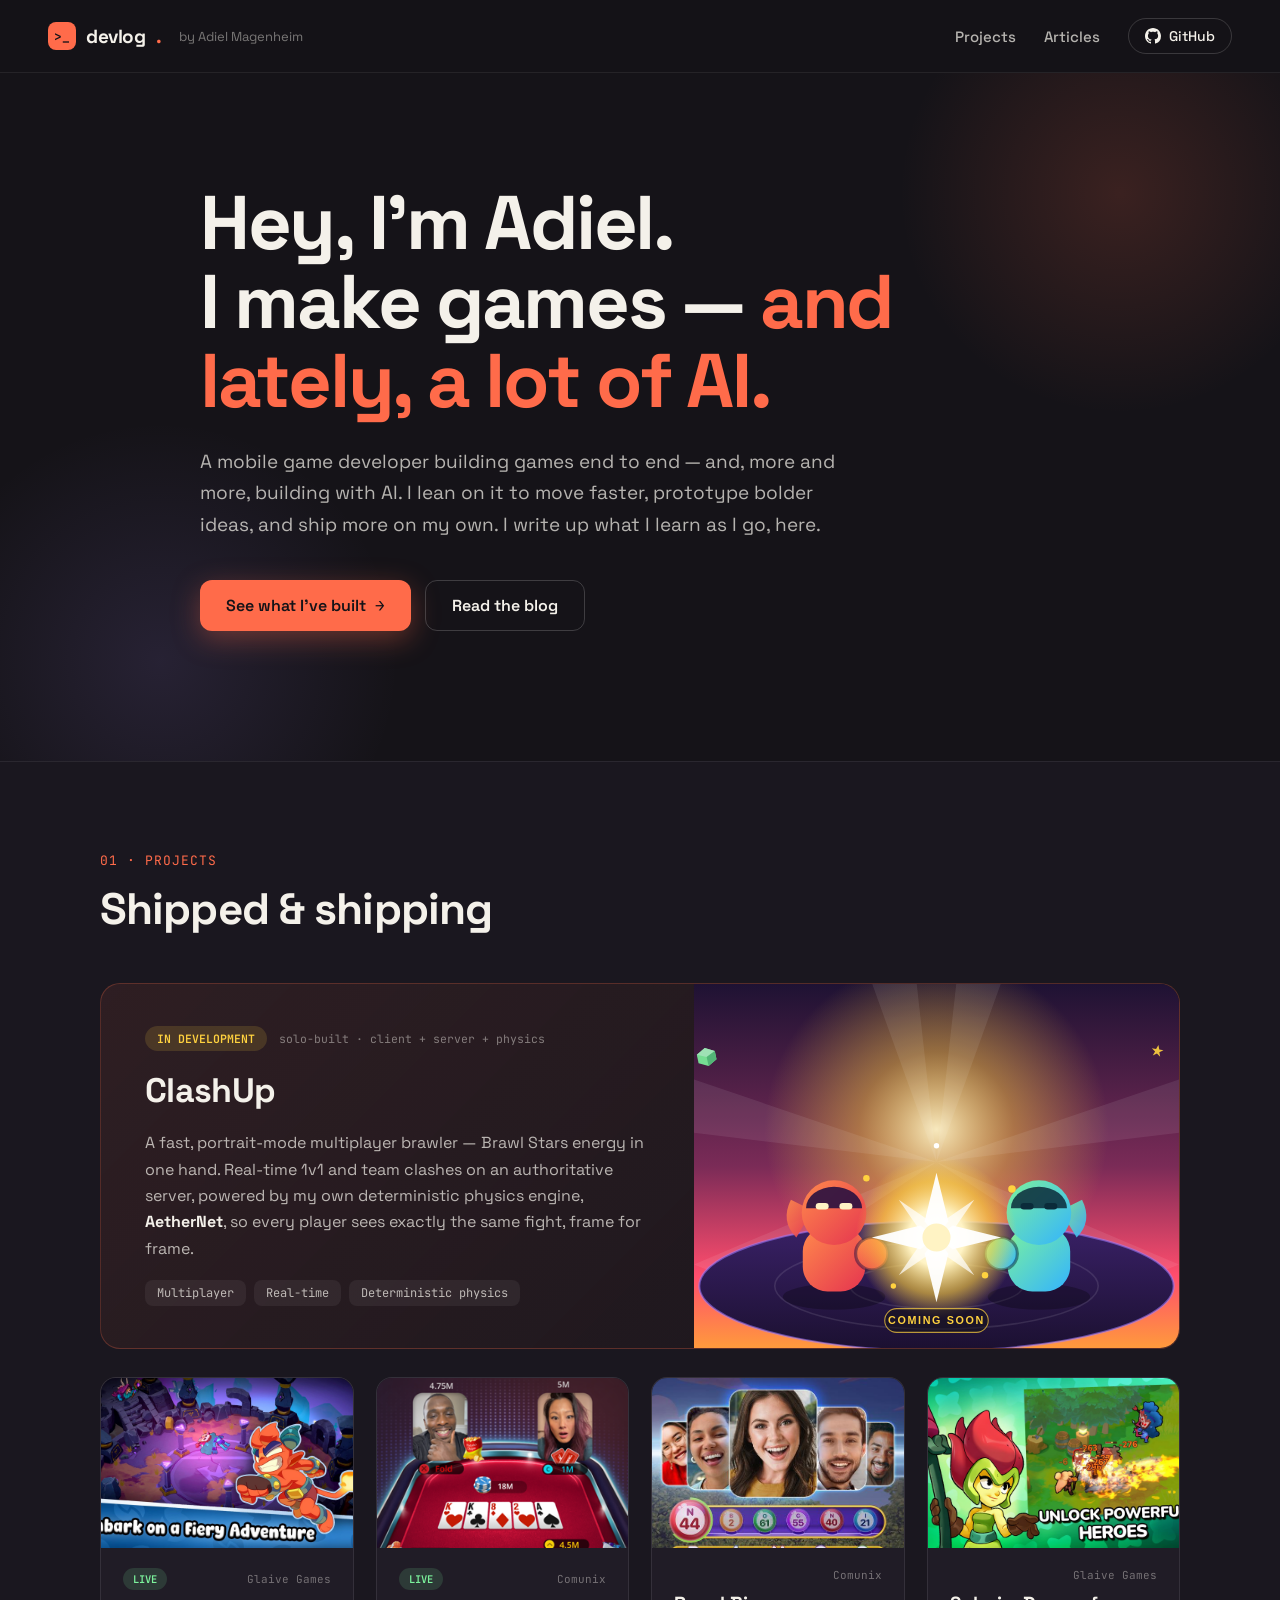
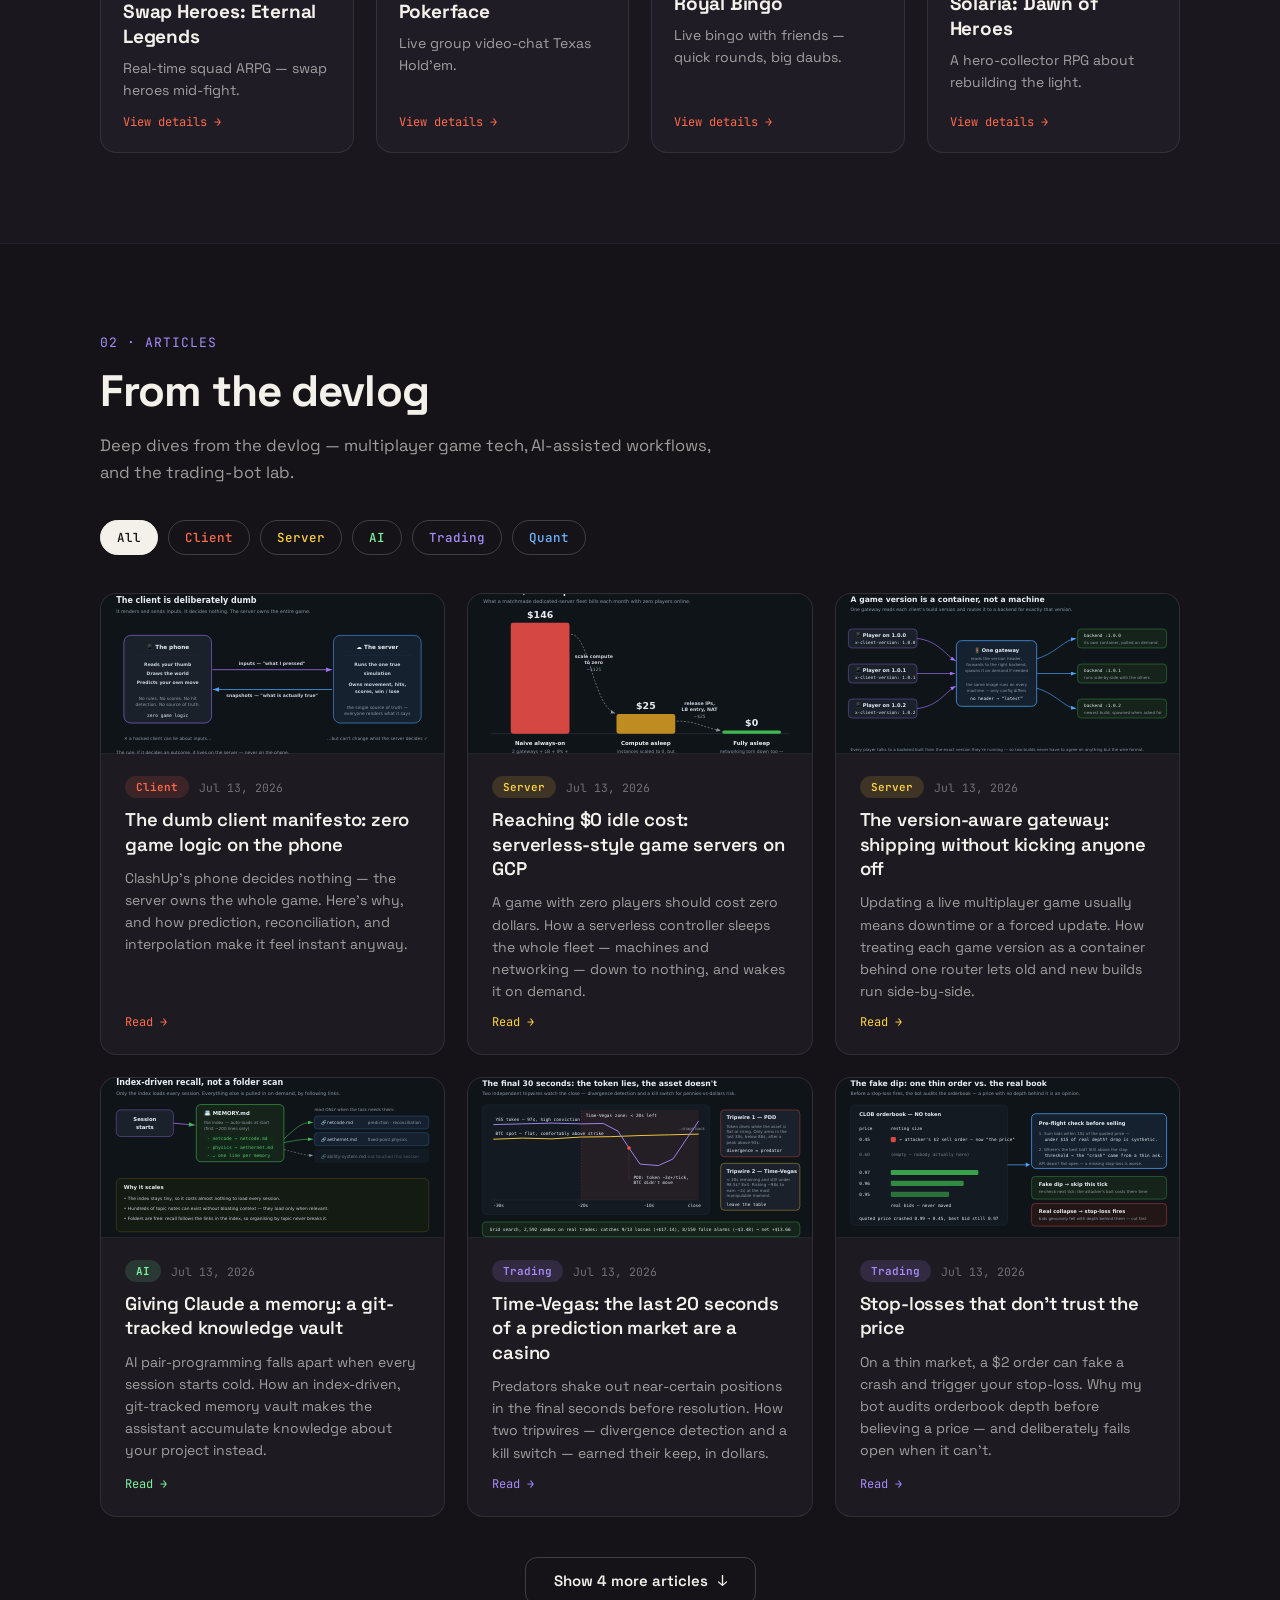
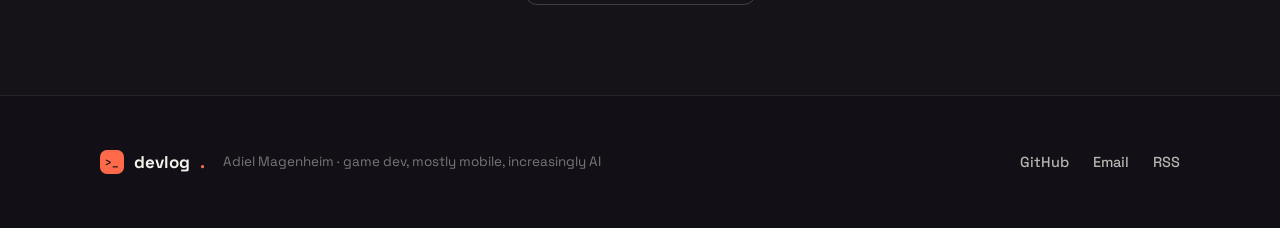
==== index.html @ 53f1a8b9 "Genericize hero copy; show only LIVE badge on project cards - Hero subtitle: drop the project-specif" ====
<!DOCTYPE html>
<html lang="en">
<head>
  <meta charset="utf-8">
  <meta name="viewport" content="width=device-width, initial-scale=1">
  <title>devlog. — Adiel Magenheim, game dev</title>
  <meta name="description" content="Game dev, mostly mobile, increasingly AI. Projects, experiments, and notes on client, server, and AI-assisted development.">
  <link rel="icon" type="image/svg+xml" href="assets/favicon.svg">
  <meta name="theme-color" content="#151318">
  <link rel="canonical" href="https://adielmag.github.io/">
  <link rel="alternate" type="application/rss+xml" title="devlog. — Adiel Magenheim" href="https://adielmag.github.io/feed.xml">
  <!-- Open Graph / Twitter -->
  <meta property="og:type" content="website">
  <meta property="og:url" content="https://adielmag.github.io/">
  <meta property="og:title" content="devlog. — Adiel Magenheim, game dev">
  <meta property="og:description" content="Game dev, mostly mobile, increasingly AI. Projects, experiments, and notes on client, server, and AI-assisted development.">
  <meta property="og:image" content="https://adielmag.github.io/assets/img/og-card.jpg">
  <meta name="twitter:card" content="summary_large_image">
  <meta name="twitter:title" content="devlog. — Adiel Magenheim, game dev">
  <meta name="twitter:description" content="Game dev, mostly mobile, increasingly AI.">
  <meta name="twitter:image" content="https://adielmag.github.io/assets/img/og-card.jpg">
  <link rel="preconnect" href="https://fonts.googleapis.com">
  <link rel="preconnect" href="https://fonts.gstatic.com" crossorigin>
  <link href="https://fonts.googleapis.com/css2?family=Space+Grotesk:wght@400;500;600;700&family=JetBrains+Mono:wght@400;500;600&display=swap" rel="stylesheet">
  <link rel="stylesheet" href="assets/css/styles.css">
</head>
<body>

<!-- NAV -->
<nav class="nav" id="nav">
  <a href="#top" class="brand">
    <span class="brand-mark">&gt;_</span>
    devlog<span class="brand-dot">.</span>
    <span class="brand-by">by Adiel Magenheim</span>
  </a>
  <div class="nav-right">
    <a href="#projects" class="nav-link nav-links-hideable">Projects</a>
    <a href="#articles" class="nav-link nav-links-hideable">Articles</a>
    <a href="https://github.com/AdielMag" target="_blank" rel="noopener" class="nav-github">
      <svg width="16" height="16" viewBox="0 0 16 16" fill="currentColor" aria-hidden="true"><path d="M8 0C3.58 0 0 3.58 0 8c0 3.54 2.29 6.53 5.47 7.59.4.07.55-.17.55-.38 0-.19-.01-.82-.01-1.49-2.01.37-2.53-.49-2.69-.94-.09-.23-.48-.94-.82-1.13-.28-.15-.68-.52-.01-.53.63-.01 1.08.58 1.23.82.72 1.21 1.87.87 2.33.66.07-.52.28-.87.51-1.07-1.78-.2-3.64-.89-3.64-3.95 0-.87.31-1.59.82-2.15-.08-.2-.36-1.02.08-2.12 0 0 .67-.21 2.2.82.64-.18 1.32-.27 2-.27s1.36.09 2 .27c1.53-1.04 2.2-.82 2.2-.82.44 1.1.16 1.92.08 2.12.51.56.82 1.27.82 2.15 0 3.07-1.87 3.75-3.65 3.95.29.25.54.73.54 1.48 0 1.07-.01 1.93-.01 2.2 0 .21.15.46.55.38A8.01 8.01 0 0 0 16 8c0-4.42-3.58-8-8-8z"/></svg>
      GitHub
    </a>
  </div>
</nav>

<!-- HERO -->
<header id="top" class="hero">
  <div class="hero-glow a"></div>
  <div class="hero-glow b"></div>
  <div class="hero-inner">
    <h1 class="hero-title">
      Hey, I'm Adiel.<br>
      I make games — <span class="accent">and lately, a lot of AI.</span>
    </h1>
    <p class="hero-sub">
      A mobile game developer building games end to end — and, more and more, building with AI. I lean on it to move faster, prototype bolder ideas, and ship more on my own. I write up what I learn as I go, here.
    </p>
    <div class="hero-cta">
      <a href="#projects" class="btn btn-primary">See what I've built <span class="arrow">→</span></a>
      <a href="#articles" class="btn btn-ghost">Read the blog</a>
    </div>
  </div>
</header>

<!-- PROJECTS -->
<section id="projects" class="section section-alt">
  <div class="section-inner">
    <div class="eyebrow coral">01 · PROJECTS</div>
    <h2 class="section-title">Shipped &amp; shipping</h2>
    <!-- featured card + grid built by main.js from window.PROJECTS -->
    <div id="projFeatured"></div>
    <div class="proj-grid" id="projGrid"></div>
  </div>
</section>

<!-- ARTICLES -->
<section id="articles" class="section">
  <div class="section-inner">
    <div class="eyebrow violet">02 · ARTICLES</div>
    <h2 class="section-title tight">From the devlog</h2>
    <p class="section-lead">Deep dives from the devlog — multiplayer game tech, AI-assisted workflows, and the trading-bot lab.</p>
    <div class="article-filters" id="articleFilters"></div>
    <div class="article-grid" id="articleGrid"></div>
    <div class="article-more" id="articleMore"></div>
  </div>
</section>

<!-- FOOTER -->
<footer class="footer">
  <div class="footer-inner">
    <div class="footer-brand">
      <span class="footer-mark">&gt;_</span>
      devlog<span class="brand-dot">.</span>
      <span class="footer-tagline">Adiel Magenheim · game dev, mostly mobile, increasingly AI</span>
    </div>
    <div class="footer-links">
      <a href="https://github.com/AdielMag" target="_blank" rel="noopener">GitHub</a>
      <a href="mailto:adiel12430@gmail.com">Email</a>
      <a href="feed.xml">RSS</a>
    </div>
  </div>
</footer>

<!-- project details modal -->
<div class="modal-overlay" id="projectModal" aria-hidden="true">
  <div class="modal" role="dialog" aria-modal="true" aria-labelledby="modalTitle">
    <button class="modal-close" id="modalClose" aria-label="Close">✕</button>
    <div id="modalBody"></div>
  </div>
</div>

<script src="assets/js/articles.js"></script>
<script src="assets/js/projects.js"></script>
<script src="assets/js/main.js"></script>
</body>
</html>
---- assets/css/styles.css ----
/* ===========================================================================
   devlog. — shared theme
   Recreated from the Claude Design handoff (Devlog Redesign.dc.html /
   Article Page.dc.html). Colors, spacing, radii and type match that source.
   Fonts: Space Grotesk (UI/body) + JetBrains Mono (labels, tags, code accents).
   =========================================================================== */

:root {
  --bg:        #151318;
  --bg-2:      #1a171f;   /* alternating section */
  --bg-3:      #1d1a22;   /* cards */
  --bg-card:   #201c26;   /* project cards */
  --bg-foot:   #121016;

  --ink:       #f4f1ea;
  --ink-72:    rgba(244,241,234,0.72);
  --ink-62:    rgba(244,241,234,0.62);
  --ink-45:    rgba(244,241,234,0.45);
  --ink-40:    rgba(244,241,234,0.40);

  --coral:  #ff6b4a;
  --gold:   #ffd23f;
  --green:  #7cf29c;
  --violet: #a78bfa;
  --blue:   #6cb6ff;

  --line:   rgba(255,255,255,0.07);
  --line-2: rgba(255,255,255,0.14);

  --mono: 'JetBrains Mono', ui-monospace, 'SF Mono', Menlo, Consolas, monospace;
  --sans: 'Space Grotesk', system-ui, -apple-system, sans-serif;
}

* { box-sizing: border-box; }

/* respect users who prefer reduced motion */
@media (prefers-reduced-motion: reduce) {
  *, *::before, *::after {
    animation-duration: 0.001ms !important;
    animation-iteration-count: 1 !important;
    transition-duration: 0.001ms !important;
    scroll-behavior: auto !important;
  }
}

html { scroll-behavior: smooth; }
body {
  margin: 0;
  background: var(--bg);
  color: var(--ink);
  font-family: var(--sans);
  -webkit-font-smoothing: antialiased;
}
a { color: var(--coral); text-decoration: none; }
a:hover { color: var(--gold); }
::selection { background: rgba(255,107,74,0.35); }

/* ---- keyframes ---------------------------------------------------------- */
@keyframes floaty      { 0%,100% { transform: translateY(0); } 50% { transform: translateY(-10px); } }
@keyframes heroUp      { from { opacity: 0; transform: translateY(18px); } to { opacity: 1; transform: translateY(0); } }
@keyframes fadeIn      { from { opacity: 0; } to { opacity: 1; } }
@keyframes articleZoomIn { from { opacity: 0; transform: scale(0.98); } to { opacity: 1; transform: scale(1); } }
@keyframes dotPulse    { 0%,100% { box-shadow: 0 0 8px rgba(255,210,63,0.8); } 50% { box-shadow: 0 0 14px rgba(255,210,63,1); } }

/* =========================================================================
   Navigation (shared)
   ========================================================================= */
.nav {
  position: sticky; top: 0; z-index: 50;
  display: flex; align-items: center; justify-content: space-between;
  padding: 18px 48px;
  background: rgba(21,19,24,0.82);
  -webkit-backdrop-filter: blur(14px); backdrop-filter: blur(14px);
  border-bottom: 1px solid var(--line);
  transition: background 0.2s ease;
}
.brand {
  display: flex; align-items: center; gap: 10px;
  color: var(--ink); font-weight: 700; font-size: 19px; letter-spacing: -0.02em;
}
.brand:hover { color: var(--ink); }
.brand-mark {
  display: inline-flex; align-items: center; justify-content: center;
  width: 28px; height: 28px; border-radius: 8px;
  background: var(--coral); color: var(--bg);
  font-family: var(--mono); font-size: 13px; font-weight: 600;
}
.brand-dot { color: var(--coral); }
.brand-by { font-weight: 400; font-size: 13px; color: var(--ink-45); margin-left: 8px; letter-spacing: 0; }

.nav-right { display: flex; align-items: center; gap: 28px; }
.nav-link {
  color: var(--ink-72); font-size: 15px; font-weight: 500;
  transition: color 0.15s ease;
}
.nav-link:hover { color: var(--ink); }
.nav-github {
  display: inline-flex; align-items: center; gap: 8px;
  padding: 8px 16px; border-radius: 999px;
  border: 1px solid rgba(255,255,255,0.16); color: var(--ink);
  font-size: 14px; font-weight: 500;
  transition: color 0.15s ease, border-color 0.15s ease;
}
.nav-github:hover { border-color: var(--coral); color: var(--coral); }
.nav-github svg { display: block; }
.nav-back {
  display: inline-flex; align-items: center; gap: 8px;
  color: var(--ink-72); font-size: 14.5px; font-weight: 500;
  transition: color 0.15s ease;
}
.nav-back:hover { color: var(--coral); }

/* =========================================================================
   Hero (landing)
   ========================================================================= */
.hero { position: relative; overflow: hidden; padding: 110px 48px 130px; }
.hero-glow { position: absolute; border-radius: 50%; pointer-events: none; }
.hero-glow.a { top: -120px; right: -80px; width: 480px; height: 480px;
  background: radial-gradient(circle, rgba(255,107,74,0.16), transparent 65%); }
.hero-glow.b { bottom: -160px; left: -100px; width: 520px; height: 520px;
  background: radial-gradient(circle, rgba(167,139,250,0.12), transparent 65%); }
.hero-inner { max-width: 880px; margin: 0 auto; position: relative; }

.badge {
  display: inline-flex; align-items: center; gap: 9px;
  padding: 7px 14px; border-radius: 999px;
  border: 1px solid rgba(255,210,63,0.35); background: rgba(255,210,63,0.08);
  font-family: var(--mono); font-size: 12.5px; color: var(--gold);
  margin-bottom: 28px; animation: heroUp 0.6s ease both;
}
.badge-dot {
  width: 7px; height: 7px; border-radius: 50%; background: var(--gold);
  box-shadow: 0 0 8px rgba(255,210,63,0.8); animation: dotPulse 2.4s ease-in-out infinite;
}
.hero-title {
  margin: 0 0 26px; font-weight: 700;
  font-size: clamp(42px, 6.5vw, 76px); line-height: 1.04; letter-spacing: -0.03em;
  animation: heroUp 0.6s ease 0.06s both;
}
.hero-title .accent { color: var(--coral); }
.hero-sub {
  margin: 0 0 40px; max-width: 640px;
  font-size: 19px; line-height: 1.65; color: var(--ink-72);
  animation: heroUp 0.6s ease 0.12s both;
}
.hero-cta { display: flex; flex-wrap: wrap; gap: 14px; animation: heroUp 0.6s ease 0.18s both; }

.btn {
  display: inline-flex; align-items: center; gap: 9px;
  padding: 14px 26px; border-radius: 12px; font-weight: 600; font-size: 16px;
  font-family: var(--sans); cursor: pointer;
  transition: background 0.2s ease, border-color 0.2s ease, color 0.2s ease;
}
.btn .arrow { font-family: var(--mono); }
.btn-primary { background: var(--coral); color: var(--bg); box-shadow: 0 8px 28px rgba(255,107,74,0.35); }
.btn-primary:hover { background: #ff835f; color: var(--bg); }
.btn-ghost { border: 1px solid rgba(255,255,255,0.18); color: var(--ink); }
.btn-ghost:hover { border-color: rgba(255,255,255,0.45); color: var(--ink); }

/* =========================================================================
   Sections
   ========================================================================= */
.section { padding: 90px 48px; border-top: 1px solid var(--line); }
.section-alt { background: var(--bg-2); }
.section-inner { max-width: 1080px; margin: 0 auto; }
.eyebrow {
  font-family: var(--mono); font-size: 13px; letter-spacing: 0.08em; margin-bottom: 12px;
}
.eyebrow.coral  { color: var(--coral); }
.eyebrow.violet { color: var(--violet); }
.section-title {
  margin: 0 0 46px; font-size: clamp(30px, 4vw, 44px); font-weight: 700; letter-spacing: -0.02em;
}
.section-title.tight { margin: 0 0 14px; }
.section-lead {
  margin: 0 0 34px; max-width: 620px;
  font-size: 16.5px; line-height: 1.6; color: var(--ink-62);
}

/* =========================================================================
   Projects
   ========================================================================= */
/* Featured card (ClashUp) */
.proj-feat {
  display: grid; grid-template-columns: 1.1fr 0.9fr; gap: 0;
  border-radius: 20px; overflow: hidden; cursor: pointer;
  border: 1px solid rgba(255,107,74,0.25);
  background: linear-gradient(135deg, rgba(255,107,74,0.09), rgba(21,19,24,0.4));
  margin-bottom: 28px;
  transition: border-color 0.2s ease, transform 0.2s ease;
}
.proj-feat:hover { border-color: rgba(255,107,74,0.5); }
.proj-feat-body { padding: 42px 44px; display: flex; flex-direction: column; gap: 18px; justify-content: center; }
.proj-feat-labels { display: flex; align-items: center; gap: 12px; flex-wrap: wrap; }
.proj-feat-name { margin: 0; font-size: 34px; font-weight: 700; letter-spacing: -0.02em; }
.proj-feat-desc { margin: 0; font-size: 16px; line-height: 1.65; color: var(--ink-72); }
.proj-feat-desc strong { color: var(--ink); }
.proj-feat-tags { display: flex; flex-wrap: wrap; gap: 8px; }
.proj-feat-media { min-height: 300px; background-size: cover; background-position: center; background-repeat: no-repeat; }

.tag-mono {
  font-family: var(--mono); font-size: 12px; padding: 5px 12px; border-radius: 8px;
  background: rgba(255,255,255,0.06); color: var(--ink-72);
}
.pill-status {
  font-family: var(--mono); font-size: 11.5px; font-weight: 600;
  padding: 5px 12px; border-radius: 999px;
}
.pill-status.wip  { background: rgba(255,210,63,0.14); color: var(--gold); }
.pill-status.live { background: rgba(124,242,156,0.14); color: var(--green); }
.pill-status.gone { background: rgba(244,241,234,0.10); color: var(--ink-45); }
.proj-feat-meta { font-family: var(--mono); font-size: 11.5px; color: var(--ink-45); }

/* Grid of shipped titles */
.proj-grid {
  display: grid; grid-template-columns: repeat(auto-fit, minmax(240px, 1fr)); gap: 22px;
}
.proj-card {
  display: flex; flex-direction: column; cursor: pointer;
  border-radius: 16px; overflow: hidden;
  border: 1px solid rgba(255,255,255,0.09); background: var(--bg-card); color: var(--ink);
  transition: transform 0.18s ease, border-color 0.18s ease;
}
.proj-card:hover { transform: translateY(-4px); border-color: rgba(255,107,74,0.5); }
.proj-card-shot { height: 170px; background-size: cover; background-position: center top; background-repeat: no-repeat; background-color: #232028; }
.proj-card-body { padding: 20px 22px 22px; display: flex; flex-direction: column; gap: 9px; flex: 1; }
.proj-card-top { display: flex; align-items: center; justify-content: space-between; gap: 8px; }
.proj-card-pub { font-family: var(--mono); font-size: 11px; color: var(--ink-40); }
.proj-card-name { font-size: 19px; font-weight: 700; letter-spacing: -0.01em; }
.proj-card-tag { font-size: 14px; line-height: 1.55; color: var(--ink-62); flex: 1; }
.proj-card-link { font-family: var(--mono); font-size: 12px; color: var(--coral); margin-top: 4px; }
.pill-status.mini { font-size: 10.5px; padding: 4px 10px; }

/* =========================================================================
   Articles
   ========================================================================= */
.article-filters { display: flex; flex-wrap: wrap; gap: 10px; margin-bottom: 38px; }
.filter-pill {
  cursor: pointer; font-family: var(--mono); font-size: 12.5px; font-weight: 500;
  padding: 8px 16px; border-radius: 999px;
  border: 1px solid rgba(255,255,255,0.18); background: transparent; color: var(--ink);
  transition: border-color 0.15s ease, background 0.15s ease, color 0.15s ease;
}
.filter-pill:hover { border-color: rgba(255,255,255,0.5); }

.article-grid { display: grid; grid-template-columns: repeat(auto-fill, minmax(300px, 1fr)); gap: 22px; }
.article-card {
  display: flex; flex-direction: column; overflow: hidden;
  border-radius: 16px; border: 1px solid rgba(255,255,255,0.09);
  background: var(--bg-3); color: var(--ink);
  transition: transform 0.18s ease, border-color 0.18s ease;
}
.article-card:hover { transform: translateY(-4px); border-color: var(--tc, rgba(255,107,74,0.5)); }
.article-card-media {
  height: 160px; background-size: cover; background-position: center; background-repeat: no-repeat;
  background-color: #232028; border-bottom: 1px solid var(--line);
}
.article-card-body { padding: 22px 24px 24px; display: flex; flex-direction: column; gap: 10px; flex: 1; }
.article-card-top { display: flex; align-items: center; gap: 10px; }
.tag-cat {
  font-family: var(--mono); font-size: 11px; font-weight: 600;
  padding: 4px 11px; border-radius: 999px;
}
.article-date { font-family: var(--mono); font-size: 11.5px; color: var(--ink-40); }
.article-card-title { font-size: 18.5px; font-weight: 600; line-height: 1.32; letter-spacing: -0.01em; }
.article-card-excerpt { font-size: 14px; line-height: 1.58; color: var(--ink-62); flex: 1; }
.article-card-read { font-family: var(--mono); font-size: 12px; margin-top: 2px; }

.article-more { display: flex; justify-content: center; margin-top: 40px; }
.article-more:empty { display: none; }
.article-more-btn {
  cursor: pointer; display: inline-flex; align-items: center; gap: 10px;
  padding: 13px 28px; border-radius: 12px;
  border: 1px solid rgba(255,255,255,0.18); background: transparent; color: var(--ink);
  font-family: var(--sans); font-size: 15px; font-weight: 600;
  transition: border-color 0.15s ease, color 0.15s ease;
}
.article-more-btn:hover { border-color: var(--violet); color: var(--violet); }
.article-more-btn .arrow { font-family: var(--mono); }

/* =========================================================================
   Footer
   ========================================================================= */
.footer { padding: 54px 48px; border-top: 1px solid rgba(255,255,255,0.08); background: var(--bg-foot); }
.footer-inner {
  max-width: 1080px; margin: 0 auto;
  display: flex; flex-wrap: wrap; align-items: center; justify-content: space-between; gap: 20px;
}
.footer-brand { display: flex; align-items: center; gap: 10px; font-weight: 700; font-size: 17px; }
.footer-mark {
  display: inline-flex; align-items: center; justify-content: center;
  width: 24px; height: 24px; border-radius: 7px;
  background: var(--coral); color: var(--bg);
  font-family: var(--mono); font-size: 11px; font-weight: 600;
}
.footer-tagline { font-weight: 400; font-size: 13.5px; color: var(--ink-45); margin-left: 8px; }
.footer-links { display: flex; gap: 24px; font-size: 14.5px; font-weight: 500; }
.footer-links a { color: var(--ink-72); }
.footer-links a:hover { color: var(--coral); }

/* =========================================================================
   Article page
   ========================================================================= */
.art-header { position: relative; overflow: hidden; padding: 76px 48px 56px; border-bottom: 1px solid var(--line); }
.art-header-glow {
  position: absolute; top: -140px; right: -100px; width: 460px; height: 460px; border-radius: 50%;
  background: radial-gradient(circle, rgba(255,107,74,0.13), transparent 65%); pointer-events: none;
}
.art-header-inner { max-width: 720px; margin: 0 auto; position: relative; }
.art-meta { display: flex; align-items: center; gap: 12px; margin-bottom: 22px; flex-wrap: wrap; }
.art-meta-time { font-family: var(--mono); font-size: 12px; color: var(--ink-45); }
.art-title {
  margin: 0 0 22px; font-weight: 700;
  font-size: clamp(32px, 4.6vw, 52px); line-height: 1.1; letter-spacing: -0.025em;
}
.art-sub { margin: 0 0 30px; font-size: 19px; line-height: 1.6; color: rgba(244,241,234,0.68); }
.art-byline { display: flex; align-items: center; gap: 13px; }
.art-avatar {
  display: inline-flex; align-items: center; justify-content: center;
  width: 40px; height: 40px; border-radius: 50%;
  background: linear-gradient(135deg, var(--coral), var(--violet));
  color: var(--bg); font-weight: 700; font-size: 15px;
}
.art-author { font-size: 14.5px; font-weight: 600; }
.art-role { font-family: var(--mono); font-size: 11.5px; color: var(--ink-45); }

.art-hero-wrap { padding: 0 48px; }
.art-hero {
  max-width: 860px; margin: -1px auto 0; height: 340px;
  border-left: 1px solid var(--line); border-right: 1px solid var(--line); border-bottom: 1px solid var(--line);
  background-color: var(--bg-2); background-repeat: no-repeat; background-position: center; background-size: contain;
}

.art-body-wrap { padding: 56px 48px 40px; }
.art-body-inner { max-width: 720px; margin: 0 auto; }

/* ---- reactions ---------------------------------------------------------- */
.reactions { padding: 0 48px; }
.reactions-inner {
  max-width: 720px; margin: 0 auto;
  display: flex; justify-content: center; gap: 14px; padding: 8px 0 36px;
}
.react-btn {
  cursor: pointer; display: inline-flex; align-items: center; gap: 10px;
  padding: 12px 24px; border-radius: 999px;
  border: 1px solid rgba(255,255,255,0.16); background: transparent; color: rgba(244,241,234,0.8);
  font-family: var(--sans); font-size: 15px; font-weight: 600;
  transition: border-color 0.15s ease, background 0.15s ease, color 0.15s ease;
}
.react-btn svg { display: block; }
.react-btn.like:hover { border-color: var(--green); }
.react-btn.dislike:hover { border-color: var(--coral); }
.react-btn.like.is-on { border-color: var(--green); background: rgba(124,242,156,0.1); color: var(--green); }
.react-btn.dislike.is-on { border-color: var(--coral); background: rgba(255,107,74,0.1); color: var(--coral); }

/* ---- tags + share ------------------------------------------------------- */
.art-foot { padding: 0 48px 56px; }
.art-foot-inner {
  max-width: 720px; margin: 0 auto;
  display: flex; flex-wrap: wrap; align-items: center; justify-content: space-between; gap: 16px;
  padding-top: 30px; border-top: 1px solid rgba(255,255,255,0.08);
}
.art-tags { display: flex; gap: 8px; flex-wrap: wrap; }
.art-share {
  font-family: var(--mono); font-size: 12.5px; color: var(--ink-45);
  transition: color 0.15s ease;
}
.art-share:hover { color: var(--coral); }

/* ---- comments (giscus) -------------------------------------------------- */
.comments { padding: 64px 48px 72px; border-top: 1px solid var(--line); }
.comments-inner { max-width: 720px; margin: 0 auto; }
.comments-head { display: flex; align-items: baseline; gap: 12px; margin-bottom: 28px; }
.comments-head h2 { margin: 0; font-size: 26px; font-weight: 700; letter-spacing: -0.02em; }
.comments-note { font-family: var(--mono); font-size: 13px; color: var(--ink-45); }
.giscus { min-height: 180px; }
.comments-fallback {
  padding: 22px 24px; border-radius: 14px;
  border: 1px solid rgba(255,255,255,0.1); background: var(--bg-3);
  font-size: 14.5px; line-height: 1.6; color: var(--ink-62);
}

/* ---- read next ---------------------------------------------------------- */
.readnext { padding: 64px 48px 80px; background: var(--bg-2); border-top: 1px solid var(--line); }
.readnext-inner { max-width: 720px; margin: 0 auto; }
.readnext-eyebrow { font-family: var(--mono); font-size: 13px; color: var(--violet); letter-spacing: 0.08em; margin-bottom: 24px; }
.readnext-grid { display: grid; grid-template-columns: repeat(auto-fit, minmax(280px, 1fr)); gap: 20px; }
.rn-card {
  display: flex; flex-direction: column; gap: 10px;
  padding: 24px 26px; border-radius: 16px;
  border: 1px solid rgba(255,255,255,0.09); background: var(--bg-3); color: var(--ink);
  transition: transform 0.18s ease, border-color 0.18s ease;
}
.rn-card:hover { transform: translateY(-4px); color: var(--ink); }
.rn-top { display: flex; align-items: center; gap: 10px; }
.rn-title { font-size: 18px; font-weight: 600; line-height: 1.35; letter-spacing: -0.01em; }
.rn-read { font-family: var(--mono); font-size: 12px; }

/* =========================================================================
   Project details modal + screenshot gallery (kept from prior build)
   ========================================================================= */
.chip { padding: 5px 12px; border-radius: 8px; font-size: 12.5px; font-weight: 600; }
.chip-coral { background: rgba(255,107,74,0.14); color: var(--coral); }
.chip-gold  { background: rgba(255,210,63,0.14); color: var(--gold); }
.chip-green { background: rgba(124,242,156,0.14); color: var(--green); }
.chip-muted { background: rgba(255,255,255,0.08); color: #c9c2d6; }

.publisher { display: inline-flex; align-items: center; gap: 6px; font-size: 12px; font-weight: 500; color: #8b8397; }
.publisher img { width: 16px; height: 16px; border-radius: 4px; display: block; }
.publisher strong { color: #c9c2d6; font-weight: 600; }
.store-btn {
  display: inline-flex; align-items: center; gap: 6px;
  padding: 7px 12px; border-radius: 9px; font-size: 12.5px; font-weight: 600;
  background: rgba(255,255,255,0.06); border: 1px solid rgba(255,255,255,0.10); color: var(--ink);
  transition: background 0.2s, border-color 0.2s, transform 0.2s;
}
.store-btn:hover { background: rgba(255,255,255,0.11); border-color: rgba(255,255,255,0.22); color: var(--ink); transform: translateY(-1px); }
.store-btn svg { display: block; }

.modal-overlay {
  position: fixed; inset: 0; z-index: 100; display: none;
  align-items: center; justify-content: center; padding: 24px;
  background: rgba(10,9,12,0.72); -webkit-backdrop-filter: blur(6px); backdrop-filter: blur(6px);
}
.modal-overlay.open { display: flex; animation: fadeIn 0.2s ease both; }
.modal {
  position: relative; width: 100%; max-width: 720px; max-height: 88vh; overflow-y: auto;
  background: linear-gradient(160deg, #221b29, #1a1620); border: 1px solid rgba(255,255,255,0.1);
  border-radius: 20px; padding: 28px; animation: articleZoomIn 0.25s ease both;
  box-shadow: 0 30px 80px rgba(0,0,0,0.5);
}
.modal-close {
  position: absolute; top: 16px; right: 16px; width: 34px; height: 34px; cursor: pointer;
  display: flex; align-items: center; justify-content: center; font-size: 18px; line-height: 1;
  border-radius: 10px; border: 1px solid rgba(255,255,255,0.12); background: rgba(255,255,255,0.05);
  color: #c9c2d6; font-family: inherit; transition: background 0.2s, color 0.2s;
}
.modal-close:hover { background: rgba(255,255,255,0.12); color: var(--ink); }
.modal-head { display: flex; gap: 16px; align-items: center; margin-bottom: 6px; padding-right: 40px; }
.modal-icon { width: 60px; height: 60px; border-radius: 15px; flex-shrink: 0; display: block; }
.modal-title { font-size: 24px; font-weight: 700; margin: 0; }
.modal-sub { display: flex; align-items: center; gap: 10px; flex-wrap: wrap; margin-top: 6px; }
.modal-status { font-size: 12px; font-weight: 600; color: var(--green); }
.modal-status.wip { color: var(--gold); }
.modal-status.unavailable { color: #8b8397; }
.gallery {
  display: flex; gap: 12px; overflow-x: auto; overflow-y: hidden;
  padding: 6px 2px 14px; margin: 20px 0; scroll-snap-type: x mandatory; -webkit-overflow-scrolling: touch;
}
.gallery::-webkit-scrollbar { height: 8px; }
.gallery::-webkit-scrollbar-thumb { background: rgba(255,255,255,0.16); border-radius: 8px; }
.gallery::-webkit-scrollbar-track { background: rgba(255,255,255,0.04); border-radius: 8px; }
.gallery img {
  height: 300px; width: auto; border-radius: 12px; scroll-snap-align: start;
  border: 1px solid rgba(255,255,255,0.08); flex-shrink: 0; display: block; background: #0f0e13;
}
.gallery-note {
  margin: 18px 0; padding: 24px; text-align: center; border-radius: 14px;
  border: 1px dashed rgba(255,255,255,0.14); background: rgba(255,255,255,0.02);
  color: #a89fb0; font-size: 14.5px; line-height: 1.6;
}
.modal-desc { font-size: 15px; line-height: 1.7; color: #c9c2d6; margin: 0 0 20px; }
.facts { display: grid; grid-template-columns: repeat(auto-fit, minmax(200px, 1fr)); gap: 10px 20px; margin-bottom: 20px; }
.fact { display: flex; flex-direction: column; gap: 2px; padding: 10px 0; border-bottom: 1px solid var(--line); }
.fact-k { font-size: 11px; text-transform: uppercase; letter-spacing: 0.05em; color: #6f6780; font-weight: 600; }
.fact-v { font-size: 14px; color: var(--ink); font-weight: 500; }
.modal-tags { display: flex; gap: 8px; flex-wrap: wrap; margin-bottom: 20px; }
.modal-links { display: flex; gap: 10px; flex-wrap: wrap; }

/* =========================================================================
   Rendered markdown (article body)
   ========================================================================= */
.a-body { font-size: 17.5px; line-height: 1.75; color: rgba(244,241,234,0.82); }
.a-body > :first-child { margin-top: 0; }
.a-body p { margin: 0 0 26px; }
.a-body h2 {
  margin: 44px 0 18px; font-size: 28px; font-weight: 700; letter-spacing: -0.02em; color: var(--ink);
}
.a-body h3 { margin: 34px 0 14px; font-size: 21px; font-weight: 700; letter-spacing: -0.01em; color: var(--ink); }
.a-body ul, .a-body ol { margin: 0.2em 0 26px; padding-left: 1.4em; }
.a-body li { margin: 0.5em 0; padding-left: 0.2em; }
.a-body a { color: var(--coral); }
.a-body a:hover { color: var(--gold); }
.a-body strong { color: var(--ink); }
.a-body em { color: rgba(244,241,234,0.9); }
.a-body img { max-width: 100%; border-radius: 12px; display: block; margin: 26px 0; }
.a-body hr { border: none; border-top: 1px solid rgba(255,255,255,0.1); margin: 2em 0; }
.a-body blockquote {
  margin: 26px 0; padding: 4px 18px; border-left: 3px solid var(--coral);
  color: var(--ink-72); background: rgba(255,255,255,0.02);
}
.a-body code {
  font-family: var(--mono); font-size: 0.86em;
  background: rgba(255,255,255,0.08); color: #ffd7cc; padding: 2px 6px; border-radius: 6px;
}
.a-body pre {
  margin: 0 0 26px; padding: 22px 26px; border-radius: 14px;
  background: #100e13; border: 1px solid rgba(255,255,255,0.08); overflow-x: auto;
}
.a-body pre code {
  background: none; color: #c9c4d4; padding: 0;
  font-size: 13.5px; line-height: 1.7;
}
.a-placeholder {
  border: 1px dashed rgba(255,255,255,0.16); border-radius: 16px; padding: 36px; background: var(--bg-3);
}
.a-placeholder p:first-child { font-size: 16.5px; line-height: 1.7; color: var(--ink-72); margin: 0 0 16px; }
.a-placeholder p:last-child { font-size: 15px; line-height: 1.7; color: #a89fb0; margin: 0; }

/* ---- article figures (diagrams) + click-to-enlarge lightbox ------------- */
.a-figure { margin: 34px 0; }
.a-body .a-figure img {
  width: 100%; margin: 0; cursor: zoom-in; background: #0f0e13;
  border: 1px solid rgba(255,255,255,0.08); border-radius: 14px; padding: 12px;
  transition: border-color 0.2s, transform 0.2s;
}
.a-body .a-figure img:hover { border-color: rgba(255,210,63,0.45); transform: translateY(-2px); }
.a-figcap { text-align: center; font-size: 12.5px; color: #6f6780; margin-top: 10px; letter-spacing: 0.02em; }
.lightbox {
  position: fixed; inset: 0; z-index: 100; display: none;
  align-items: center; justify-content: center; padding: 24px;
  background: rgba(10,9,13,0.92); -webkit-backdrop-filter: blur(4px); backdrop-filter: blur(4px);
  animation: fadeIn 0.18s ease both;
}
.lightbox.open { display: flex; }
.lightbox-img { max-width: 95vw; max-height: 92vh; width: auto; height: auto; border-radius: 12px; background: #0f0e13; box-shadow: 0 24px 70px rgba(0,0,0,0.55); }
.lightbox-close {
  position: absolute; top: 20px; right: 24px; width: 44px; height: 44px;
  border-radius: 12px; border: 1px solid rgba(255,255,255,0.14);
  background: rgba(255,255,255,0.06); color: var(--ink); font-size: 26px;
  line-height: 1; cursor: pointer; transition: background 0.2s;
}
.lightbox-close:hover { background: rgba(255,255,255,0.14); }

/* =========================================================================
   Interactive netcode demos (in-article canvas widgets)
   ========================================================================= */
.demo { margin: 2.2em 0; border: 1px solid rgba(255,255,255,0.08); border-radius: 16px; background: #17141d; padding: 14px 14px 16px; overflow: hidden; }
.demo-stage { position: relative; border-radius: 12px; overflow: hidden; background: #12101a; }
.demo-canvas { position: absolute; top: 0; left: 0; width: 100%; height: 100%; display: block; }
.demo-controls { display: flex; flex-wrap: wrap; align-items: center; gap: 10px; margin-top: 14px; }
.demo-btn, .demo-toggle {
  font-family: inherit; font-size: 13px; font-weight: 600; cursor: pointer;
  padding: 8px 14px; border-radius: 10px; color: var(--ink);
  background: rgba(255,255,255,0.06); border: 1px solid rgba(255,255,255,0.14);
  transition: background 0.15s, border-color 0.15s, transform 0.1s;
  -webkit-user-select: none; user-select: none; touch-action: none;
}
.demo-btn:hover, .demo-toggle:hover { background: rgba(255,255,255,0.11); }
.demo-btn.pressed { transform: translateY(1px); background: rgba(255,107,74,0.22); border-color: rgba(255,107,74,0.5); }
.demo-toggle.on { background: rgba(124,242,156,0.16); border-color: rgba(124,242,156,0.5); color: #b6f7cd; }
.demo-toggle::before { content: '○ '; opacity: 0.7; }
.demo-toggle.on::before { content: '● '; opacity: 1; }
.demo-range { display: flex; flex-direction: column; gap: 4px; min-width: 190px; flex: 1; }
.demo-range-head { display: flex; justify-content: space-between; font-size: 12px; color: #a89fb0; font-weight: 600; }
.demo-range-val { color: var(--gold); font-family: var(--mono); }
.demo-range input[type="range"] { -webkit-appearance: none; appearance: none; height: 5px; border-radius: 5px; background: rgba(255,255,255,0.14); outline: none; }
.demo-range input[type="range"]::-webkit-slider-thumb { -webkit-appearance: none; appearance: none; width: 16px; height: 16px; border-radius: 50%; background: var(--coral); cursor: pointer; border: 2px solid #17141d; }
.demo-range input[type="range"]::-moz-range-thumb { width: 16px; height: 16px; border-radius: 50%; background: var(--coral); cursor: pointer; border: 2px solid #17141d; }
.demo-caption { font-size: 13px; line-height: 1.6; color: #8b8397; margin: 12px 2px 0; }

/* =========================================================================
   Responsive
   ========================================================================= */
@media (max-width: 860px) {
  .proj-feat { grid-template-columns: 1fr; }
  .proj-feat-media { min-height: 200px; }
}
@media (max-width: 640px) {
  .nav { padding: 16px 22px; }
  .hero { padding: 84px 22px 90px; }
  .section { padding: 66px 22px; }
  .footer { padding: 44px 22px; }
  .art-header { padding: 56px 22px 44px; }
  .art-hero-wrap, .art-body-wrap, .reactions, .art-foot, .comments, .readnext { padding-left: 22px; padding-right: 22px; }
  .art-hero { height: 220px; }
  .nav-right { gap: 16px; }
  .nav-links-hideable, .brand-by { display: none; }
}
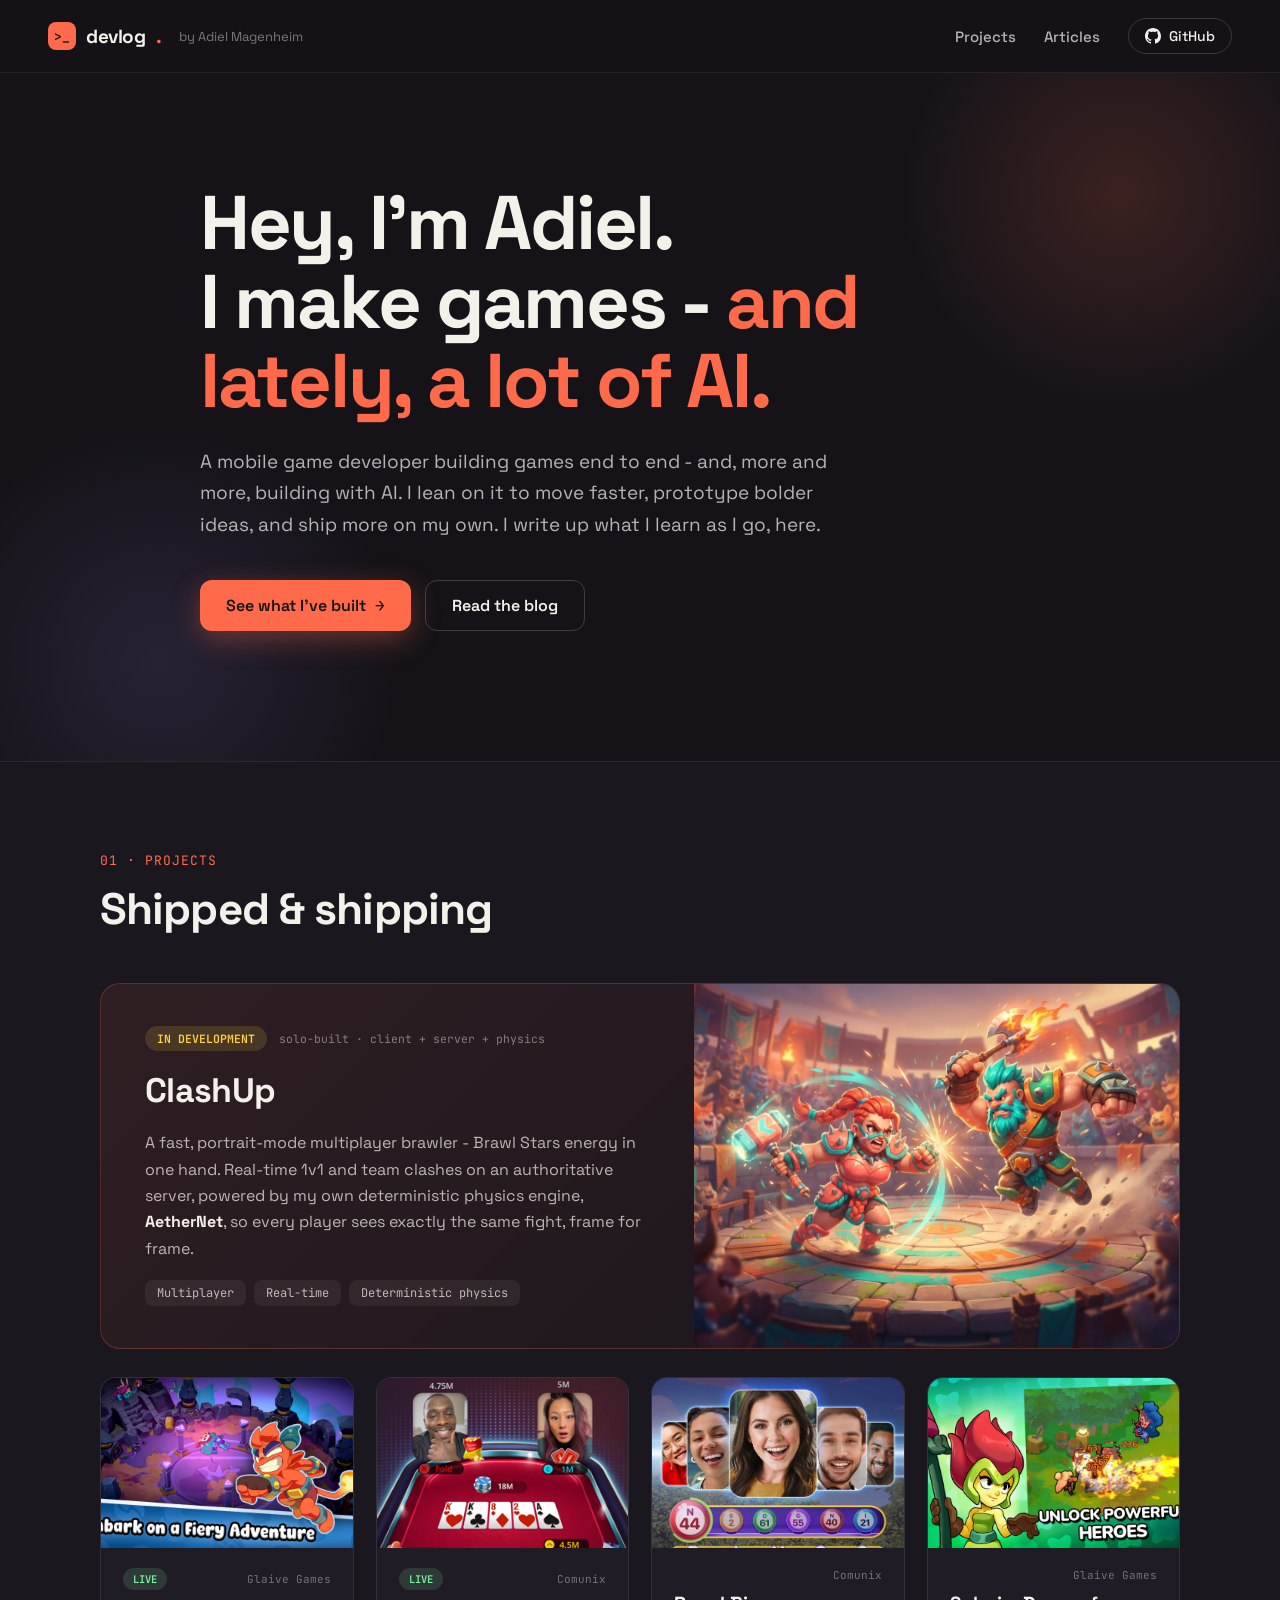
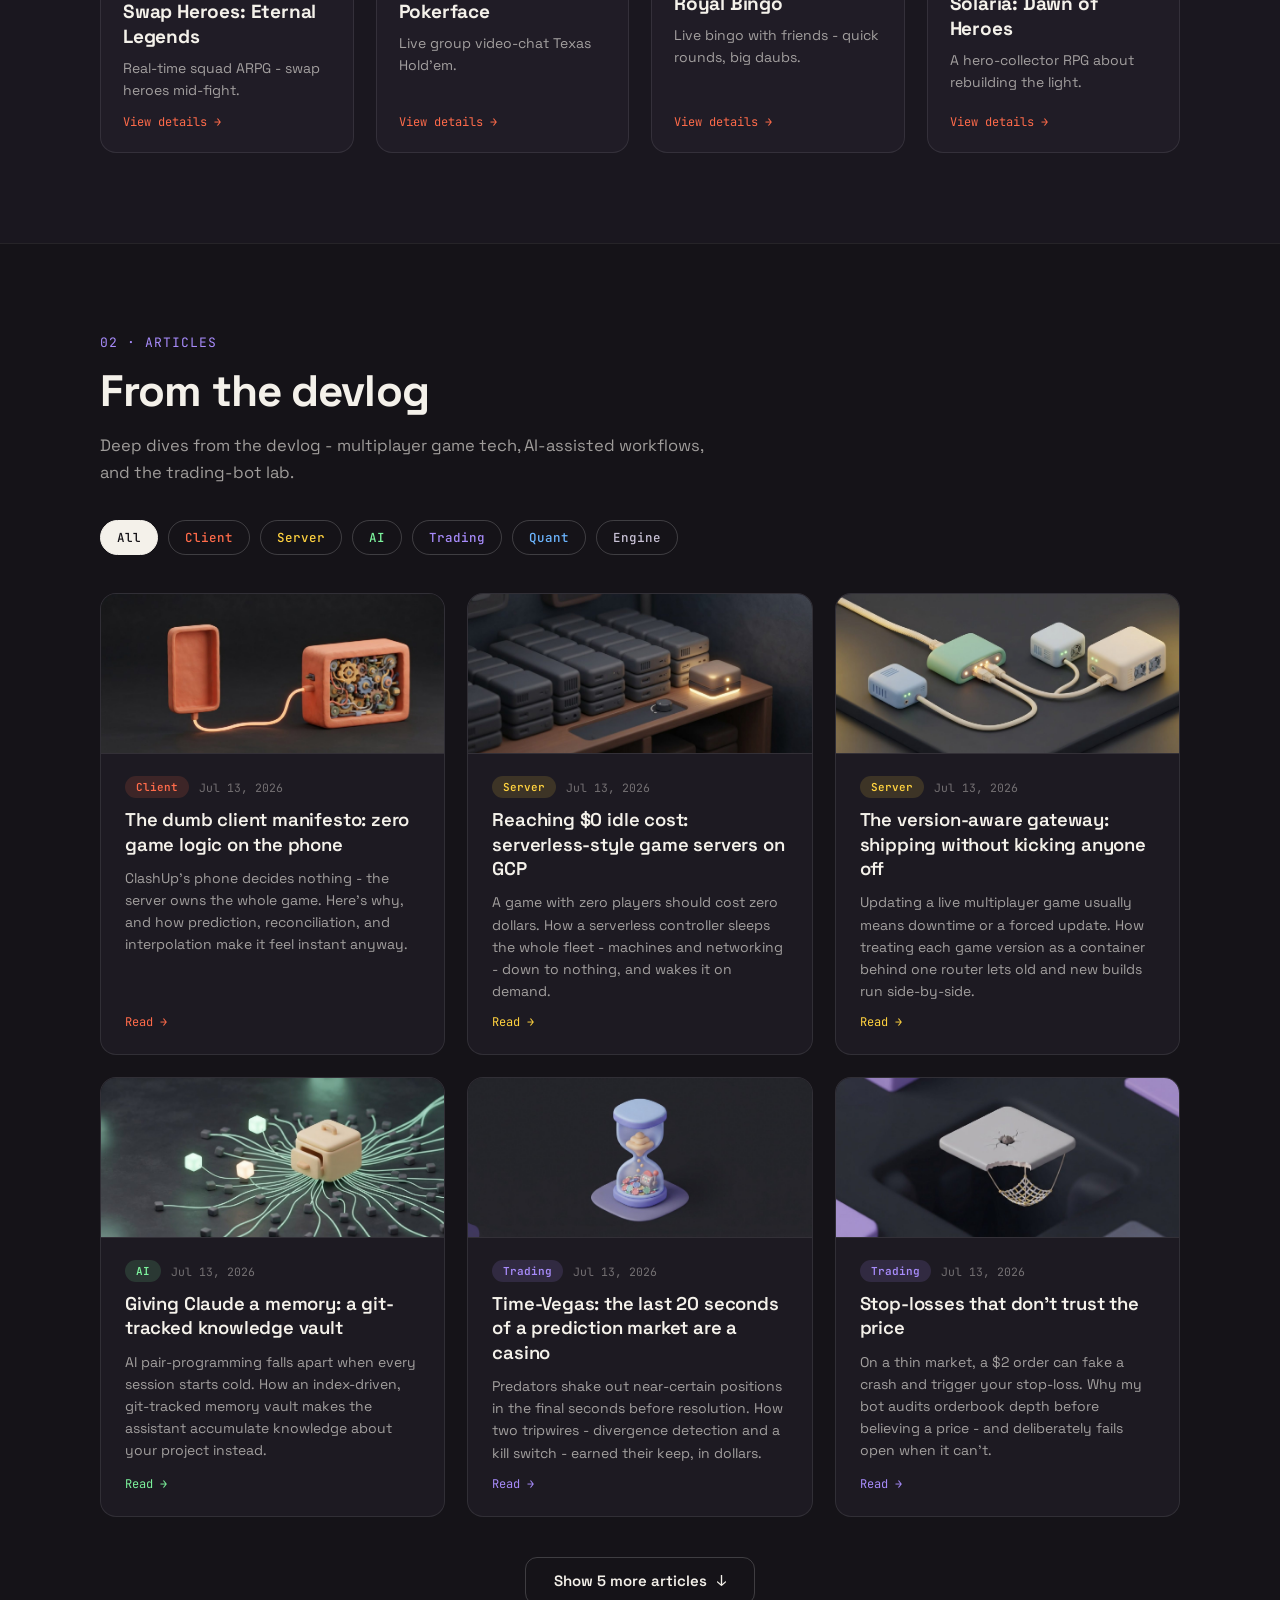
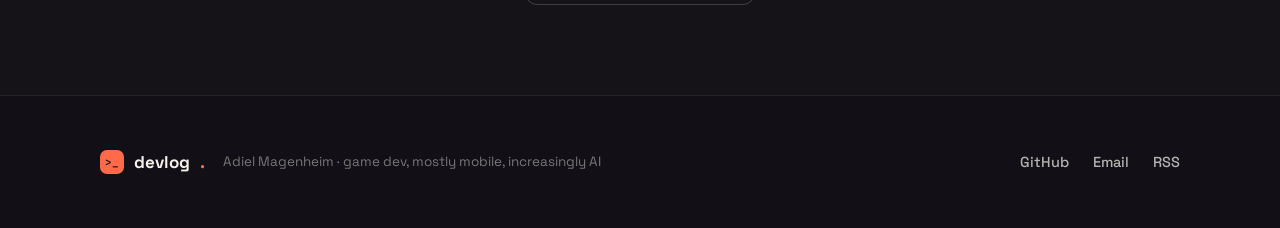
==== commit ccf55574: "Replace em dashes with plain dashes across the site Brings the back catalog in line with the house s" ====
--- a/index.html
+++ b/index.html
@@ -3,20 +3,20 @@
 <head>
   <meta charset="utf-8">
   <meta name="viewport" content="width=device-width, initial-scale=1">
-  <title>devlog. — Adiel Magenheim, game dev</title>
+  <title>devlog. - Adiel Magenheim, game dev</title>
   <meta name="description" content="Game dev, mostly mobile, increasingly AI. Projects, experiments, and notes on client, server, and AI-assisted development.">
   <link rel="icon" type="image/svg+xml" href="assets/favicon.svg">
   <meta name="theme-color" content="#151318">
   <link rel="canonical" href="https://adielmag.github.io/">
-  <link rel="alternate" type="application/rss+xml" title="devlog. — Adiel Magenheim" href="https://adielmag.github.io/feed.xml">
+  <link rel="alternate" type="application/rss+xml" title="devlog. - Adiel Magenheim" href="https://adielmag.github.io/feed.xml">
   <!-- Open Graph / Twitter -->
   <meta property="og:type" content="website">
   <meta property="og:url" content="https://adielmag.github.io/">
-  <meta property="og:title" content="devlog. — Adiel Magenheim, game dev">
+  <meta property="og:title" content="devlog. - Adiel Magenheim, game dev">
   <meta property="og:description" content="Game dev, mostly mobile, increasingly AI. Projects, experiments, and notes on client, server, and AI-assisted development.">
   <meta property="og:image" content="https://adielmag.github.io/assets/img/og-card.jpg">
   <meta name="twitter:card" content="summary_large_image">
-  <meta name="twitter:title" content="devlog. — Adiel Magenheim, game dev">
+  <meta name="twitter:title" content="devlog. - Adiel Magenheim, game dev">
   <meta name="twitter:description" content="Game dev, mostly mobile, increasingly AI.">
   <meta name="twitter:image" content="https://adielmag.github.io/assets/img/og-card.jpg">
   <link rel="preconnect" href="https://fonts.googleapis.com">
@@ -50,10 +50,10 @@
   <div class="hero-inner">
     <h1 class="hero-title">
       Hey, I'm Adiel.<br>
-      I make games — <span class="accent">and lately, a lot of AI.</span>
+      I make games - <span class="accent">and lately, a lot of AI.</span>
     </h1>
     <p class="hero-sub">
-      A mobile game developer building games end to end — and, more and more, building with AI. I lean on it to move faster, prototype bolder ideas, and ship more on my own. I write up what I learn as I go, here.
+      A mobile game developer building games end to end - and, more and more, building with AI. I lean on it to move faster, prototype bolder ideas, and ship more on my own. I write up what I learn as I go, here.
     </p>
     <div class="hero-cta">
       <a href="#projects" class="btn btn-primary">See what I've built <span class="arrow">→</span></a>
@@ -78,7 +78,7 @@
   <div class="section-inner">
     <div class="eyebrow violet">02 · ARTICLES</div>
     <h2 class="section-title tight">From the devlog</h2>
-    <p class="section-lead">Deep dives from the devlog — multiplayer game tech, AI-assisted workflows, and the trading-bot lab.</p>
+    <p class="section-lead">Deep dives from the devlog - multiplayer game tech, AI-assisted workflows, and the trading-bot lab.</p>
     <div class="article-filters" id="articleFilters"></div>
     <div class="article-grid" id="articleGrid"></div>
     <div class="article-more" id="articleMore"></div>
--- a/assets/css/styles.css
+++ b/assets/css/styles.css
@@ -1,5 +1,5 @@
 /* ===========================================================================
-   devlog. — shared theme
+   devlog. - shared theme
    Recreated from the Claude Design handoff (Devlog Redesign.dc.html /
    Article Page.dc.html). Colors, spacing, radii and type match that source.
    Fonts: Space Grotesk (UI/body) + JetBrains Mono (labels, tags, code accents).
@@ -328,7 +328,7 @@
 .art-hero {
   max-width: 860px; margin: -1px auto 0; height: 340px;
   border-left: 1px solid var(--line); border-right: 1px solid var(--line); border-bottom: 1px solid var(--line);
-  background-color: var(--bg-2); background-repeat: no-repeat; background-position: center; background-size: contain;
+  background-color: var(--bg-2); background-repeat: no-repeat; background-position: center; background-size: cover;
 }
 
 .art-body-wrap { padding: 56px 48px 40px; }
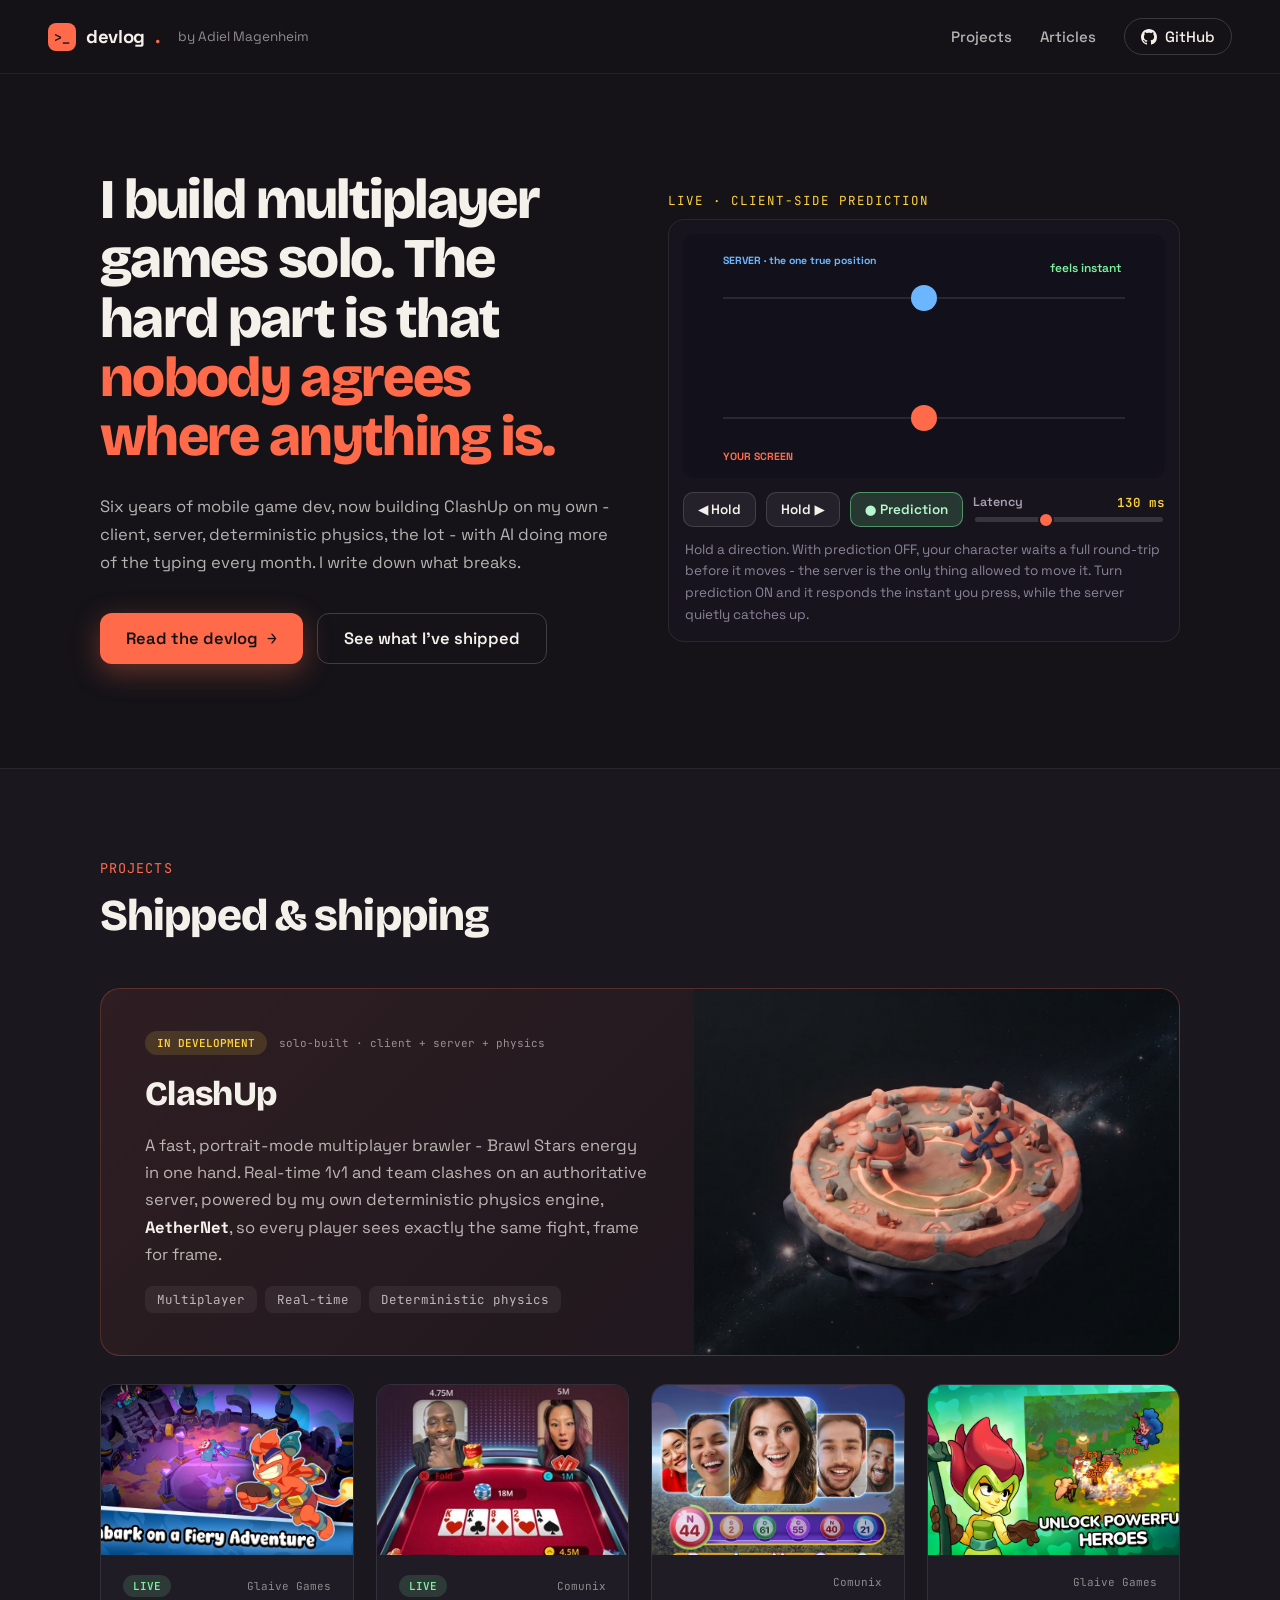
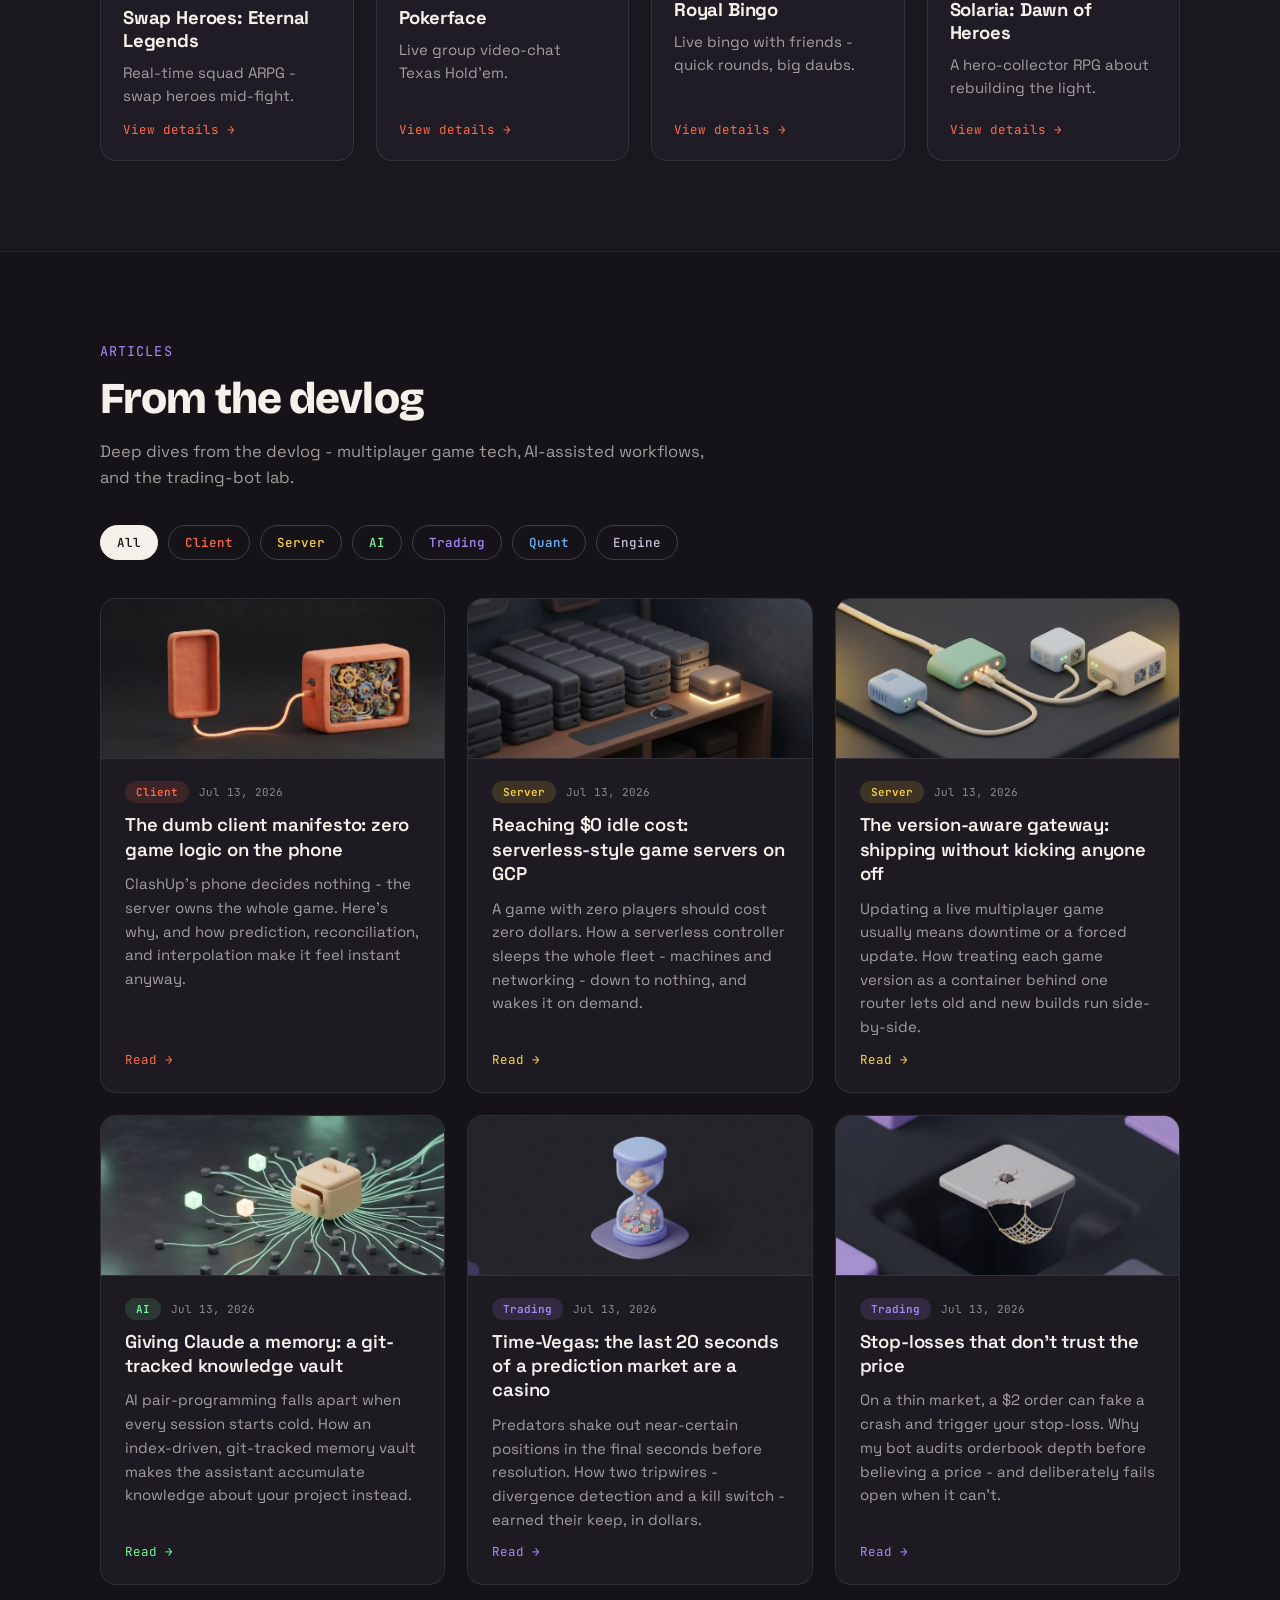
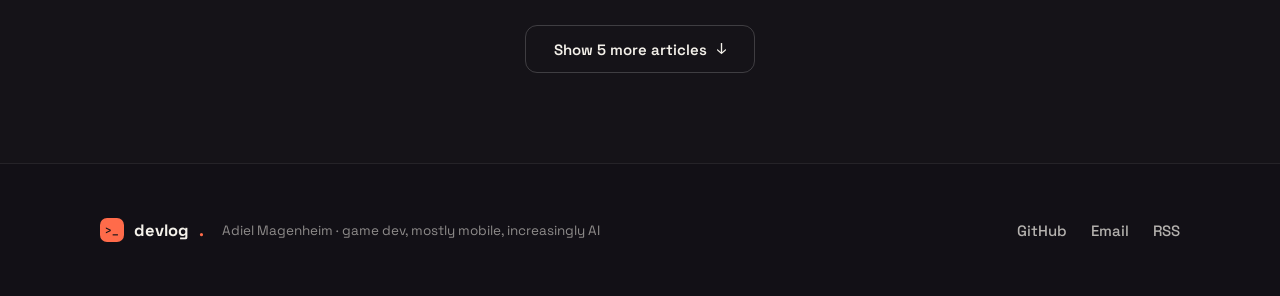
==== commit d2fbaf45: "Humanize the corpus and sharpen the site's identity Audited all 11 articles against the humanize-wri" ====
--- a/index.html
+++ b/index.html
@@ -21,7 +21,7 @@
   <meta name="twitter:image" content="https://adielmag.github.io/assets/img/og-card.jpg">
   <link rel="preconnect" href="https://fonts.googleapis.com">
   <link rel="preconnect" href="https://fonts.gstatic.com" crossorigin>
-  <link href="https://fonts.googleapis.com/css2?family=Space+Grotesk:wght@400;500;600;700&family=JetBrains+Mono:wght@400;500;600&display=swap" rel="stylesheet">
+  <link href="https://fonts.googleapis.com/css2?family=Bricolage+Grotesque:opsz,wght@12..96,600..800&family=Space+Grotesk:wght@400;500;600;700&family=JetBrains+Mono:wght@400;500;600&display=swap" rel="stylesheet">
   <link rel="stylesheet" href="assets/css/styles.css">
 </head>
 <body>
@@ -38,26 +38,34 @@
     <a href="#articles" class="nav-link nav-links-hideable">Articles</a>
     <a href="https://github.com/AdielMag" target="_blank" rel="noopener" class="nav-github">
       <svg width="16" height="16" viewBox="0 0 16 16" fill="currentColor" aria-hidden="true"><path d="M8 0C3.58 0 0 3.58 0 8c0 3.54 2.29 6.53 5.47 7.59.4.07.55-.17.55-.38 0-.19-.01-.82-.01-1.49-2.01.37-2.53-.49-2.69-.94-.09-.23-.48-.94-.82-1.13-.28-.15-.68-.52-.01-.53.63-.01 1.08.58 1.23.82.72 1.21 1.87.87 2.33.66.07-.52.28-.87.51-1.07-1.78-.2-3.64-.89-3.64-3.95 0-.87.31-1.59.82-2.15-.08-.2-.36-1.02.08-2.12 0 0 .67-.21 2.2.82.64-.18 1.32-.27 2-.27s1.36.09 2 .27c1.53-1.04 2.2-.82 2.2-.82.44 1.1.16 1.92.08 2.12.51.56.82 1.27.82 2.15 0 3.07-1.87 3.75-3.65 3.95.29.25.54.73.54 1.48 0 1.07-.01 1.93-.01 2.2 0 .21.15.46.55.38A8.01 8.01 0 0 0 16 8c0-4.42-3.58-8-8-8z"/></svg>
-      GitHub
+      <span class="nav-github-label">GitHub</span>
     </a>
   </div>
 </nav>
 
 <!-- HERO -->
 <header id="top" class="hero">
-  <div class="hero-glow a"></div>
-  <div class="hero-glow b"></div>
   <div class="hero-inner">
-    <h1 class="hero-title">
-      Hey, I'm Adiel.<br>
-      I make games - <span class="accent">and lately, a lot of AI.</span>
-    </h1>
-    <p class="hero-sub">
-      A mobile game developer building games end to end - and, more and more, building with AI. I lean on it to move faster, prototype bolder ideas, and ship more on my own. I write up what I learn as I go, here.
-    </p>
-    <div class="hero-cta">
-      <a href="#projects" class="btn btn-primary">See what I've built <span class="arrow">→</span></a>
-      <a href="#articles" class="btn btn-ghost">Read the blog</a>
+    <div class="hero-copy">
+      <h1 class="hero-title">
+        I build multiplayer games solo. The hard part is that
+        <span class="accent">nobody agrees where anything is.</span>
+      </h1>
+      <p class="hero-sub">
+        Six years of mobile game dev, now building ClashUp on my own - client, server,
+        deterministic physics, the lot - with AI doing more of the typing every month.
+        I write down what breaks.
+      </p>
+      <div class="hero-cta">
+        <a href="#articles" class="btn btn-primary">Read the devlog <span class="arrow">→</span></a>
+        <a href="#projects" class="btn btn-ghost">See what I've shipped</a>
+      </div>
+    </div>
+    <div class="hero-demo">
+      <div class="hero-demo-label">LIVE · CLIENT-SIDE PREDICTION</div>
+      <div id="heroDemo"></div>
+      <noscript><p class="hero-demo-fallback">The live netcode demo needs JavaScript. The
+        <a href="posts/dumb-client-manifesto.html">post it comes from</a> explains it either way.</p></noscript>
     </div>
   </div>
 </header>
@@ -65,7 +73,7 @@
 <!-- PROJECTS -->
 <section id="projects" class="section section-alt">
   <div class="section-inner">
-    <div class="eyebrow coral">01 · PROJECTS</div>
+    <div class="eyebrow coral">PROJECTS</div>
     <h2 class="section-title">Shipped &amp; shipping</h2>
     <!-- featured card + grid built by main.js from window.PROJECTS -->
     <div id="projFeatured"></div>
@@ -76,7 +84,7 @@
 <!-- ARTICLES -->
 <section id="articles" class="section">
   <div class="section-inner">
-    <div class="eyebrow violet">02 · ARTICLES</div>
+    <div class="eyebrow violet">ARTICLES</div>
     <h2 class="section-title tight">From the devlog</h2>
     <p class="section-lead">Deep dives from the devlog - multiplayer game tech, AI-assisted workflows, and the trading-bot lab.</p>
     <div class="article-filters" id="articleFilters"></div>
@@ -111,6 +119,8 @@
 
 <script src="assets/js/articles.js"></script>
 <script src="assets/js/projects.js"></script>
+<script src="assets/js/demo-kit.js"></script>
+<script src="assets/js/netcode-demos.js"></script>
 <script src="assets/js/main.js"></script>
 </body>
 </html>
--- a/assets/css/styles.css
+++ b/assets/css/styles.css
@@ -15,8 +15,8 @@
   --ink:       #f4f1ea;
   --ink-72:    rgba(244,241,234,0.72);
   --ink-62:    rgba(244,241,234,0.62);
-  --ink-45:    rgba(244,241,234,0.45);
-  --ink-40:    rgba(244,241,234,0.40);
+  --ink-45:    rgba(244,241,234,0.55);  /* 0.45 failed AA on small text */
+  --ink-40:    rgba(244,241,234,0.52);
 
   --coral:  #ff6b4a;
   --gold:   #ffd23f;
@@ -25,10 +25,32 @@
   --blue:   #6cb6ff;
 
   --line:   rgba(255,255,255,0.07);
-  --line-2: rgba(255,255,255,0.14);
+
+  /* Per-page accent. The article pages set --accent to the post's tag colour,
+     so the whole page reads in its category. Everything else falls back to gold. */
+  --accent: var(--gold);
+  --focus:  var(--accent);
 
   --mono: 'JetBrains Mono', ui-monospace, 'SF Mono', Menlo, Consolas, monospace;
   --sans: 'Space Grotesk', system-ui, -apple-system, sans-serif;
+  /* Display face, used only for the things that name something: page titles,
+     section titles, article headings. Bricolage Grotesque is drawn with visible
+     joints and flat-sided bowls - closer to a schematic than a brand font,
+     which is what this site is mostly full of. */
+  --display: 'Bricolage Grotesque', 'Space Grotesk', system-ui, sans-serif;
+
+  /* Type scale. Nine steps; --text-body is the article measure and stands
+     apart from the UI sizes on purpose. */
+  --text-2xs:  11px;
+  --text-xs:   12.5px;
+  --text-sm:   13.5px;
+  --text-md:   15px;
+  --text-base: 16.5px;
+  --text-body: 17.5px;
+  --text-lg:   18.5px;
+  --text-xl:   21px;
+  --text-2xl:  26px;
+  --text-3xl:  34px;
 }
 
 * { box-sizing: border-box; }
@@ -52,15 +74,22 @@
   -webkit-font-smoothing: antialiased;
 }
 a { color: var(--coral); text-decoration: none; }
+
+/* One focus ring for the whole site. Keyboard users get it; mouse users don't. */
+:focus-visible {
+  outline: 2px solid var(--focus);
+  outline-offset: 3px;
+}
 a:hover { color: var(--gold); }
 ::selection { background: rgba(255,107,74,0.35); }
+@supports (background: color-mix(in srgb, red 50%, transparent)) {
+  ::selection { background: color-mix(in srgb, var(--accent) 38%, transparent); }
+}
 
 /* ---- keyframes ---------------------------------------------------------- */
-@keyframes floaty      { 0%,100% { transform: translateY(0); } 50% { transform: translateY(-10px); } }
 @keyframes heroUp      { from { opacity: 0; transform: translateY(18px); } to { opacity: 1; transform: translateY(0); } }
 @keyframes fadeIn      { from { opacity: 0; } to { opacity: 1; } }
 @keyframes articleZoomIn { from { opacity: 0; transform: scale(0.98); } to { opacity: 1; transform: scale(1); } }
-@keyframes dotPulse    { 0%,100% { box-shadow: 0 0 8px rgba(255,210,63,0.8); } 50% { box-shadow: 0 0 14px rgba(255,210,63,1); } }
 
 /* =========================================================================
    Navigation (shared)
@@ -72,25 +101,29 @@
   background: rgba(21,19,24,0.82);
   -webkit-backdrop-filter: blur(14px); backdrop-filter: blur(14px);
   border-bottom: 1px solid var(--line);
-  transition: background 0.2s ease;
+  transition: background 0.2s ease, border-color 0.2s ease;
+}
+.nav.is-scrolled {
+  background: rgba(21,19,24,0.96);
+  border-bottom-color: rgba(255,255,255,0.12);
 }
 .brand {
   display: flex; align-items: center; gap: 10px;
-  color: var(--ink); font-weight: 700; font-size: 19px; letter-spacing: -0.02em;
+  color: var(--ink); font-weight: 700; font-size: var(--text-lg); letter-spacing: -0.02em;
 }
 .brand:hover { color: var(--ink); }
 .brand-mark {
   display: inline-flex; align-items: center; justify-content: center;
   width: 28px; height: 28px; border-radius: 8px;
   background: var(--coral); color: var(--bg);
-  font-family: var(--mono); font-size: 13px; font-weight: 600;
+  font-family: var(--mono); font-size: var(--text-sm); font-weight: 600;
 }
 .brand-dot { color: var(--coral); }
-.brand-by { font-weight: 400; font-size: 13px; color: var(--ink-45); margin-left: 8px; letter-spacing: 0; }
+.brand-by { font-weight: 400; font-size: var(--text-sm); color: var(--ink-45); margin-left: 8px; letter-spacing: 0; }
 
 .nav-right { display: flex; align-items: center; gap: 28px; }
 .nav-link {
-  color: var(--ink-72); font-size: 15px; font-weight: 500;
+  color: var(--ink-72); font-size: var(--text-md); font-weight: 500;
   transition: color 0.15s ease;
 }
 .nav-link:hover { color: var(--ink); }
@@ -98,56 +131,50 @@
   display: inline-flex; align-items: center; gap: 8px;
   padding: 8px 16px; border-radius: 999px;
   border: 1px solid rgba(255,255,255,0.16); color: var(--ink);
-  font-size: 14px; font-weight: 500;
+  font-size: var(--text-md); font-weight: 500;
   transition: color 0.15s ease, border-color 0.15s ease;
 }
 .nav-github:hover { border-color: var(--coral); color: var(--coral); }
 .nav-github svg { display: block; }
 .nav-back {
   display: inline-flex; align-items: center; gap: 8px;
-  color: var(--ink-72); font-size: 14.5px; font-weight: 500;
+  color: var(--ink-72); font-size: var(--text-md); font-weight: 500;
   transition: color 0.15s ease;
 }
-.nav-back:hover { color: var(--coral); }
+.nav-back:hover { color: var(--accent); }
 
 /* =========================================================================
    Hero (landing)
    ========================================================================= */
-.hero { position: relative; overflow: hidden; padding: 110px 48px 130px; }
-.hero-glow { position: absolute; border-radius: 50%; pointer-events: none; }
-.hero-glow.a { top: -120px; right: -80px; width: 480px; height: 480px;
-  background: radial-gradient(circle, rgba(255,107,74,0.16), transparent 65%); }
-.hero-glow.b { bottom: -160px; left: -100px; width: 520px; height: 520px;
-  background: radial-gradient(circle, rgba(167,139,250,0.12), transparent 65%); }
-.hero-inner { max-width: 880px; margin: 0 auto; position: relative; }
-
-.badge {
-  display: inline-flex; align-items: center; gap: 9px;
-  padding: 7px 14px; border-radius: 999px;
-  border: 1px solid rgba(255,210,63,0.35); background: rgba(255,210,63,0.08);
-  font-family: var(--mono); font-size: 12.5px; color: var(--gold);
-  margin-bottom: 28px; animation: heroUp 0.6s ease both;
-}
-.badge-dot {
-  width: 7px; height: 7px; border-radius: 50%; background: var(--gold);
-  box-shadow: 0 0 8px rgba(255,210,63,0.8); animation: dotPulse 2.4s ease-in-out infinite;
-}
+.hero { position: relative; overflow: hidden; padding: 96px 48px 104px; }
+.hero-inner {
+  max-width: 1080px; margin: 0 auto; position: relative;
+  display: grid; grid-template-columns: minmax(0, 1fr) minmax(0, 1fr);
+  gap: 56px; align-items: center;
+}
+.hero-copy { animation: heroUp 0.6s ease both; }
+.hero-demo { animation: heroUp 0.6s ease 0.14s both; min-width: 0; }
+.hero-demo-label {
+  font-family: var(--mono); font-size: var(--text-xs); letter-spacing: 0.08em;
+  color: var(--accent); margin-bottom: 10px;
+}
+.hero-demo .demo { margin: 0; }
+.hero-demo-fallback { font-size: var(--text-md); line-height: 1.6; color: var(--ink-72); margin: 0; }
+
 .hero-title {
-  margin: 0 0 26px; font-weight: 700;
-  font-size: clamp(42px, 6.5vw, 76px); line-height: 1.04; letter-spacing: -0.03em;
-  animation: heroUp 0.6s ease 0.06s both;
+  margin: 0 0 26px; font-family: var(--display); font-weight: 800;
+  font-size: clamp(34px, 4.4vw, 56px); line-height: 1.06; letter-spacing: -0.03em;
 }
 .hero-title .accent { color: var(--coral); }
 .hero-sub {
-  margin: 0 0 40px; max-width: 640px;
-  font-size: 19px; line-height: 1.65; color: var(--ink-72);
-  animation: heroUp 0.6s ease 0.12s both;
-}
-.hero-cta { display: flex; flex-wrap: wrap; gap: 14px; animation: heroUp 0.6s ease 0.18s both; }
+  margin: 0 0 36px; max-width: 560px;
+  font-size: var(--text-base); line-height: 1.7; color: var(--ink-72);
+}
+.hero-cta { display: flex; flex-wrap: wrap; gap: 14px; }
 
 .btn {
   display: inline-flex; align-items: center; gap: 9px;
-  padding: 14px 26px; border-radius: 12px; font-weight: 600; font-size: 16px;
+  padding: 14px 26px; border-radius: 12px; font-weight: 600; font-size: var(--text-base);
   font-family: var(--sans); cursor: pointer;
   transition: background 0.2s ease, border-color 0.2s ease, color 0.2s ease;
 }
@@ -164,17 +191,18 @@
 .section-alt { background: var(--bg-2); }
 .section-inner { max-width: 1080px; margin: 0 auto; }
 .eyebrow {
-  font-family: var(--mono); font-size: 13px; letter-spacing: 0.08em; margin-bottom: 12px;
+  font-family: var(--mono); font-size: var(--text-sm); letter-spacing: 0.08em; margin-bottom: 12px;
 }
 .eyebrow.coral  { color: var(--coral); }
 .eyebrow.violet { color: var(--violet); }
 .section-title {
-  margin: 0 0 46px; font-size: clamp(30px, 4vw, 44px); font-weight: 700; letter-spacing: -0.02em;
+  margin: 0 0 46px; font-family: var(--display);
+  font-size: clamp(30px, 4vw, 44px); font-weight: 800; letter-spacing: -0.02em;
 }
 .section-title.tight { margin: 0 0 14px; }
 .section-lead {
   margin: 0 0 34px; max-width: 620px;
-  font-size: 16.5px; line-height: 1.6; color: var(--ink-62);
+  font-size: var(--text-base); line-height: 1.6; color: var(--ink-62);
 }
 
 /* =========================================================================
@@ -192,28 +220,28 @@
 .proj-feat:hover { border-color: rgba(255,107,74,0.5); }
 .proj-feat-body { padding: 42px 44px; display: flex; flex-direction: column; gap: 18px; justify-content: center; }
 .proj-feat-labels { display: flex; align-items: center; gap: 12px; flex-wrap: wrap; }
-.proj-feat-name { margin: 0; font-size: 34px; font-weight: 700; letter-spacing: -0.02em; }
-.proj-feat-desc { margin: 0; font-size: 16px; line-height: 1.65; color: var(--ink-72); }
+.proj-feat-name { margin: 0; font-family: var(--display); font-size: var(--text-3xl); font-weight: 800; letter-spacing: -0.02em; }
+.proj-feat-desc { margin: 0; font-size: var(--text-base); line-height: 1.65; color: var(--ink-72); }
 .proj-feat-desc strong { color: var(--ink); }
 .proj-feat-tags { display: flex; flex-wrap: wrap; gap: 8px; }
 .proj-feat-media { min-height: 300px; background-size: cover; background-position: center; background-repeat: no-repeat; }
 
 .tag-mono {
-  font-family: var(--mono); font-size: 12px; padding: 5px 12px; border-radius: 8px;
+  font-family: var(--mono); font-size: var(--text-xs); padding: 5px 12px; border-radius: 8px;
   background: rgba(255,255,255,0.06); color: var(--ink-72);
 }
 .pill-status {
-  font-family: var(--mono); font-size: 11.5px; font-weight: 600;
+  font-family: var(--mono); font-size: var(--text-2xs); font-weight: 600;
   padding: 5px 12px; border-radius: 999px;
 }
 .pill-status.wip  { background: rgba(255,210,63,0.14); color: var(--gold); }
 .pill-status.live { background: rgba(124,242,156,0.14); color: var(--green); }
 .pill-status.gone { background: rgba(244,241,234,0.10); color: var(--ink-45); }
-.proj-feat-meta { font-family: var(--mono); font-size: 11.5px; color: var(--ink-45); }
+.proj-feat-meta { font-family: var(--mono); font-size: var(--text-2xs); color: var(--ink-45); }
 
 /* Grid of shipped titles */
 .proj-grid {
-  display: grid; grid-template-columns: repeat(auto-fit, minmax(240px, 1fr)); gap: 22px;
+  display: grid; grid-template-columns: repeat(auto-fit, minmax(min(240px, 100%), 1fr)); gap: 22px;
 }
 .proj-card {
   display: flex; flex-direction: column; cursor: pointer;
@@ -221,29 +249,30 @@
   border: 1px solid rgba(255,255,255,0.09); background: var(--bg-card); color: var(--ink);
   transition: transform 0.18s ease, border-color 0.18s ease;
 }
-.proj-card:hover { transform: translateY(-4px); border-color: rgba(255,107,74,0.5); }
+.proj-card:hover, .proj-card:focus-visible { transform: translateY(-4px); border-color: rgba(255,107,74,0.5); }
+.proj-feat:focus-visible { border-color: rgba(255,107,74,0.5); }
 .proj-card-shot { height: 170px; background-size: cover; background-position: center top; background-repeat: no-repeat; background-color: #232028; }
 .proj-card-body { padding: 20px 22px 22px; display: flex; flex-direction: column; gap: 9px; flex: 1; }
 .proj-card-top { display: flex; align-items: center; justify-content: space-between; gap: 8px; }
-.proj-card-pub { font-family: var(--mono); font-size: 11px; color: var(--ink-40); }
-.proj-card-name { font-size: 19px; font-weight: 700; letter-spacing: -0.01em; }
-.proj-card-tag { font-size: 14px; line-height: 1.55; color: var(--ink-62); flex: 1; }
-.proj-card-link { font-family: var(--mono); font-size: 12px; color: var(--coral); margin-top: 4px; }
-.pill-status.mini { font-size: 10.5px; padding: 4px 10px; }
+.proj-card-pub { font-family: var(--mono); font-size: var(--text-2xs); color: var(--ink-40); }
+.proj-card-name { margin: 0; font-size: var(--text-lg); font-weight: 700; letter-spacing: -0.01em; }
+.proj-card-tag { font-size: var(--text-md); line-height: 1.55; color: var(--ink-62); flex: 1; }
+.proj-card-link { font-family: var(--mono); font-size: var(--text-xs); color: var(--coral); margin-top: 4px; }
+.pill-status.mini { font-size: var(--text-2xs); padding: 4px 10px; }
 
 /* =========================================================================
    Articles
    ========================================================================= */
 .article-filters { display: flex; flex-wrap: wrap; gap: 10px; margin-bottom: 38px; }
 .filter-pill {
-  cursor: pointer; font-family: var(--mono); font-size: 12.5px; font-weight: 500;
+  cursor: pointer; font-family: var(--mono); font-size: var(--text-xs); font-weight: 500;
   padding: 8px 16px; border-radius: 999px;
   border: 1px solid rgba(255,255,255,0.18); background: transparent; color: var(--ink);
   transition: border-color 0.15s ease, background 0.15s ease, color 0.15s ease;
 }
 .filter-pill:hover { border-color: rgba(255,255,255,0.5); }
 
-.article-grid { display: grid; grid-template-columns: repeat(auto-fill, minmax(300px, 1fr)); gap: 22px; }
+.article-grid { display: grid; grid-template-columns: repeat(auto-fill, minmax(min(300px, 100%), 1fr)); gap: 22px; }
 .article-card {
   display: flex; flex-direction: column; overflow: hidden;
   border-radius: 16px; border: 1px solid rgba(255,255,255,0.09);
@@ -258,13 +287,13 @@
 .article-card-body { padding: 22px 24px 24px; display: flex; flex-direction: column; gap: 10px; flex: 1; }
 .article-card-top { display: flex; align-items: center; gap: 10px; }
 .tag-cat {
-  font-family: var(--mono); font-size: 11px; font-weight: 600;
+  font-family: var(--mono); font-size: var(--text-2xs); font-weight: 600;
   padding: 4px 11px; border-radius: 999px;
 }
-.article-date { font-family: var(--mono); font-size: 11.5px; color: var(--ink-40); }
-.article-card-title { font-size: 18.5px; font-weight: 600; line-height: 1.32; letter-spacing: -0.01em; }
-.article-card-excerpt { font-size: 14px; line-height: 1.58; color: var(--ink-62); flex: 1; }
-.article-card-read { font-family: var(--mono); font-size: 12px; margin-top: 2px; }
+.article-date { font-family: var(--mono); font-size: var(--text-2xs); color: var(--ink-40); }
+.article-card-title { margin: 0; font-size: var(--text-lg); font-weight: 600; line-height: 1.32; letter-spacing: -0.01em; }
+.article-card-excerpt { font-size: var(--text-md); line-height: 1.58; color: var(--ink-62); flex: 1; }
+.article-card-read { font-family: var(--mono); font-size: var(--text-xs); margin-top: 2px; }
 
 .article-more { display: flex; justify-content: center; margin-top: 40px; }
 .article-more:empty { display: none; }
@@ -272,7 +301,7 @@
   cursor: pointer; display: inline-flex; align-items: center; gap: 10px;
   padding: 13px 28px; border-radius: 12px;
   border: 1px solid rgba(255,255,255,0.18); background: transparent; color: var(--ink);
-  font-family: var(--sans); font-size: 15px; font-weight: 600;
+  font-family: var(--sans); font-size: var(--text-md); font-weight: 600;
   transition: border-color 0.15s ease, color 0.15s ease;
 }
 .article-more-btn:hover { border-color: var(--violet); color: var(--violet); }
@@ -286,15 +315,15 @@
   max-width: 1080px; margin: 0 auto;
   display: flex; flex-wrap: wrap; align-items: center; justify-content: space-between; gap: 20px;
 }
-.footer-brand { display: flex; align-items: center; gap: 10px; font-weight: 700; font-size: 17px; }
+.footer-brand { display: flex; align-items: center; gap: 10px; font-weight: 700; font-size: var(--text-base); }
 .footer-mark {
   display: inline-flex; align-items: center; justify-content: center;
   width: 24px; height: 24px; border-radius: 7px;
   background: var(--coral); color: var(--bg);
-  font-family: var(--mono); font-size: 11px; font-weight: 600;
-}
-.footer-tagline { font-weight: 400; font-size: 13.5px; color: var(--ink-45); margin-left: 8px; }
-.footer-links { display: flex; gap: 24px; font-size: 14.5px; font-weight: 500; }
+  font-family: var(--mono); font-size: var(--text-2xs); font-weight: 600;
+}
+.footer-tagline { font-weight: 400; font-size: var(--text-sm); color: var(--ink-45); margin-left: 8px; }
+.footer-links { display: flex; gap: 24px; font-size: var(--text-md); font-weight: 500; }
 .footer-links a { color: var(--ink-72); }
 .footer-links a:hover { color: var(--coral); }
 
@@ -302,56 +331,34 @@
    Article page
    ========================================================================= */
 .art-header { position: relative; overflow: hidden; padding: 76px 48px 56px; border-bottom: 1px solid var(--line); }
-.art-header-glow {
-  position: absolute; top: -140px; right: -100px; width: 460px; height: 460px; border-radius: 50%;
-  background: radial-gradient(circle, rgba(255,107,74,0.13), transparent 65%); pointer-events: none;
-}
 .art-header-inner { max-width: 720px; margin: 0 auto; position: relative; }
 .art-meta { display: flex; align-items: center; gap: 12px; margin-bottom: 22px; flex-wrap: wrap; }
-.art-meta-time { font-family: var(--mono); font-size: 12px; color: var(--ink-45); }
+.art-meta-time { font-family: var(--mono); font-size: var(--text-xs); color: var(--ink-45); }
 .art-title {
-  margin: 0 0 22px; font-weight: 700;
+  margin: 0 0 22px; font-family: var(--display); font-weight: 800;
   font-size: clamp(32px, 4.6vw, 52px); line-height: 1.1; letter-spacing: -0.025em;
 }
-.art-sub { margin: 0 0 30px; font-size: 19px; line-height: 1.6; color: rgba(244,241,234,0.68); }
+.art-sub { margin: 0 0 30px; font-size: var(--text-lg); line-height: 1.6; color: rgba(244,241,234,0.68); }
 .art-byline { display: flex; align-items: center; gap: 13px; }
 .art-avatar {
   display: inline-flex; align-items: center; justify-content: center;
   width: 40px; height: 40px; border-radius: 50%;
-  background: linear-gradient(135deg, var(--coral), var(--violet));
-  color: var(--bg); font-weight: 700; font-size: 15px;
-}
-.art-author { font-size: 14.5px; font-weight: 600; }
-.art-role { font-family: var(--mono); font-size: 11.5px; color: var(--ink-45); }
+  background: var(--accent); color: var(--bg);
+  font-family: var(--mono); font-weight: 700; font-size: var(--text-sm);
+}
+.art-author { font-size: var(--text-md); font-weight: 600; }
+.art-role { font-family: var(--mono); font-size: var(--text-2xs); color: var(--ink-45); }
 
 .art-hero-wrap { padding: 0 48px; }
 .art-hero {
   max-width: 860px; margin: -1px auto 0; height: 340px;
   border-left: 1px solid var(--line); border-right: 1px solid var(--line); border-bottom: 1px solid var(--line);
+  border-top: 3px solid var(--accent);
   background-color: var(--bg-2); background-repeat: no-repeat; background-position: center; background-size: cover;
 }
 
 .art-body-wrap { padding: 56px 48px 40px; }
 .art-body-inner { max-width: 720px; margin: 0 auto; }
-
-/* ---- reactions ---------------------------------------------------------- */
-.reactions { padding: 0 48px; }
-.reactions-inner {
-  max-width: 720px; margin: 0 auto;
-  display: flex; justify-content: center; gap: 14px; padding: 8px 0 36px;
-}
-.react-btn {
-  cursor: pointer; display: inline-flex; align-items: center; gap: 10px;
-  padding: 12px 24px; border-radius: 999px;
-  border: 1px solid rgba(255,255,255,0.16); background: transparent; color: rgba(244,241,234,0.8);
-  font-family: var(--sans); font-size: 15px; font-weight: 600;
-  transition: border-color 0.15s ease, background 0.15s ease, color 0.15s ease;
-}
-.react-btn svg { display: block; }
-.react-btn.like:hover { border-color: var(--green); }
-.react-btn.dislike:hover { border-color: var(--coral); }
-.react-btn.like.is-on { border-color: var(--green); background: rgba(124,242,156,0.1); color: var(--green); }
-.react-btn.dislike.is-on { border-color: var(--coral); background: rgba(255,107,74,0.1); color: var(--coral); }
 
 /* ---- tags + share ------------------------------------------------------- */
 .art-foot { padding: 0 48px 56px; }
@@ -362,55 +369,50 @@
 }
 .art-tags { display: flex; gap: 8px; flex-wrap: wrap; }
 .art-share {
-  font-family: var(--mono); font-size: 12.5px; color: var(--ink-45);
+  font-family: var(--mono); font-size: var(--text-xs); color: var(--ink-45);
   transition: color 0.15s ease;
 }
-.art-share:hover { color: var(--coral); }
+.art-share:hover { color: var(--accent); }
 
 /* ---- comments (giscus) -------------------------------------------------- */
 .comments { padding: 64px 48px 72px; border-top: 1px solid var(--line); }
 .comments-inner { max-width: 720px; margin: 0 auto; }
 .comments-head { display: flex; align-items: baseline; gap: 12px; margin-bottom: 28px; }
-.comments-head h2 { margin: 0; font-size: 26px; font-weight: 700; letter-spacing: -0.02em; }
-.comments-note { font-family: var(--mono); font-size: 13px; color: var(--ink-45); }
+.comments-head h2 { margin: 0; font-family: var(--display); font-size: var(--text-2xl); font-weight: 800; letter-spacing: -0.02em; }
+.comments-note { font-family: var(--mono); font-size: var(--text-sm); color: var(--ink-45); }
 .giscus { min-height: 180px; }
-.comments-fallback {
-  padding: 22px 24px; border-radius: 14px;
-  border: 1px solid rgba(255,255,255,0.1); background: var(--bg-3);
-  font-size: 14.5px; line-height: 1.6; color: var(--ink-62);
-}
 
 /* ---- read next ---------------------------------------------------------- */
 .readnext { padding: 64px 48px 80px; background: var(--bg-2); border-top: 1px solid var(--line); }
 .readnext-inner { max-width: 720px; margin: 0 auto; }
-.readnext-eyebrow { font-family: var(--mono); font-size: 13px; color: var(--violet); letter-spacing: 0.08em; margin-bottom: 24px; }
-.readnext-grid { display: grid; grid-template-columns: repeat(auto-fit, minmax(280px, 1fr)); gap: 20px; }
+.readnext-eyebrow { font-family: var(--mono); font-size: var(--text-sm); color: var(--accent); letter-spacing: 0.08em; margin-bottom: 24px; }
+.readnext-grid { display: grid; grid-template-columns: repeat(auto-fit, minmax(min(280px, 100%), 1fr)); gap: 20px; }
 .rn-card {
   display: flex; flex-direction: column; gap: 10px;
   padding: 24px 26px; border-radius: 16px;
   border: 1px solid rgba(255,255,255,0.09); background: var(--bg-3); color: var(--ink);
   transition: transform 0.18s ease, border-color 0.18s ease;
 }
-.rn-card:hover { transform: translateY(-4px); color: var(--ink); }
+.rn-card:hover { transform: translateY(-4px); color: var(--ink); border-color: var(--tc, rgba(255,107,74,0.5)); }
 .rn-top { display: flex; align-items: center; gap: 10px; }
-.rn-title { font-size: 18px; font-weight: 600; line-height: 1.35; letter-spacing: -0.01em; }
-.rn-read { font-family: var(--mono); font-size: 12px; }
+.rn-title { font-size: var(--text-lg); font-weight: 600; line-height: 1.35; letter-spacing: -0.01em; }
+.rn-read { font-family: var(--mono); font-size: var(--text-xs); }
 
 /* =========================================================================
    Project details modal + screenshot gallery (kept from prior build)
    ========================================================================= */
-.chip { padding: 5px 12px; border-radius: 8px; font-size: 12.5px; font-weight: 600; }
+.chip { padding: 5px 12px; border-radius: 8px; font-size: var(--text-xs); font-weight: 600; }
 .chip-coral { background: rgba(255,107,74,0.14); color: var(--coral); }
 .chip-gold  { background: rgba(255,210,63,0.14); color: var(--gold); }
 .chip-green { background: rgba(124,242,156,0.14); color: var(--green); }
 .chip-muted { background: rgba(255,255,255,0.08); color: #c9c2d6; }
 
-.publisher { display: inline-flex; align-items: center; gap: 6px; font-size: 12px; font-weight: 500; color: #8b8397; }
+.publisher { display: inline-flex; align-items: center; gap: 6px; font-size: var(--text-xs); font-weight: 500; color: #8b8397; }
 .publisher img { width: 16px; height: 16px; border-radius: 4px; display: block; }
 .publisher strong { color: #c9c2d6; font-weight: 600; }
 .store-btn {
   display: inline-flex; align-items: center; gap: 6px;
-  padding: 7px 12px; border-radius: 9px; font-size: 12.5px; font-weight: 600;
+  padding: 7px 12px; border-radius: 9px; font-size: var(--text-xs); font-weight: 600;
   background: rgba(255,255,255,0.06); border: 1px solid rgba(255,255,255,0.10); color: var(--ink);
   transition: background 0.2s, border-color 0.2s, transform 0.2s;
 }
@@ -431,16 +433,16 @@
 }
 .modal-close {
   position: absolute; top: 16px; right: 16px; width: 34px; height: 34px; cursor: pointer;
-  display: flex; align-items: center; justify-content: center; font-size: 18px; line-height: 1;
+  display: flex; align-items: center; justify-content: center; font-size: var(--text-lg); line-height: 1;
   border-radius: 10px; border: 1px solid rgba(255,255,255,0.12); background: rgba(255,255,255,0.05);
   color: #c9c2d6; font-family: inherit; transition: background 0.2s, color 0.2s;
 }
 .modal-close:hover { background: rgba(255,255,255,0.12); color: var(--ink); }
 .modal-head { display: flex; gap: 16px; align-items: center; margin-bottom: 6px; padding-right: 40px; }
 .modal-icon { width: 60px; height: 60px; border-radius: 15px; flex-shrink: 0; display: block; }
-.modal-title { font-size: 24px; font-weight: 700; margin: 0; }
+.modal-title { font-family: var(--display); font-size: var(--text-2xl); font-weight: 800; margin: 0; }
 .modal-sub { display: flex; align-items: center; gap: 10px; flex-wrap: wrap; margin-top: 6px; }
-.modal-status { font-size: 12px; font-weight: 600; color: var(--green); }
+.modal-status { font-size: var(--text-xs); font-weight: 600; color: var(--green); }
 .modal-status.wip { color: var(--gold); }
 .modal-status.unavailable { color: #8b8397; }
 .gallery {
@@ -457,36 +459,43 @@
 .gallery-note {
   margin: 18px 0; padding: 24px; text-align: center; border-radius: 14px;
   border: 1px dashed rgba(255,255,255,0.14); background: rgba(255,255,255,0.02);
-  color: #a89fb0; font-size: 14.5px; line-height: 1.6;
-}
-.modal-desc { font-size: 15px; line-height: 1.7; color: #c9c2d6; margin: 0 0 20px; }
-.facts { display: grid; grid-template-columns: repeat(auto-fit, minmax(200px, 1fr)); gap: 10px 20px; margin-bottom: 20px; }
+  color: #a89fb0; font-size: var(--text-md); line-height: 1.6;
+}
+.modal-desc { font-size: var(--text-md); line-height: 1.7; color: #c9c2d6; margin: 0 0 20px; }
+.facts { display: grid; grid-template-columns: repeat(auto-fit, minmax(min(200px, 100%), 1fr)); gap: 10px 20px; margin-bottom: 20px; }
 .fact { display: flex; flex-direction: column; gap: 2px; padding: 10px 0; border-bottom: 1px solid var(--line); }
-.fact-k { font-size: 11px; text-transform: uppercase; letter-spacing: 0.05em; color: #6f6780; font-weight: 600; }
-.fact-v { font-size: 14px; color: var(--ink); font-weight: 500; }
+.fact-k { font-size: var(--text-2xs); text-transform: uppercase; letter-spacing: 0.05em; color: #9a92a8; font-weight: 600; }
+.fact-v { font-size: var(--text-md); color: var(--ink); font-weight: 500; }
 .modal-tags { display: flex; gap: 8px; flex-wrap: wrap; margin-bottom: 20px; }
 .modal-links { display: flex; gap: 10px; flex-wrap: wrap; }
 
 /* =========================================================================
    Rendered markdown (article body)
    ========================================================================= */
-.a-body { font-size: 17.5px; line-height: 1.75; color: rgba(244,241,234,0.82); }
+.a-body { font-size: var(--text-body); line-height: 1.75; color: rgba(244,241,234,0.82); }
 .a-body > :first-child { margin-top: 0; }
 .a-body p { margin: 0 0 26px; }
 .a-body h2 {
-  margin: 44px 0 18px; font-size: 28px; font-weight: 700; letter-spacing: -0.02em; color: var(--ink);
-}
-.a-body h3 { margin: 34px 0 14px; font-size: 21px; font-weight: 700; letter-spacing: -0.01em; color: var(--ink); }
+  margin: 52px 0 18px; padding-top: 20px;
+  font-family: var(--display); font-size: var(--text-2xl); font-weight: 800;
+  letter-spacing: -0.02em; color: var(--ink);
+  position: relative;
+}
+.a-body h2::before {
+  content: ''; position: absolute; top: 0; left: 0;
+  width: 44px; height: 3px; border-radius: 2px; background: var(--accent);
+}
+.a-body h3 { margin: 34px 0 14px; font-family: var(--display); font-size: var(--text-xl); font-weight: 800; letter-spacing: -0.01em; color: var(--ink); }
 .a-body ul, .a-body ol { margin: 0.2em 0 26px; padding-left: 1.4em; }
 .a-body li { margin: 0.5em 0; padding-left: 0.2em; }
-.a-body a { color: var(--coral); }
-.a-body a:hover { color: var(--gold); }
+.a-body a { color: var(--accent); text-decoration: underline; text-decoration-color: rgba(255,255,255,0.28); text-underline-offset: 3px; }
+.a-body a:hover { color: var(--accent); text-decoration-color: currentColor; }
 .a-body strong { color: var(--ink); }
 .a-body em { color: rgba(244,241,234,0.9); }
 .a-body img { max-width: 100%; border-radius: 12px; display: block; margin: 26px 0; }
 .a-body hr { border: none; border-top: 1px solid rgba(255,255,255,0.1); margin: 2em 0; }
 .a-body blockquote {
-  margin: 26px 0; padding: 4px 18px; border-left: 3px solid var(--coral);
+  margin: 26px 0; padding: 4px 18px; border-left: 3px solid var(--accent);
   color: var(--ink-72); background: rgba(255,255,255,0.02);
 }
 .a-body code {
@@ -499,13 +508,13 @@
 }
 .a-body pre code {
   background: none; color: #c9c4d4; padding: 0;
-  font-size: 13.5px; line-height: 1.7;
+  font-size: var(--text-sm); line-height: 1.7;
 }
 .a-placeholder {
   border: 1px dashed rgba(255,255,255,0.16); border-radius: 16px; padding: 36px; background: var(--bg-3);
 }
-.a-placeholder p:first-child { font-size: 16.5px; line-height: 1.7; color: var(--ink-72); margin: 0 0 16px; }
-.a-placeholder p:last-child { font-size: 15px; line-height: 1.7; color: #a89fb0; margin: 0; }
+.a-placeholder p:first-child { font-size: var(--text-base); line-height: 1.7; color: var(--ink-72); margin: 0 0 16px; }
+.a-placeholder p:last-child { font-size: var(--text-md); line-height: 1.7; color: #a89fb0; margin: 0; }
 
 /* ---- article figures (diagrams) + click-to-enlarge lightbox ------------- */
 .a-figure { margin: 34px 0; }
@@ -514,8 +523,11 @@
   border: 1px solid rgba(255,255,255,0.08); border-radius: 14px; padding: 12px;
   transition: border-color 0.2s, transform 0.2s;
 }
-.a-body .a-figure img:hover { border-color: rgba(255,210,63,0.45); transform: translateY(-2px); }
-.a-figcap { text-align: center; font-size: 12.5px; color: #6f6780; margin-top: 10px; letter-spacing: 0.02em; }
+.a-body .a-figure img:hover, .a-body .a-figure img:focus-visible { border-color: var(--accent); transform: translateY(-2px); }
+.a-figcap {
+  font-size: var(--text-sm); line-height: 1.55; color: #9a92a8; margin-top: 12px;
+  padding-left: 14px; border-left: 2px solid var(--accent);
+}
 .lightbox {
   position: fixed; inset: 0; z-index: 100; display: none;
   align-items: center; justify-content: center; padding: 24px;
@@ -527,7 +539,7 @@
 .lightbox-close {
   position: absolute; top: 20px; right: 24px; width: 44px; height: 44px;
   border-radius: 12px; border: 1px solid rgba(255,255,255,0.14);
-  background: rgba(255,255,255,0.06); color: var(--ink); font-size: 26px;
+  background: rgba(255,255,255,0.06); color: var(--ink); font-size: var(--text-2xl);
   line-height: 1; cursor: pointer; transition: background 0.2s;
 }
 .lightbox-close:hover { background: rgba(255,255,255,0.14); }
@@ -540,7 +552,7 @@
 .demo-canvas { position: absolute; top: 0; left: 0; width: 100%; height: 100%; display: block; }
 .demo-controls { display: flex; flex-wrap: wrap; align-items: center; gap: 10px; margin-top: 14px; }
 .demo-btn, .demo-toggle {
-  font-family: inherit; font-size: 13px; font-weight: 600; cursor: pointer;
+  font-family: inherit; font-size: var(--text-sm); font-weight: 600; cursor: pointer;
   padding: 8px 14px; border-radius: 10px; color: var(--ink);
   background: rgba(255,255,255,0.06); border: 1px solid rgba(255,255,255,0.14);
   transition: background 0.15s, border-color 0.15s, transform 0.1s;
@@ -552,16 +564,27 @@
 .demo-toggle::before { content: '○ '; opacity: 0.7; }
 .demo-toggle.on::before { content: '● '; opacity: 1; }
 .demo-range { display: flex; flex-direction: column; gap: 4px; min-width: 190px; flex: 1; }
-.demo-range-head { display: flex; justify-content: space-between; font-size: 12px; color: #a89fb0; font-weight: 600; }
+.demo-range-head { display: flex; justify-content: space-between; font-size: var(--text-xs); color: #a89fb0; font-weight: 600; }
 .demo-range-val { color: var(--gold); font-family: var(--mono); }
-.demo-range input[type="range"] { -webkit-appearance: none; appearance: none; height: 5px; border-radius: 5px; background: rgba(255,255,255,0.14); outline: none; }
+.demo-range input[type="range"] { -webkit-appearance: none; appearance: none; height: 5px; border-radius: 5px; background: rgba(255,255,255,0.14); }
+.demo-range input[type="range"]:focus { outline: none; }
+.demo-range input[type="range"]:focus-visible { outline: 2px solid var(--focus); outline-offset: 6px; }
 .demo-range input[type="range"]::-webkit-slider-thumb { -webkit-appearance: none; appearance: none; width: 16px; height: 16px; border-radius: 50%; background: var(--coral); cursor: pointer; border: 2px solid #17141d; }
 .demo-range input[type="range"]::-moz-range-thumb { width: 16px; height: 16px; border-radius: 50%; background: var(--coral); cursor: pointer; border: 2px solid #17141d; }
-.demo-caption { font-size: 13px; line-height: 1.6; color: #8b8397; margin: 12px 2px 0; }
+.demo-fallback {
+  margin: 2.2em 0; padding: 20px 22px; border-radius: 16px;
+  border: 1px dashed rgba(255,255,255,0.16); background: #17141d;
+  font-size: var(--text-md); line-height: 1.6; color: var(--ink-72);
+}
+.demo-caption { font-size: var(--text-sm); line-height: 1.6; color: #8b8397; margin: 12px 2px 0; }
 
 /* =========================================================================
    Responsive
    ========================================================================= */
+@media (max-width: 980px) {
+  .hero-inner { grid-template-columns: 1fr; gap: 40px; }
+  .hero-copy, .hero-demo { max-width: 680px; }
+}
 @media (max-width: 860px) {
   .proj-feat { grid-template-columns: 1fr; }
   .proj-feat-media { min-height: 200px; }
@@ -572,8 +595,28 @@
   .section { padding: 66px 22px; }
   .footer { padding: 44px 22px; }
   .art-header { padding: 56px 22px 44px; }
-  .art-hero-wrap, .art-body-wrap, .reactions, .art-foot, .comments, .readnext { padding-left: 22px; padding-right: 22px; }
+  .art-hero-wrap, .art-body-wrap, .art-foot, .comments, .readnext { padding-left: 22px; padding-right: 22px; }
   .art-hero { height: 220px; }
+  /* The nav links used to be deleted here with nothing replacing them. They
+     shrink instead, so the site stays navigable on a phone. */
   .nav-right { gap: 16px; }
-  .nav-links-hideable, .brand-by { display: none; }
-}
+  .nav-link { font-size: var(--text-md); }
+  .nav-github { padding: 7px 13px; font-size: var(--text-sm); }
+  .brand { font-size: var(--text-base); }
+  .brand-by { display: none; }
+  /* the most important card was also the most cramped one */
+  .proj-feat-body { padding: 28px 24px; }
+  .proj-feat-name { font-size: var(--text-2xl); }
+  .a-body pre { padding: 18px 16px; }
+}
+@media (max-width: 430px) {
+  .nav { padding: 14px 16px; }
+  .nav-right { gap: 12px; }
+  .nav-github { padding: 7px 9px; }
+  .nav-github-label { display: none; }
+  .hero { padding: 64px 16px 72px; }
+  .section { padding: 52px 16px; }
+  .footer { padding: 36px 16px; }
+  .art-header { padding: 44px 16px 36px; }
+  .art-hero-wrap, .art-body-wrap, .art-foot, .comments, .readnext { padding-left: 16px; padding-right: 16px; }
+}
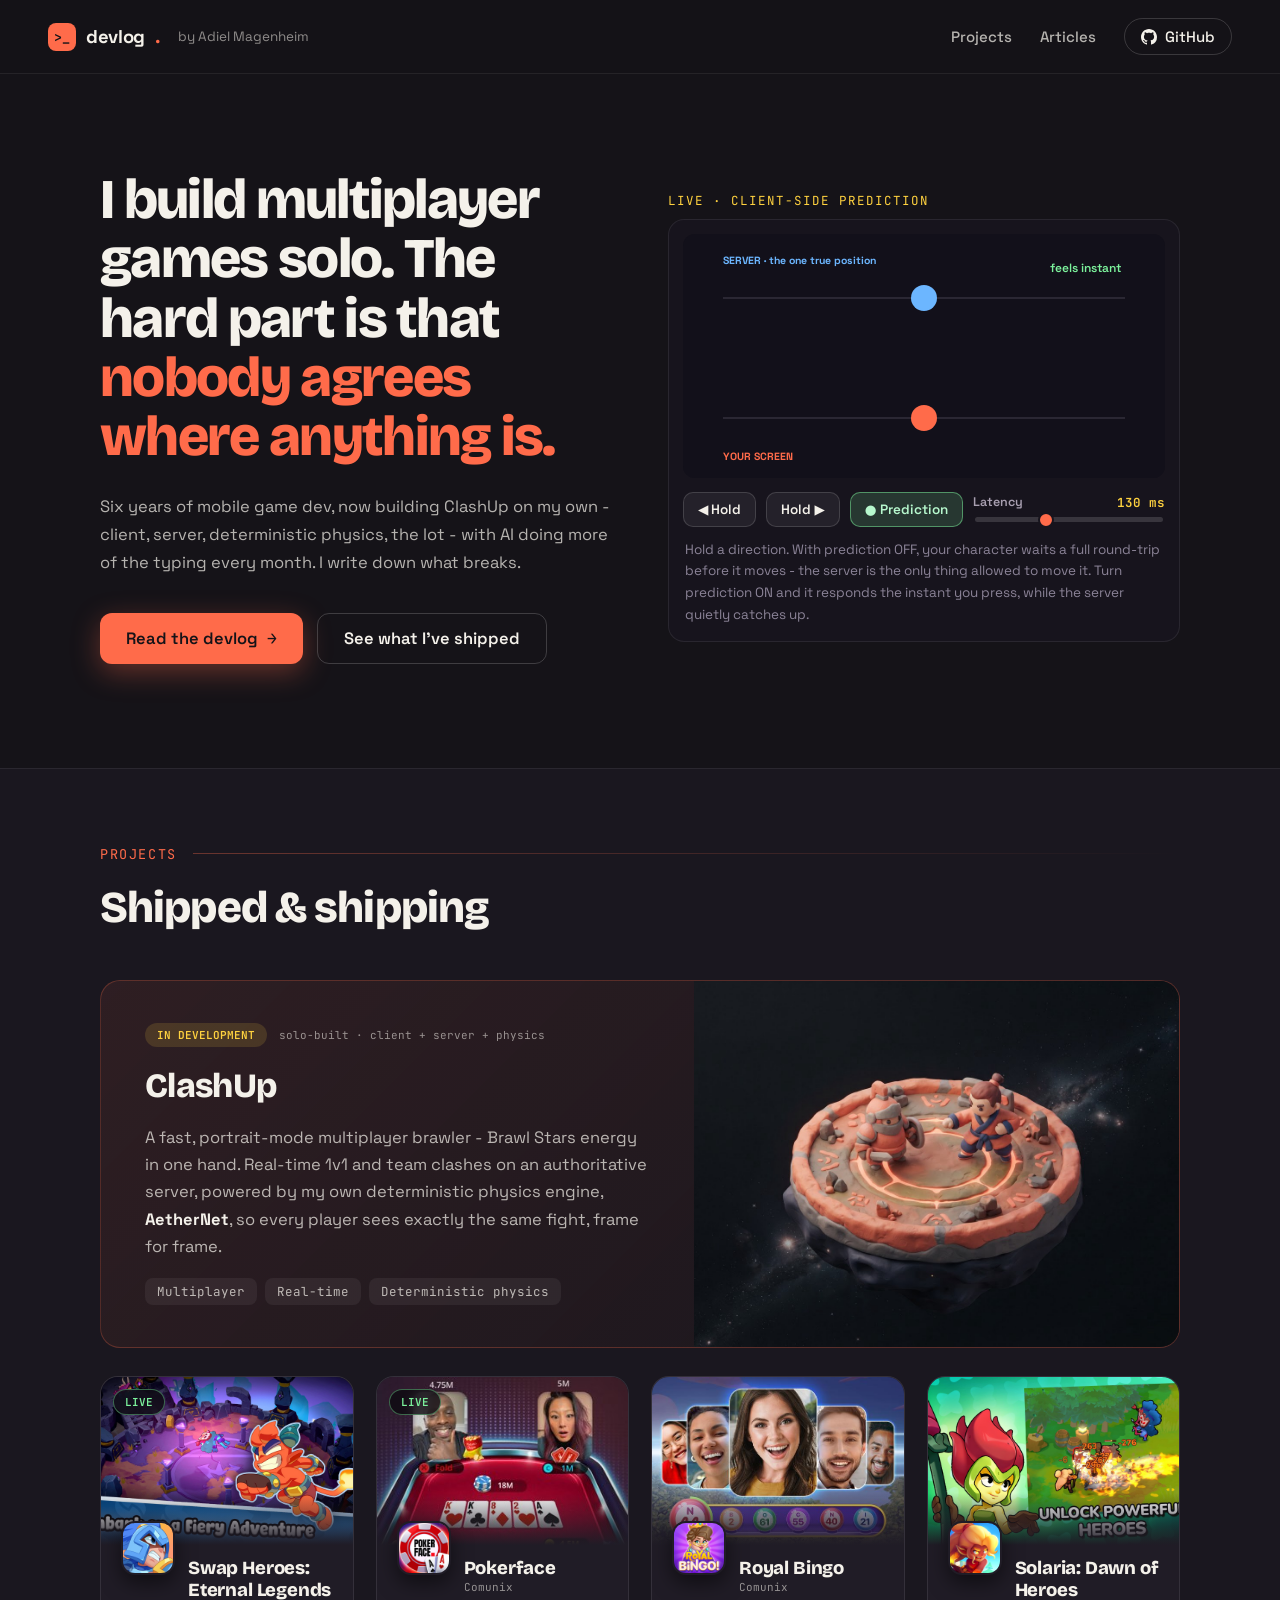
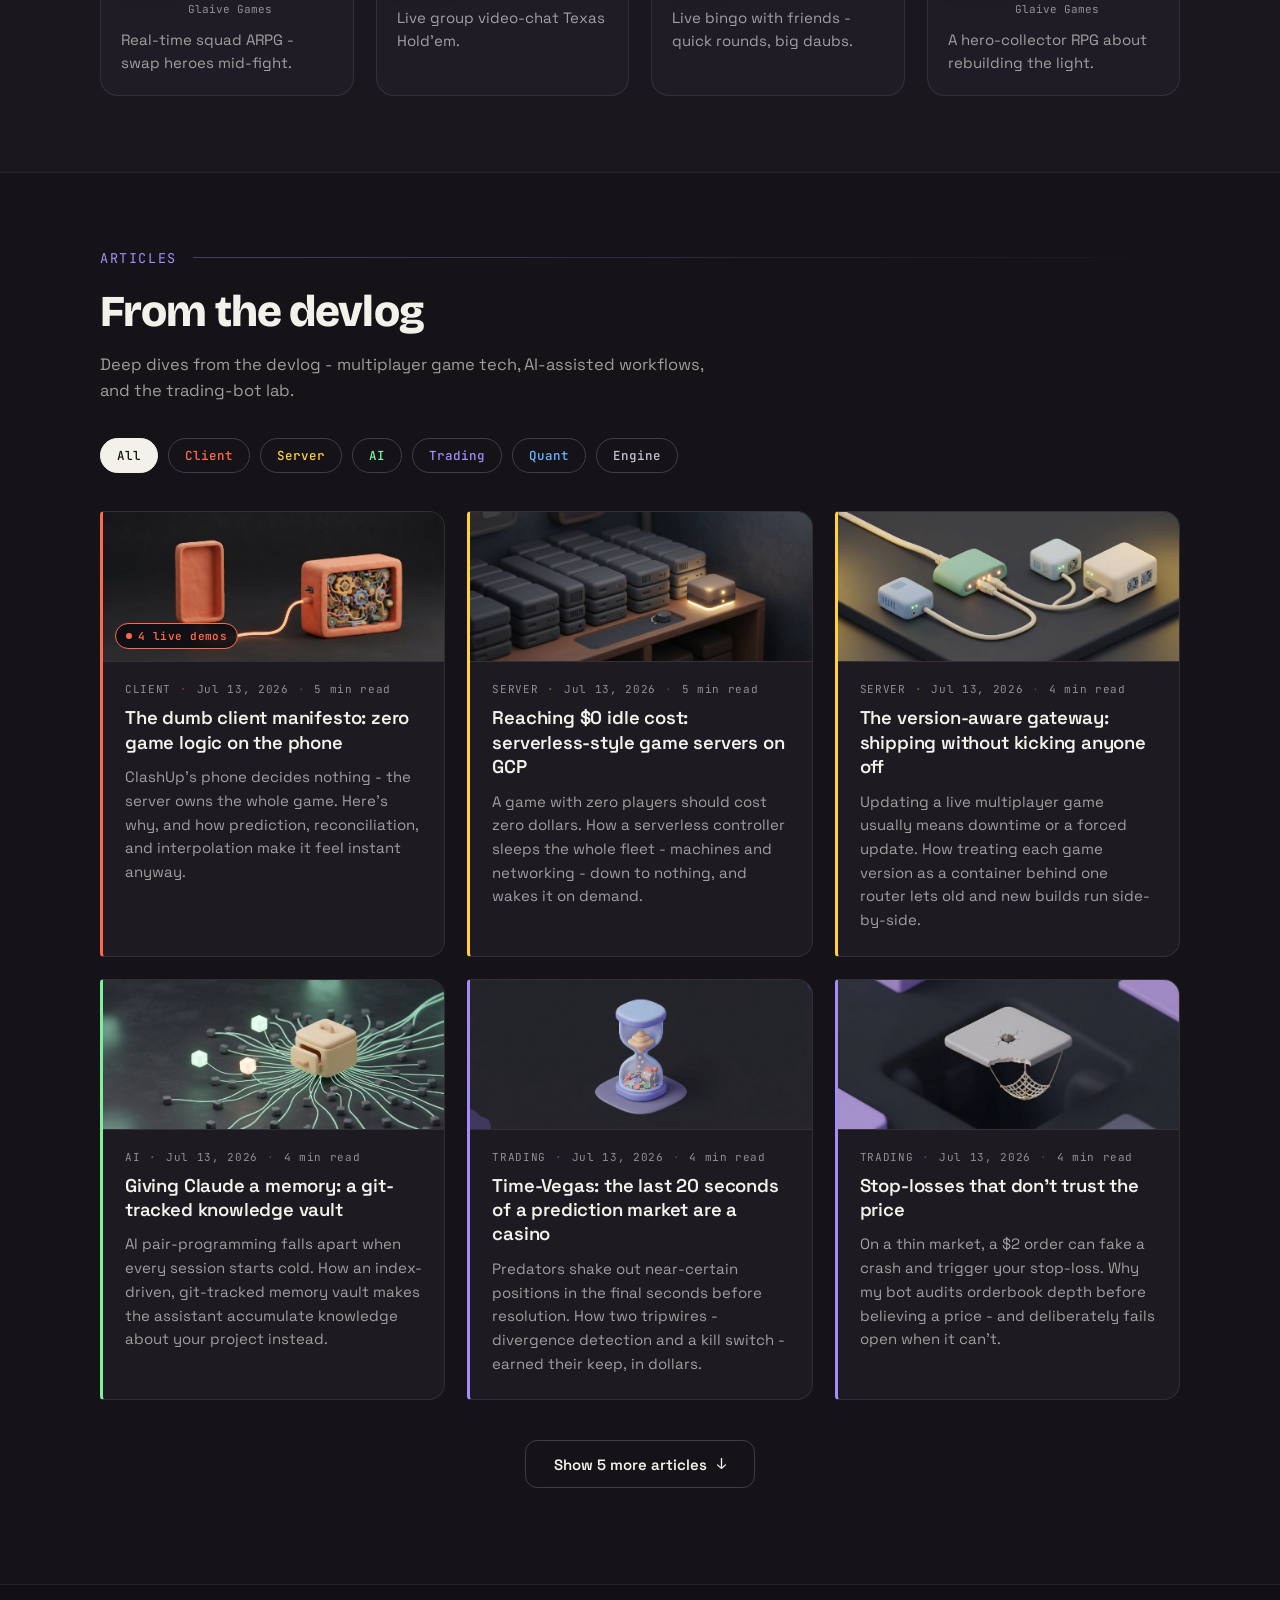
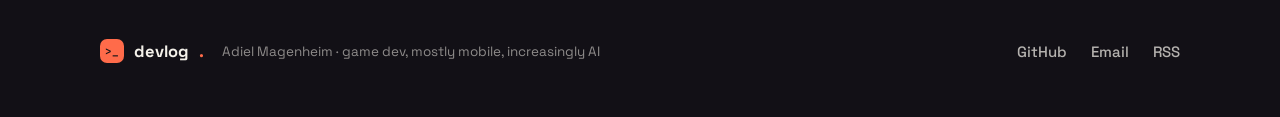
==== commit c7f4cd9f: "Rework the landing-page cards, section rhythm, and diagram dashes The identity pass spent all its bo" ====
--- a/index.html
+++ b/index.html
@@ -118,6 +118,7 @@
 </div>
 
 <script src="assets/js/articles.js"></script>
+<script src="assets/js/article-meta.js"></script>
 <script src="assets/js/projects.js"></script>
 <script src="assets/js/demo-kit.js"></script>
 <script src="assets/js/netcode-demos.js"></script>
--- a/assets/css/styles.css
+++ b/assets/css/styles.css
@@ -24,7 +24,8 @@
   --violet: #a78bfa;
   --blue:   #6cb6ff;
 
-  --line:   rgba(255,255,255,0.07);
+  --line:        rgba(255,255,255,0.07);
+  --line-strong: rgba(255,255,255,0.16);
 
   /* Per-page accent. The article pages set --accent to the post's tag colour,
      so the whole page reads in its category. Everything else falls back to gold. */
@@ -187,11 +188,22 @@
 /* =========================================================================
    Sections
    ========================================================================= */
-.section { padding: 90px 48px; border-top: 1px solid var(--line); }
-.section-alt { background: var(--bg-2); }
+/* Asymmetric by design: projects is the denser, shorter section; articles is
+   the long one you're meant to settle into. */
+.section { padding: 76px 48px 96px; border-top: 1px solid var(--line); }
+.section-alt { background: var(--bg-2); padding-bottom: 76px; }
 .section-inner { max-width: 1080px; margin: 0 auto; }
+/* The eyebrow rides a hairline that runs the width of the column, so the two
+   sections read as parts of one ruled page instead of two stacked slabs. */
 .eyebrow {
-  font-family: var(--mono); font-size: var(--text-sm); letter-spacing: 0.08em; margin-bottom: 12px;
+  display: flex; align-items: center; gap: 16px;
+  font-family: var(--mono); font-size: var(--text-sm); letter-spacing: 0.12em;
+  margin-bottom: 18px;
+}
+.eyebrow::after {
+  content: ''; flex: 1; height: 1px;
+  background: linear-gradient(to right, currentColor, transparent);
+  opacity: 0.35;
 }
 .eyebrow.coral  { color: var(--coral); }
 .eyebrow.violet { color: var(--violet); }
@@ -243,22 +255,57 @@
 .proj-grid {
   display: grid; grid-template-columns: repeat(auto-fit, minmax(min(240px, 100%), 1fr)); gap: 22px;
 }
+/* These are store listings, not documents: the icon breaks the screenshot's
+   bottom edge the way it does on a product page, and the status badge sits on
+   the art. Nothing here shares a shape with .article-card. */
 .proj-card {
   display: flex; flex-direction: column; cursor: pointer;
-  border-radius: 16px; overflow: hidden;
+  border-radius: 18px; overflow: hidden;
   border: 1px solid rgba(255,255,255,0.09); background: var(--bg-card); color: var(--ink);
   transition: transform 0.18s ease, border-color 0.18s ease;
 }
 .proj-card:hover, .proj-card:focus-visible { transform: translateY(-4px); border-color: rgba(255,107,74,0.5); }
 .proj-feat:focus-visible { border-color: rgba(255,107,74,0.5); }
-.proj-card-shot { height: 170px; background-size: cover; background-position: center top; background-repeat: no-repeat; background-color: #232028; }
-.proj-card-body { padding: 20px 22px 22px; display: flex; flex-direction: column; gap: 9px; flex: 1; }
-.proj-card-top { display: flex; align-items: center; justify-content: space-between; gap: 8px; }
-.proj-card-pub { font-family: var(--mono); font-size: var(--text-2xs); color: var(--ink-40); }
-.proj-card-name { margin: 0; font-size: var(--text-lg); font-weight: 700; letter-spacing: -0.01em; }
-.proj-card-tag { font-size: var(--text-md); line-height: 1.55; color: var(--ink-62); flex: 1; }
-.proj-card-link { font-family: var(--mono); font-size: var(--text-xs); color: var(--coral); margin-top: 4px; }
-.pill-status.mini { font-size: var(--text-2xs); padding: 4px 10px; }
+.proj-card-shot {
+  position: relative;
+  height: 168px; background-size: cover; background-position: center top; background-repeat: no-repeat;
+  background-color: #232028;
+}
+.proj-card-shot::after {
+  content: ''; position: absolute; inset: auto 0 0 0; height: 52px;
+  background: linear-gradient(to top, var(--bg-card), transparent);
+}
+/* Only the icon breaks the artwork's edge. The name and publisher stay on
+   solid background - text over key art is unreadable, and every one of these
+   screenshots is busy. */
+.proj-card-body {
+  position: relative; z-index: 1;
+  padding: 10px 20px 0;
+  display: flex; align-items: flex-start; gap: 13px;
+}
+.proj-card-icon {
+  width: 54px; height: 54px; border-radius: 14px; display: block; flex-shrink: 0;
+  margin-top: -34px;
+  border: 2px solid var(--bg-card);
+  box-shadow: 0 8px 20px rgba(0,0,0,0.5);
+  background: var(--bg-3);
+}
+.proj-card-text { min-width: 0; padding-top: 2px; }
+.proj-card-pub { font-family: var(--mono); font-size: var(--text-2xs); color: var(--ink-45); }
+.proj-card-name {
+  margin: 0 0 1px; font-family: var(--display);
+  font-size: var(--text-lg); font-weight: 800; letter-spacing: -0.01em;
+}
+.proj-card-tag {
+  padding: 12px 20px 20px;
+  font-size: var(--text-md); line-height: 1.55; color: var(--ink-62); flex: 1;
+}
+.proj-card-shot .pill-status.mini { position: absolute; top: 12px; left: 12px; }
+.pill-status.mini {
+  font-size: var(--text-2xs); padding: 5px 11px;
+  background: rgba(12,10,16,0.78); -webkit-backdrop-filter: blur(6px); backdrop-filter: blur(6px);
+}
+.pill-status.mini.live { color: var(--green); border: 1px solid rgba(124,242,156,0.4); }
 
 /* =========================================================================
    Articles
@@ -275,17 +322,44 @@
 .article-grid { display: grid; grid-template-columns: repeat(auto-fill, minmax(min(300px, 100%), 1fr)); gap: 22px; }
 .article-card {
   display: flex; flex-direction: column; overflow: hidden;
-  border-radius: 16px; border: 1px solid rgba(255,255,255,0.09);
+  border-radius: 4px 16px 16px 4px;
+  border: 1px solid rgba(255,255,255,0.09);
+  border-left: 3px solid var(--tc, var(--line-strong));
   background: var(--bg-3); color: var(--ink);
-  transition: transform 0.18s ease, border-color 0.18s ease;
-}
-.article-card:hover { transform: translateY(-4px); border-color: var(--tc, rgba(255,107,74,0.5)); }
+  transition: transform 0.18s ease, border-color 0.18s ease, box-shadow 0.18s ease;
+}
+.article-card:hover, .article-card:focus-visible {
+  transform: translateY(-4px);
+  border-color: rgba(255,255,255,0.18);
+  border-left-width: 6px;
+  box-shadow: 0 14px 34px rgba(0,0,0,0.28);
+}
 .article-card-media {
-  height: 160px; background-size: cover; background-position: center; background-repeat: no-repeat;
+  position: relative;
+  height: 150px; background-size: cover; background-position: center; background-repeat: no-repeat;
   background-color: #232028; border-bottom: 1px solid var(--line);
 }
-.article-card-body { padding: 22px 24px 24px; display: flex; flex-direction: column; gap: 10px; flex: 1; }
-.article-card-top { display: flex; align-items: center; gap: 10px; }
+/* Three of eleven posts are playable. Nothing used to say so. */
+.card-demo-flag {
+  position: absolute; left: 12px; bottom: 12px;
+  display: inline-flex; align-items: center; gap: 6px;
+  padding: 5px 10px; border-radius: 999px;
+  background: rgba(12,10,16,0.82); -webkit-backdrop-filter: blur(6px); backdrop-filter: blur(6px);
+  border: 1px solid var(--tc, rgba(255,255,255,0.2));
+  font-family: var(--mono); font-size: var(--text-2xs); font-weight: 600;
+  letter-spacing: 0.04em; color: var(--tc, var(--ink));
+}
+.card-demo-flag::before {
+  content: ''; width: 6px; height: 6px; border-radius: 50%; background: currentColor;
+}
+.article-card-body { padding: 20px 22px 24px; display: flex; flex-direction: column; gap: 10px; flex: 1; }
+.article-card-meta {
+  display: flex; align-items: center; gap: 9px; flex-wrap: wrap;
+  font-family: var(--mono); font-size: var(--text-2xs); letter-spacing: 0.06em;
+  color: var(--ink-45);
+}
+.article-card-meta > :first-child { color: var(--tc, var(--ink)); font-weight: 600; }
+.article-card-meta .dot { opacity: 0.4; }
 .tag-cat {
   font-family: var(--mono); font-size: var(--text-2xs); font-weight: 600;
   padding: 4px 11px; border-radius: 999px;
@@ -293,7 +367,6 @@
 .article-date { font-family: var(--mono); font-size: var(--text-2xs); color: var(--ink-40); }
 .article-card-title { margin: 0; font-size: var(--text-lg); font-weight: 600; line-height: 1.32; letter-spacing: -0.01em; }
 .article-card-excerpt { font-size: var(--text-md); line-height: 1.58; color: var(--ink-62); flex: 1; }
-.article-card-read { font-family: var(--mono); font-size: var(--text-xs); margin-top: 2px; }
 
 .article-more { display: flex; justify-content: center; margin-top: 40px; }
 .article-more:empty { display: none; }
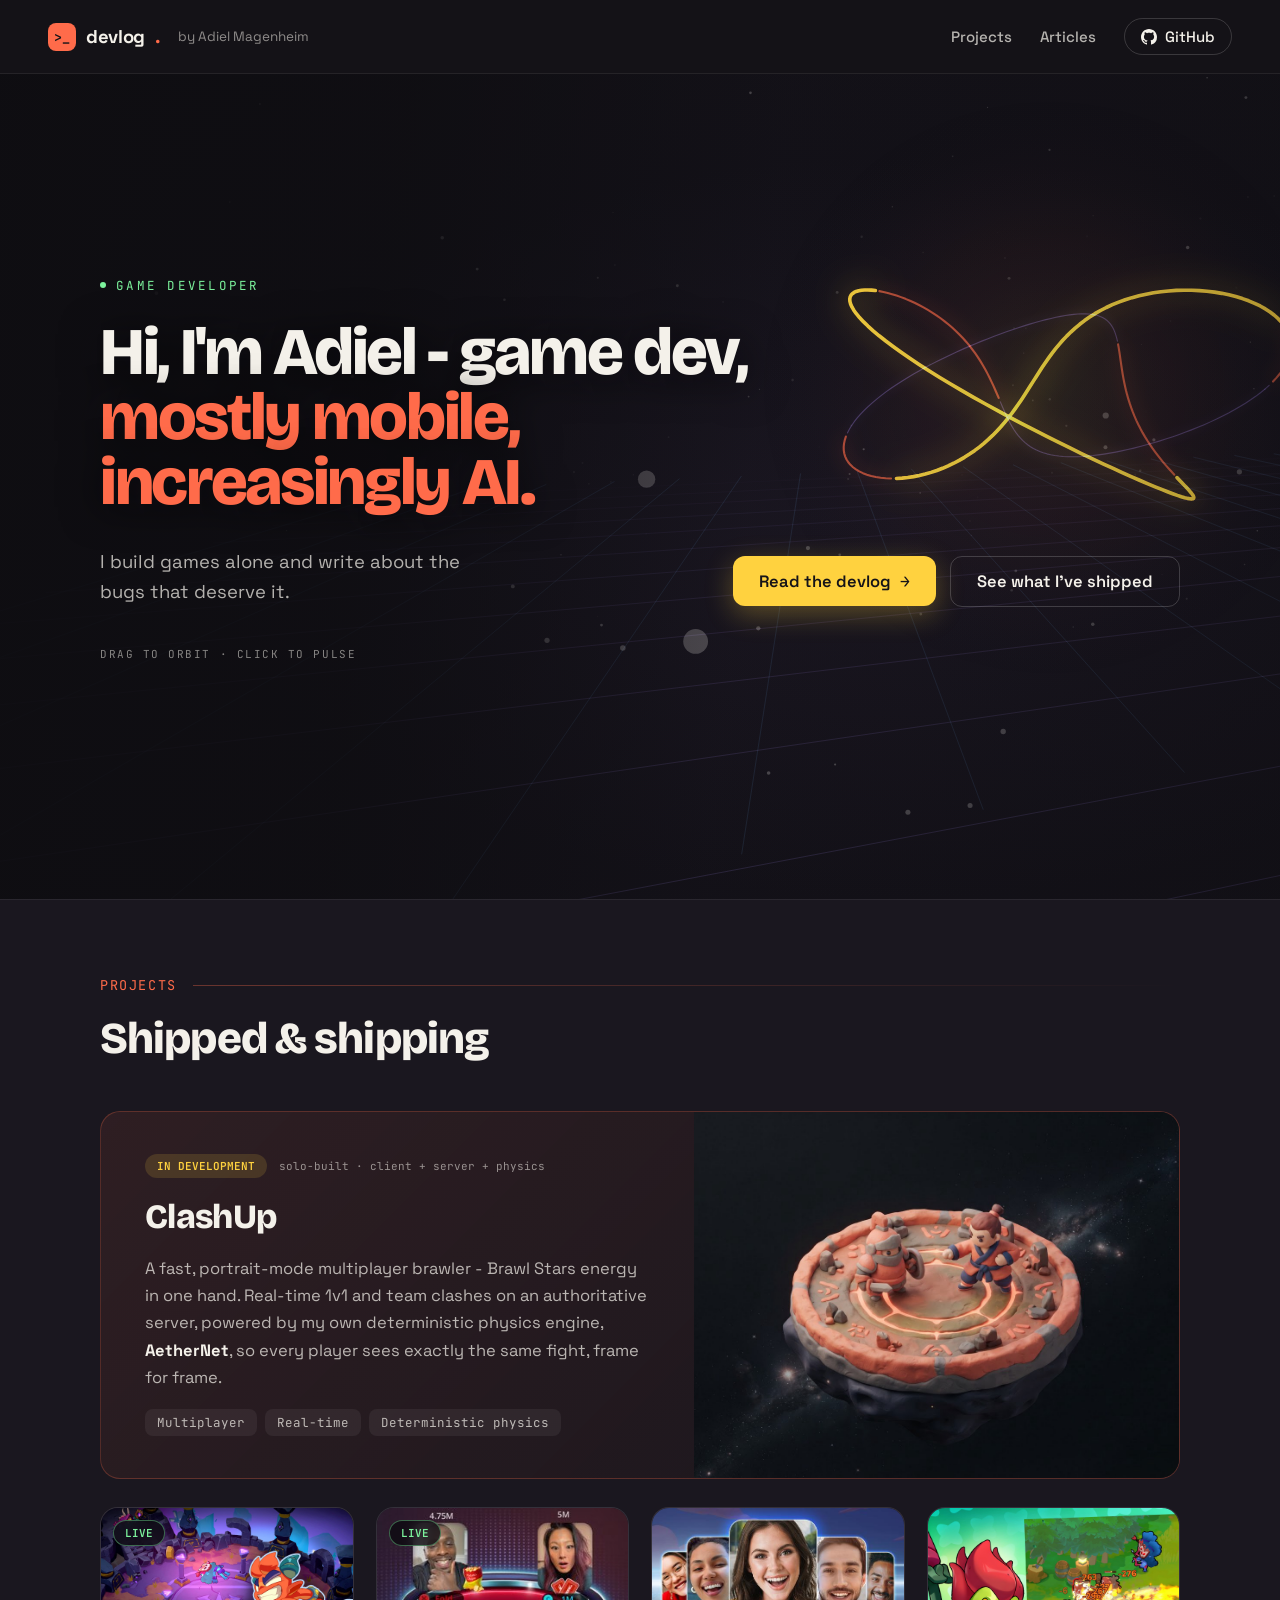
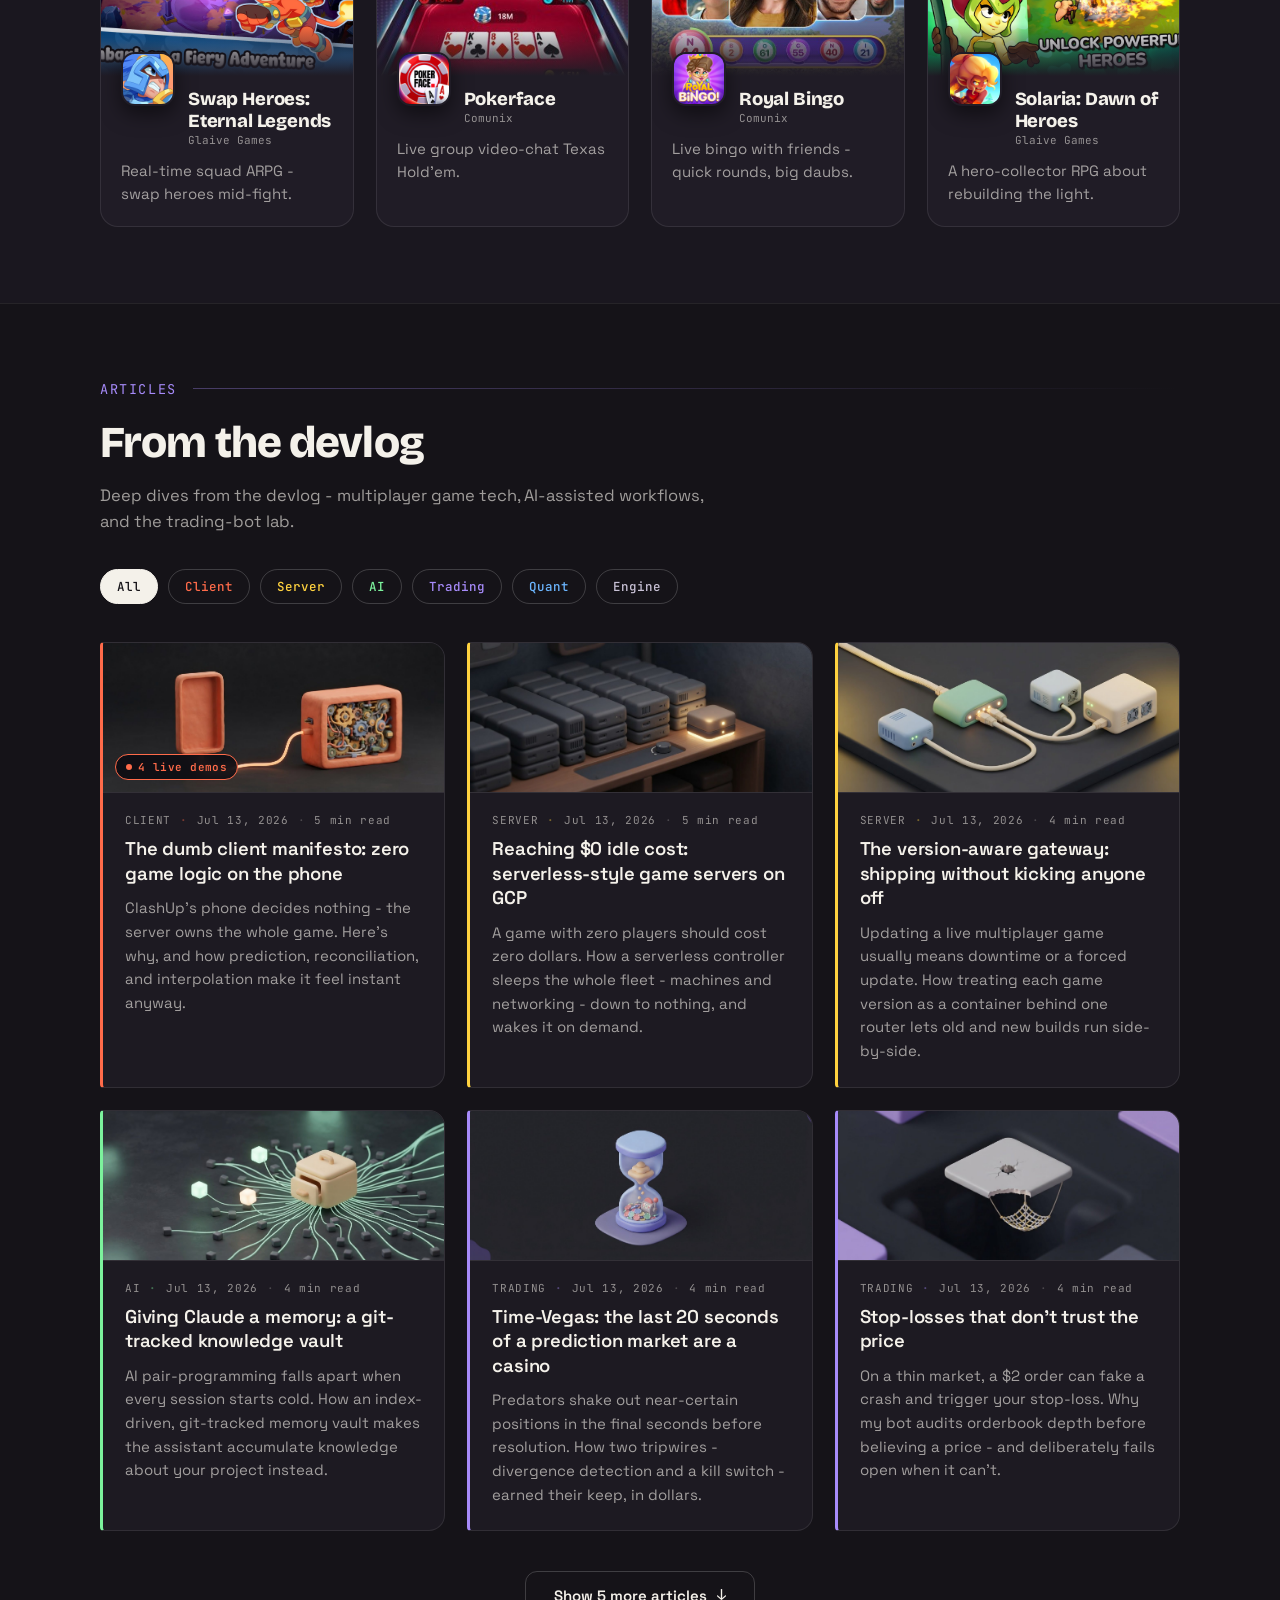
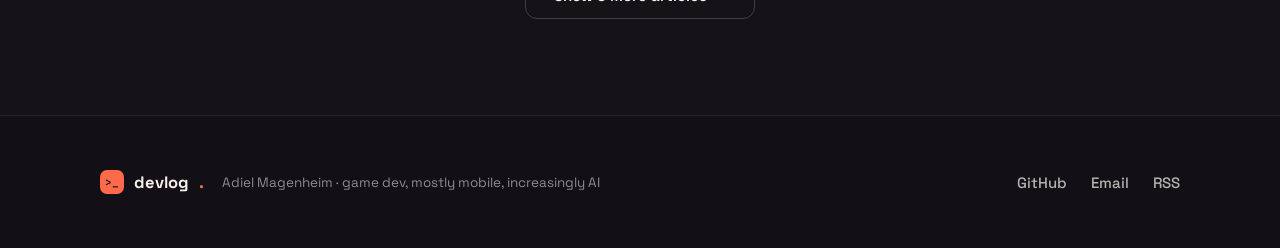
==== commit 61e21d0c: "Replace the hero with the Claude Design handoff (glowing torus-knot scene) Implements hero-section-r" ====
--- a/index.html
+++ b/index.html
@@ -45,27 +45,26 @@
 
 <!-- HERO -->
 <header id="top" class="hero">
+  <canvas class="hero-scene-canvas" aria-hidden="true"></canvas>
+  <div class="hero-scene-fade" aria-hidden="true"></div>
   <div class="hero-inner">
     <div class="hero-copy">
+      <div class="hero-badge">
+        <span class="hero-badge-dot"></span>
+        <span>GAME DEVELOPER</span>
+      </div>
       <h1 class="hero-title">
-        I build multiplayer games solo. The hard part is that
-        <span class="accent">nobody agrees where anything is.</span>
+        Hi, I'm Adiel - game dev,<br>
+        <span class="accent">mostly mobile, increasingly AI.</span>
       </h1>
-      <p class="hero-sub">
-        Six years of mobile game dev, now building ClashUp on my own - client, server,
-        deterministic physics, the lot - with AI doing more of the typing every month.
-        I write down what breaks.
-      </p>
+    </div>
+    <div class="hero-bottom">
+      <p class="hero-sub">I build games alone and write about the bugs that deserve it.</p>
       <div class="hero-cta">
         <a href="#articles" class="btn btn-primary">Read the devlog <span class="arrow">→</span></a>
         <a href="#projects" class="btn btn-ghost">See what I've shipped</a>
       </div>
-    </div>
-    <div class="hero-demo">
-      <div class="hero-demo-label">LIVE · CLIENT-SIDE PREDICTION</div>
-      <div id="heroDemo"></div>
-      <noscript><p class="hero-demo-fallback">The live netcode demo needs JavaScript. The
-        <a href="posts/dumb-client-manifesto.html">post it comes from</a> explains it either way.</p></noscript>
+      <div class="hero-hint">DRAG TO ORBIT &middot; CLICK TO PULSE</div>
     </div>
   </div>
 </header>
@@ -120,8 +119,7 @@
 <script src="assets/js/articles.js"></script>
 <script src="assets/js/article-meta.js"></script>
 <script src="assets/js/projects.js"></script>
-<script src="assets/js/demo-kit.js"></script>
-<script src="assets/js/netcode-demos.js"></script>
+<script src="assets/js/hero-scene.js"></script>
 <script src="assets/js/main.js"></script>
 </body>
 </html>
--- a/assets/css/styles.css
+++ b/assets/css/styles.css
@@ -145,33 +145,66 @@
 .nav-back:hover { color: var(--accent); }
 
 /* =========================================================================
-   Hero (landing)
-   ========================================================================= */
-.hero { position: relative; overflow: hidden; padding: 96px 48px 104px; }
+   Hero (landing) - a full-height stage. A hand-rolled 3D torus knot orbits
+   toward the pointer on a canvas behind the copy; assets/js/hero-scene.js
+   drives it. Ported from a Claude Design handoff (hero-section-redesign).
+   ========================================================================= */
+@keyframes heroBlink { 0%, 55% { opacity: 1; } 56%, 100% { opacity: 0.15; } }
+
+.hero {
+  position: relative; overflow: hidden;
+  min-height: calc(100vh - 75px);
+  display: flex; flex-direction: column;
+  padding: 0 48px 40px;
+  background: radial-gradient(120% 100% at 70% 55%, #1b1722 0%, #131118 45%, var(--bg) 100%);
+  cursor: crosshair;
+}
+.hero-scene-canvas {
+  position: absolute; inset: 0; width: 100%; height: 100%; display: block;
+}
+.hero-scene-fade {
+  position: absolute; inset: 0; pointer-events: none;
+  background: linear-gradient(96deg,
+    rgba(14,13,17,0.94) 0%, rgba(14,13,17,0.78) 30%,
+    rgba(14,13,17,0.05) 58%, rgba(14,13,17,0.35) 100%);
+}
 .hero-inner {
-  max-width: 1080px; margin: 0 auto; position: relative;
-  display: grid; grid-template-columns: minmax(0, 1fr) minmax(0, 1fr);
-  gap: 56px; align-items: center;
-}
-.hero-copy { animation: heroUp 0.6s ease both; }
-.hero-demo { animation: heroUp 0.6s ease 0.14s both; min-width: 0; }
-.hero-demo-label {
-  font-family: var(--mono); font-size: var(--text-xs); letter-spacing: 0.08em;
-  color: var(--accent); margin-bottom: 10px;
-}
-.hero-demo .demo { margin: 0; }
-.hero-demo-fallback { font-size: var(--text-md); line-height: 1.6; color: var(--ink-72); margin: 0; }
+  position: relative; flex: 1;
+  max-width: 1080px; margin: 0 auto; width: 100%;
+  display: flex; flex-direction: column; justify-content: center;
+}
+.hero-copy { animation: heroUp 0.7s ease both; max-width: 720px; }
+.hero-badge {
+  display: inline-flex; align-items: center; gap: 10px;
+  font-family: var(--mono); font-size: var(--text-xs); letter-spacing: 0.18em;
+  color: var(--green); margin-bottom: 26px;
+}
+.hero-badge-dot {
+  width: 6px; height: 6px; border-radius: 50%; background: var(--green);
+  animation: heroBlink 1.6s steps(1, end) infinite;
+}
+.hero-bottom {
+  position: relative;
+  animation: heroUp 0.7s ease 0.16s both;
+  display: flex; align-items: flex-end; justify-content: space-between;
+  gap: 40px; flex-wrap: wrap; padding-top: 32px;
+}
+.hero-hint {
+  font-family: var(--mono); font-size: var(--text-2xs); letter-spacing: 0.14em;
+  color: var(--ink-40); pointer-events: none; white-space: nowrap;
+}
 
 .hero-title {
-  margin: 0 0 26px; font-family: var(--display); font-weight: 800;
-  font-size: clamp(34px, 4.4vw, 56px); line-height: 1.06; letter-spacing: -0.03em;
+  margin: 0; font-family: var(--display); font-weight: 800;
+  font-size: clamp(38px, 5.2vw, 78px); line-height: 0.98; letter-spacing: -0.035em;
+  text-wrap: balance; text-shadow: 0 4px 40px rgba(14,13,17,0.85);
 }
 .hero-title .accent { color: var(--coral); }
 .hero-sub {
-  margin: 0 0 36px; max-width: 560px;
-  font-size: var(--text-base); line-height: 1.7; color: var(--ink-72);
-}
-.hero-cta { display: flex; flex-wrap: wrap; gap: 14px; }
+  margin: 0; max-width: 400px;
+  font-size: var(--text-lg); line-height: 1.6; color: var(--ink-72);
+}
+.hero-cta { display: flex; flex-wrap: wrap; gap: 14px; align-items: center; }
 
 .btn {
   display: inline-flex; align-items: center; gap: 9px;
@@ -180,10 +213,10 @@
   transition: background 0.2s ease, border-color 0.2s ease, color 0.2s ease;
 }
 .btn .arrow { font-family: var(--mono); }
-.btn-primary { background: var(--coral); color: var(--bg); box-shadow: 0 8px 28px rgba(255,107,74,0.35); }
-.btn-primary:hover { background: #ff835f; color: var(--bg); }
+.btn-primary { background: var(--gold); color: var(--bg); box-shadow: 0 8px 28px rgba(255,210,63,0.3); }
+.btn-primary:hover { background: var(--coral); color: var(--ink); }
 .btn-ghost { border: 1px solid rgba(255,255,255,0.18); color: var(--ink); }
-.btn-ghost:hover { border-color: rgba(255,255,255,0.45); color: var(--ink); }
+.btn-ghost:hover { border-color: rgba(255,210,63,0.6); color: var(--gold); }
 
 /* =========================================================================
    Sections
@@ -430,8 +463,46 @@
   background-color: var(--bg-2); background-repeat: no-repeat; background-position: center; background-size: cover;
 }
 
-.art-body-wrap { padding: 56px 48px 40px; }
-.art-body-inner { max-width: 720px; margin: 0 auto; }
+/* Thin accent rule under the sticky nav. It is the only thing on the page
+   that reports where you are, so it earns the fixed position. */
+.read-progress {
+  position: fixed; top: 0; left: 0; z-index: 60;
+  width: 100%; height: 2px; background: var(--accent);
+  transform: scaleX(0); transform-origin: 0 50%;
+  will-change: transform;
+}
+
+/* The body column stays 720px and stays centred; the section index lives in
+   the left margin, which was ~350px of nothing on a laptop. */
+.art-body-wrap {
+  padding: 56px 48px 40px;
+  display: grid;
+  grid-template-columns: 1fr min(720px, 100%) 1fr;
+  column-gap: 32px;
+}
+.art-body-inner { grid-column: 2; min-width: 0; }
+
+.art-toc { grid-column: 1; justify-self: end; }
+.art-toc-inner {
+  position: sticky; top: 96px;
+  width: 190px; padding-left: 15px;
+  border-left: 1px solid var(--line);
+}
+.art-toc-head {
+  font-family: var(--mono); font-size: var(--text-2xs); letter-spacing: 0.14em;
+  text-transform: uppercase; color: var(--ink-45); margin-bottom: 14px;
+}
+.art-toc-list { list-style: none; margin: 0; padding: 0; }
+.art-toc-list li { margin: 0 0 11px; }
+.art-toc-list a {
+  display: flex; gap: 10px; align-items: baseline;
+  font-size: var(--text-xs); line-height: 1.45; color: var(--ink-45);
+  transition: color 0.15s ease;
+}
+.art-toc-list a:hover { color: var(--ink); }
+.art-toc-n { font-family: var(--mono); font-size: var(--text-2xs); opacity: 0.55; flex-shrink: 0; }
+.art-toc-list a.is-current { color: var(--accent); }
+.art-toc-list a.is-current .art-toc-n { opacity: 1; }
 
 /* ---- tags + share ------------------------------------------------------- */
 .art-foot { padding: 0 48px 56px; }
@@ -547,20 +618,40 @@
    ========================================================================= */
 .a-body { font-size: var(--text-body); line-height: 1.75; color: rgba(244,241,234,0.82); }
 .a-body > :first-child { margin-top: 0; }
+/* The opening paragraph states the problem. Let it look like the opening. */
+.a-body > p:first-of-type {
+  font-size: var(--text-lg); line-height: 1.68; color: var(--ink);
+  padding-bottom: 6px;
+}
 .a-body p { margin: 0 0 26px; }
 .a-body h2 {
-  margin: 52px 0 18px; padding-top: 20px;
+  margin: 64px 0 20px; padding-top: 26px;
   font-family: var(--display); font-size: var(--text-2xl); font-weight: 800;
   letter-spacing: -0.02em; color: var(--ink);
   position: relative;
 }
+/* A hairline across the column with the accent tick sitting on it: the section
+   break is a rule you can see from across the room, not just extra space. */
+.a-body h2::after {
+  content: ''; position: absolute; top: 0; left: 0; right: 0;
+  height: 1px; background: var(--line);
+}
 .a-body h2::before {
-  content: ''; position: absolute; top: 0; left: 0;
+  content: ''; position: absolute; top: -1px; left: 0; z-index: 1;
   width: 44px; height: 3px; border-radius: 2px; background: var(--accent);
 }
 .a-body h3 { margin: 34px 0 14px; font-family: var(--display); font-size: var(--text-xl); font-weight: 800; letter-spacing: -0.01em; color: var(--ink); }
-.a-body ul, .a-body ol { margin: 0.2em 0 26px; padding-left: 1.4em; }
-.a-body li { margin: 0.5em 0; padding-left: 0.2em; }
+.a-body ul, .a-body ol { margin: 0.2em 0 26px; padding-left: 1.5em; }
+.a-body li { margin: 0.6em 0; padding-left: 0.3em; }
+.a-body ul { list-style: none; padding-left: 1.1em; }
+.a-body ul > li { position: relative; }
+.a-body ul > li::before {
+  content: ''; position: absolute; left: -1.1em; top: 0.62em;
+  width: 6px; height: 6px; border-radius: 2px;
+  background: var(--accent); opacity: 0.85;
+}
+.a-body ol { padding-left: 1.4em; }
+.a-body ol > li::marker { color: var(--accent); font-family: var(--mono); font-size: 0.85em; }
 .a-body a { color: var(--accent); text-decoration: underline; text-decoration-color: rgba(255,255,255,0.28); text-underline-offset: 3px; }
 .a-body a:hover { color: var(--accent); text-decoration-color: currentColor; }
 .a-body strong { color: var(--ink); }
@@ -568,16 +659,22 @@
 .a-body img { max-width: 100%; border-radius: 12px; display: block; margin: 26px 0; }
 .a-body hr { border: none; border-top: 1px solid rgba(255,255,255,0.1); margin: 2em 0; }
 .a-body blockquote {
-  margin: 26px 0; padding: 4px 18px; border-left: 3px solid var(--accent);
-  color: var(--ink-72); background: rgba(255,255,255,0.02);
-}
+  margin: 30px 0; padding: 18px 22px; border-radius: 4px 14px 14px 4px;
+  border-left: 3px solid var(--accent);
+  color: var(--ink); background: rgba(255,255,255,0.035);
+  font-size: var(--text-base);
+}
+.a-body blockquote p:last-child { margin-bottom: 0; }
 .a-body code {
   font-family: var(--mono); font-size: 0.86em;
   background: rgba(255,255,255,0.08); color: #ffd7cc; padding: 2px 6px; border-radius: 6px;
 }
 .a-body pre {
-  margin: 0 0 26px; padding: 22px 26px; border-radius: 14px;
-  background: #100e13; border: 1px solid rgba(255,255,255,0.08); overflow-x: auto;
+  position: relative;
+  margin: 0 0 26px; padding: 26px 26px 22px; border-radius: 14px;
+  background: #100e13; border: 1px solid rgba(255,255,255,0.08);
+  border-top: 2px solid var(--accent);
+  overflow-x: auto;
 }
 .a-body pre code {
   background: none; color: #c9c4d4; padding: 0;
@@ -654,9 +751,16 @@
 /* =========================================================================
    Responsive
    ========================================================================= */
+@media (max-width: 1259px) {
+  /* no spare margin left - the index would squeeze the column it serves */
+  .art-toc { display: none; }
+  .art-body-wrap { display: block; }
+  .art-body-inner { max-width: 720px; margin: 0 auto; }
+}
 @media (max-width: 980px) {
-  .hero-inner { grid-template-columns: 1fr; gap: 40px; }
-  .hero-copy, .hero-demo { max-width: 680px; }
+  .hero { cursor: auto; }
+  .hero-bottom { align-items: flex-start; flex-direction: column; gap: 22px; }
+  .hero-hint { display: none; }
 }
 @media (max-width: 860px) {
   .proj-feat { grid-template-columns: 1fr; }
@@ -670,6 +774,8 @@
   .art-header { padding: 56px 22px 44px; }
   .art-hero-wrap, .art-body-wrap, .art-foot, .comments, .readnext { padding-left: 22px; padding-right: 22px; }
   .art-hero { height: 220px; }
+  .hero { min-height: 0; padding: 56px 22px 48px; }
+  .hero-badge { margin-bottom: 20px; }
   /* The nav links used to be deleted here with nothing replacing them. They
      shrink instead, so the site stays navigable on a phone. */
   .nav-right { gap: 16px; }
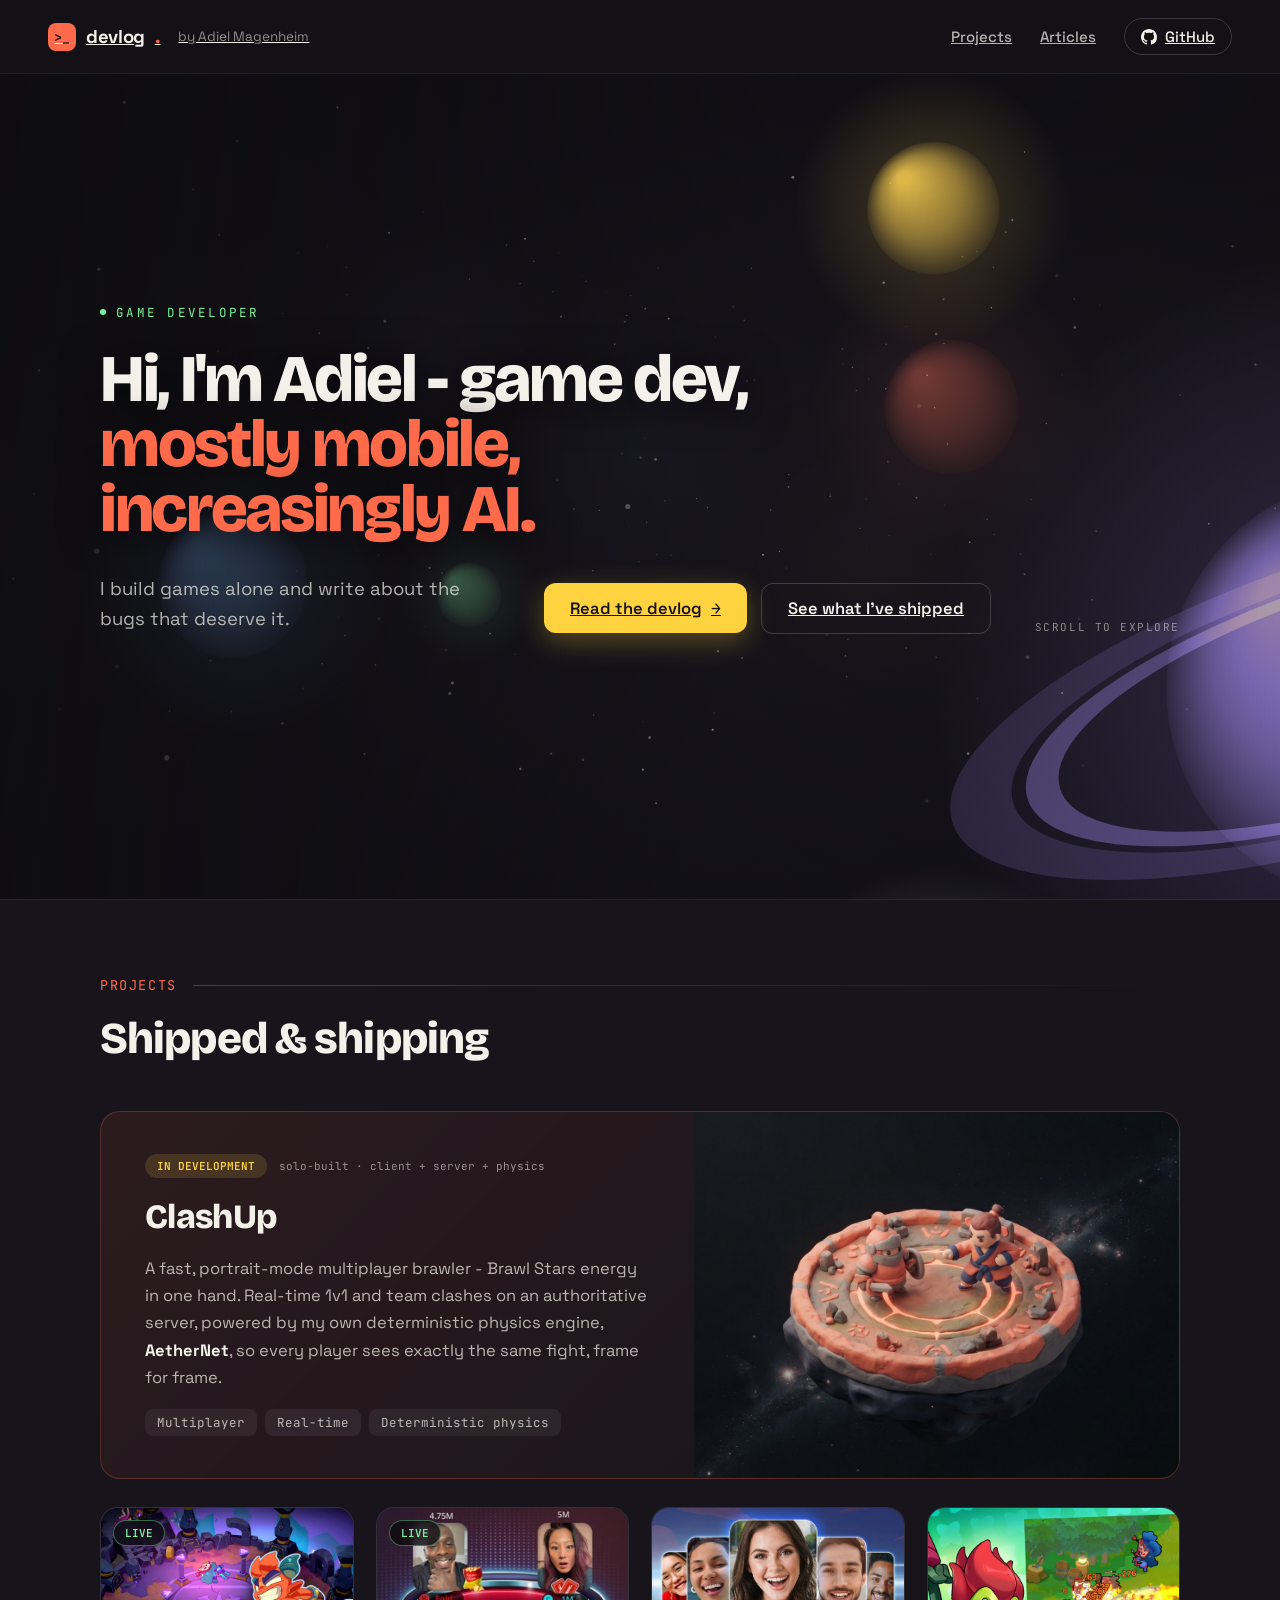
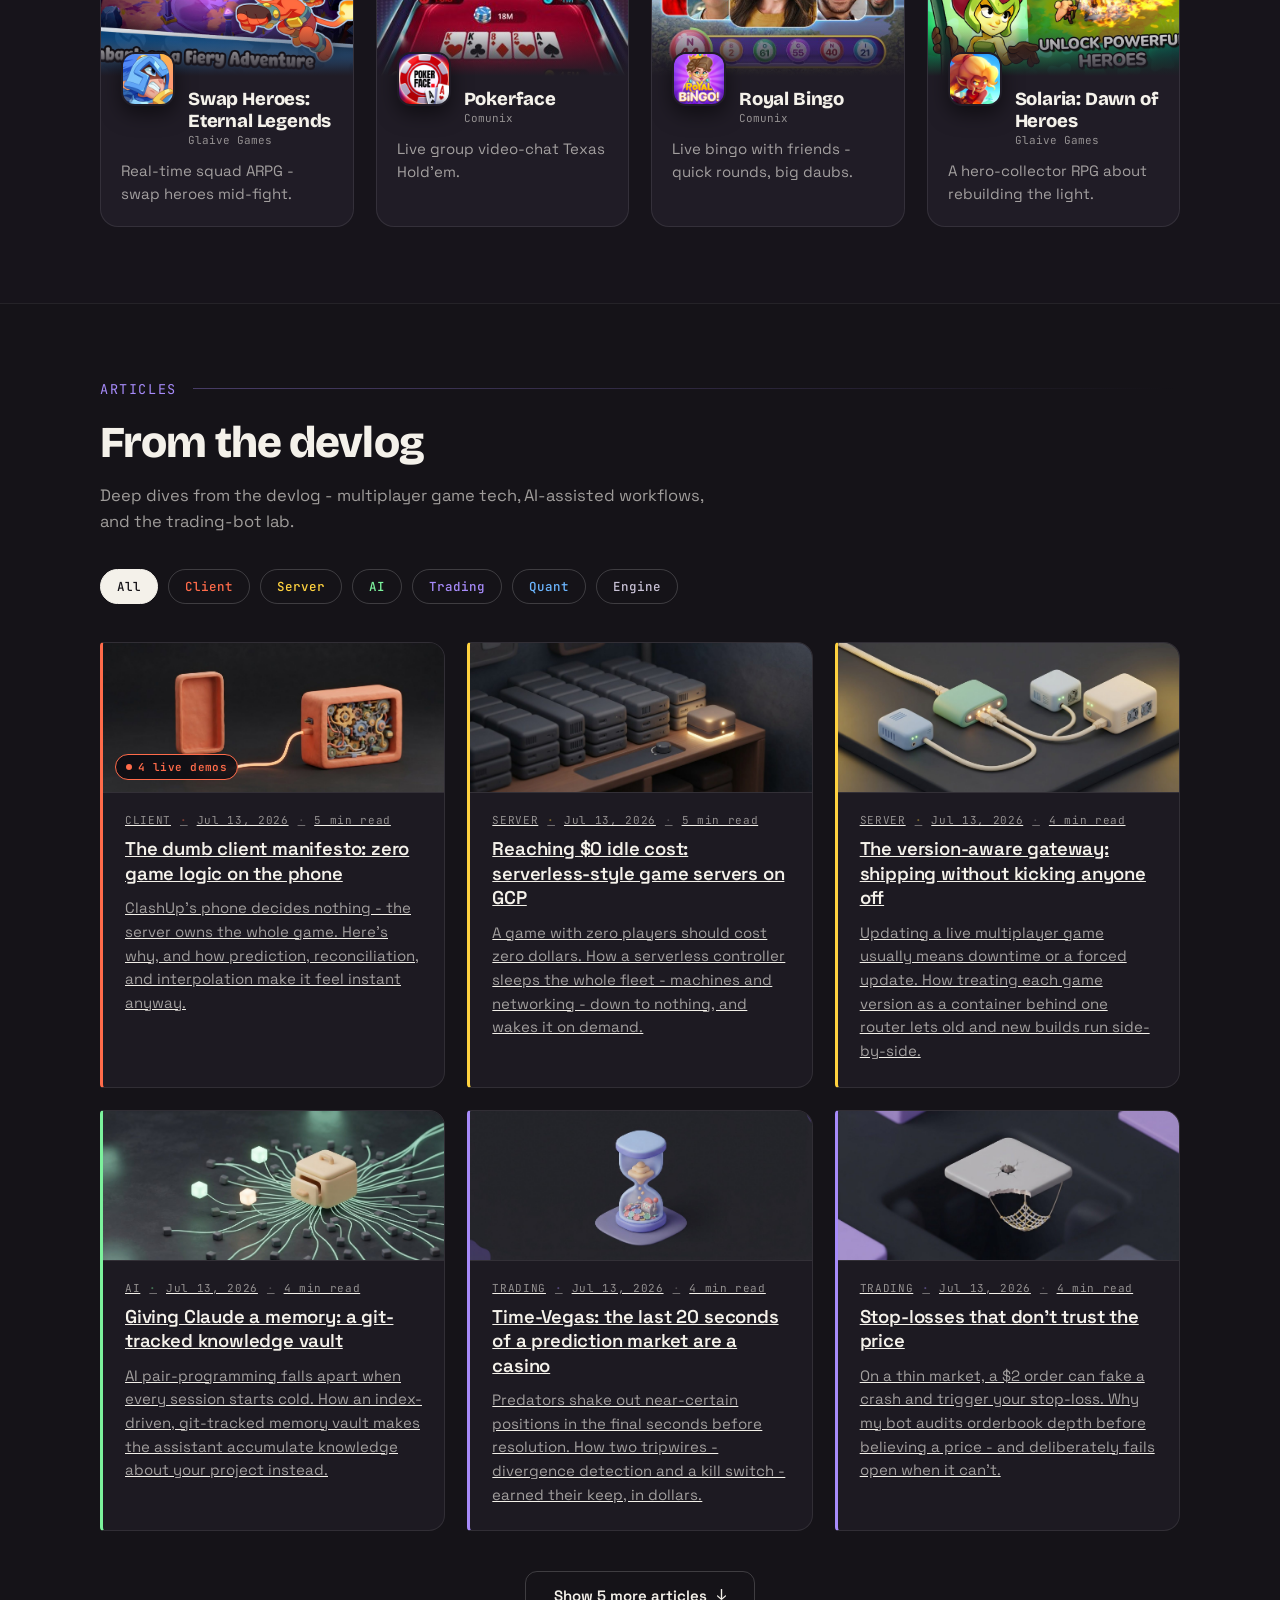
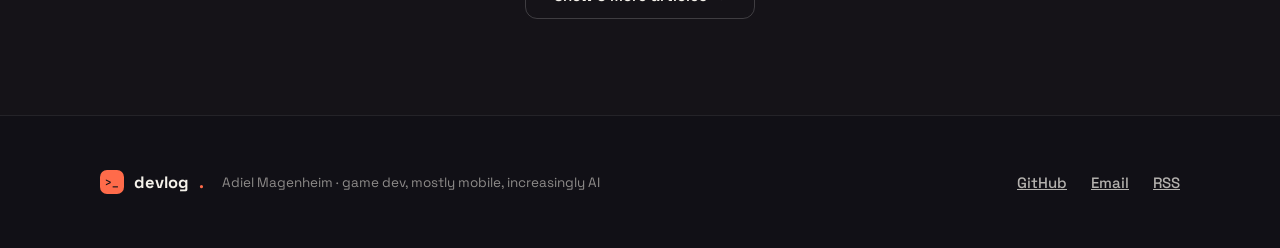
==== commit a65a3a7b: "Swap the hero torus-knot for a site-wide 3D space background Scroll now flies the camera through a s" ====
--- a/index.html
+++ b/index.html
@@ -26,6 +26,9 @@
 </head>
 <body>
 
+<!-- 3D space background (fixed, behind everything) -->
+<canvas id="spaceCanvas" class="space-canvas" aria-hidden="true"></canvas>
+
 <!-- NAV -->
 <nav class="nav" id="nav">
   <a href="#top" class="brand">
@@ -45,8 +48,6 @@
 
 <!-- HERO -->
 <header id="top" class="hero">
-  <canvas class="hero-scene-canvas" aria-hidden="true"></canvas>
-  <div class="hero-scene-fade" aria-hidden="true"></div>
   <div class="hero-inner">
     <div class="hero-copy">
       <div class="hero-badge">
@@ -64,7 +65,7 @@
         <a href="#articles" class="btn btn-primary">Read the devlog <span class="arrow">→</span></a>
         <a href="#projects" class="btn btn-ghost">See what I've shipped</a>
       </div>
-      <div class="hero-hint">DRAG TO ORBIT &middot; CLICK TO PULSE</div>
+      <div class="hero-hint">SCROLL TO EXPLORE</div>
     </div>
   </div>
 </header>
@@ -119,7 +120,7 @@
 <script src="assets/js/articles.js"></script>
 <script src="assets/js/article-meta.js"></script>
 <script src="assets/js/projects.js"></script>
-<script src="assets/js/hero-scene.js"></script>
+<script src="assets/js/space-scene.js"></script>
 <script src="assets/js/main.js"></script>
 </body>
 </html>
--- a/assets/css/styles.css
+++ b/assets/css/styles.css
@@ -73,7 +73,7 @@
   color: var(--ink);
   font-family: var(--sans);
   -webkit-font-smoothing: antialiased;
-}
+}}
 a { color: var(--coral); text-decoration: none; }
 
 /* One focus ring for the whole site. Keyboard users get it; mouse users don't. */
@@ -145,28 +145,32 @@
 .nav-back:hover { color: var(--accent); }
 
 /* =========================================================================
-   Hero (landing) - a full-height stage. A hand-rolled 3D torus knot orbits
-   toward the pointer on a canvas behind the copy; assets/js/hero-scene.js
-   drives it. Ported from a Claude Design handoff (hero-section-redesign).
+   Hero (landing) - a full-height stage. The 3D background lives site-wide
+   now (assets/js/space-scene.js on the fixed #spaceCanvas); the hero only
+   adds a soft left-side vignette so the copy stays readable over planets.
    ========================================================================= */
 @keyframes heroBlink { 0%, 55% { opacity: 1; } 56%, 100% { opacity: 0.15; } }
 
+/* Fixed full-page canvas behind everything: negative z-index paints above
+   the root background but below all content, so sections show the space
+   through their own translucent tints. */
+.space-canvas {
+  position: fixed; inset: 0; z-index: -1;
+  width: 100%; height: 100%; display: block;
+}
 .hero {
   position: relative; overflow: hidden;
   min-height: calc(100vh - 75px);
   display: flex; flex-direction: column;
   padding: 0 48px 40px;
-  background: radial-gradient(120% 100% at 70% 55%, #1b1722 0%, #131118 45%, var(--bg) 100%);
-  cursor: crosshair;
-}
-.hero-scene-canvas {
-  position: absolute; inset: 0; width: 100%; height: 100%; display: block;
-}
-.hero-scene-fade {
-  position: absolute; inset: 0; pointer-events: none;
-  background: linear-gradient(96deg,
-    rgba(14,13,17,0.94) 0%, rgba(14,13,17,0.78) 30%,
-    rgba(14,13,17,0.05) 58%, rgba(14,13,17,0.35) 100%);
+}
+.hero::before {
+  content: ''; position: absolute; inset: 0; pointer-events: none;
+  background:
+    radial-gradient(120% 100% at 70% 55%, rgba(27,23,34,0.35) 0%, rgba(19,17,24,0) 55%),
+    linear-gradient(96deg,
+      rgba(14,13,17,0.82) 0%, rgba(14,13,17,0.55) 30%,
+      rgba(14,13,17,0) 58%, rgba(14,13,17,0.25) 100%);
 }
 .hero-inner {
   position: relative; flex: 1;
@@ -224,7 +228,8 @@
 /* Asymmetric by design: projects is the denser, shorter section; articles is
    the long one you're meant to settle into. */
 .section { padding: 76px 48px 96px; border-top: 1px solid var(--line); }
-.section-alt { background: var(--bg-2); padding-bottom: 76px; }
+/* Translucent so the fixed 3D space background reads through the page */
+.section-alt { background: rgba(26,23,31,0.55); padding-bottom: 76px; }
 .section-inner { max-width: 1080px; margin: 0 auto; }
 /* The eyebrow rides a hairline that runs the width of the column, so the two
    sections read as parts of one ruled page instead of two stacked slabs. */
@@ -416,7 +421,7 @@
 /* =========================================================================
    Footer
    ========================================================================= */
-.footer { padding: 54px 48px; border-top: 1px solid rgba(255,255,255,0.08); background: var(--bg-foot); }
+.footer { padding: 54px 48px; border-top: 1px solid rgba(255,255,255,0.08); background: rgba(18,16,22,0.88); }
 .footer-inner {
   max-width: 1080px; margin: 0 auto;
   display: flex; flex-wrap: wrap; align-items: center; justify-content: space-between; gap: 20px;
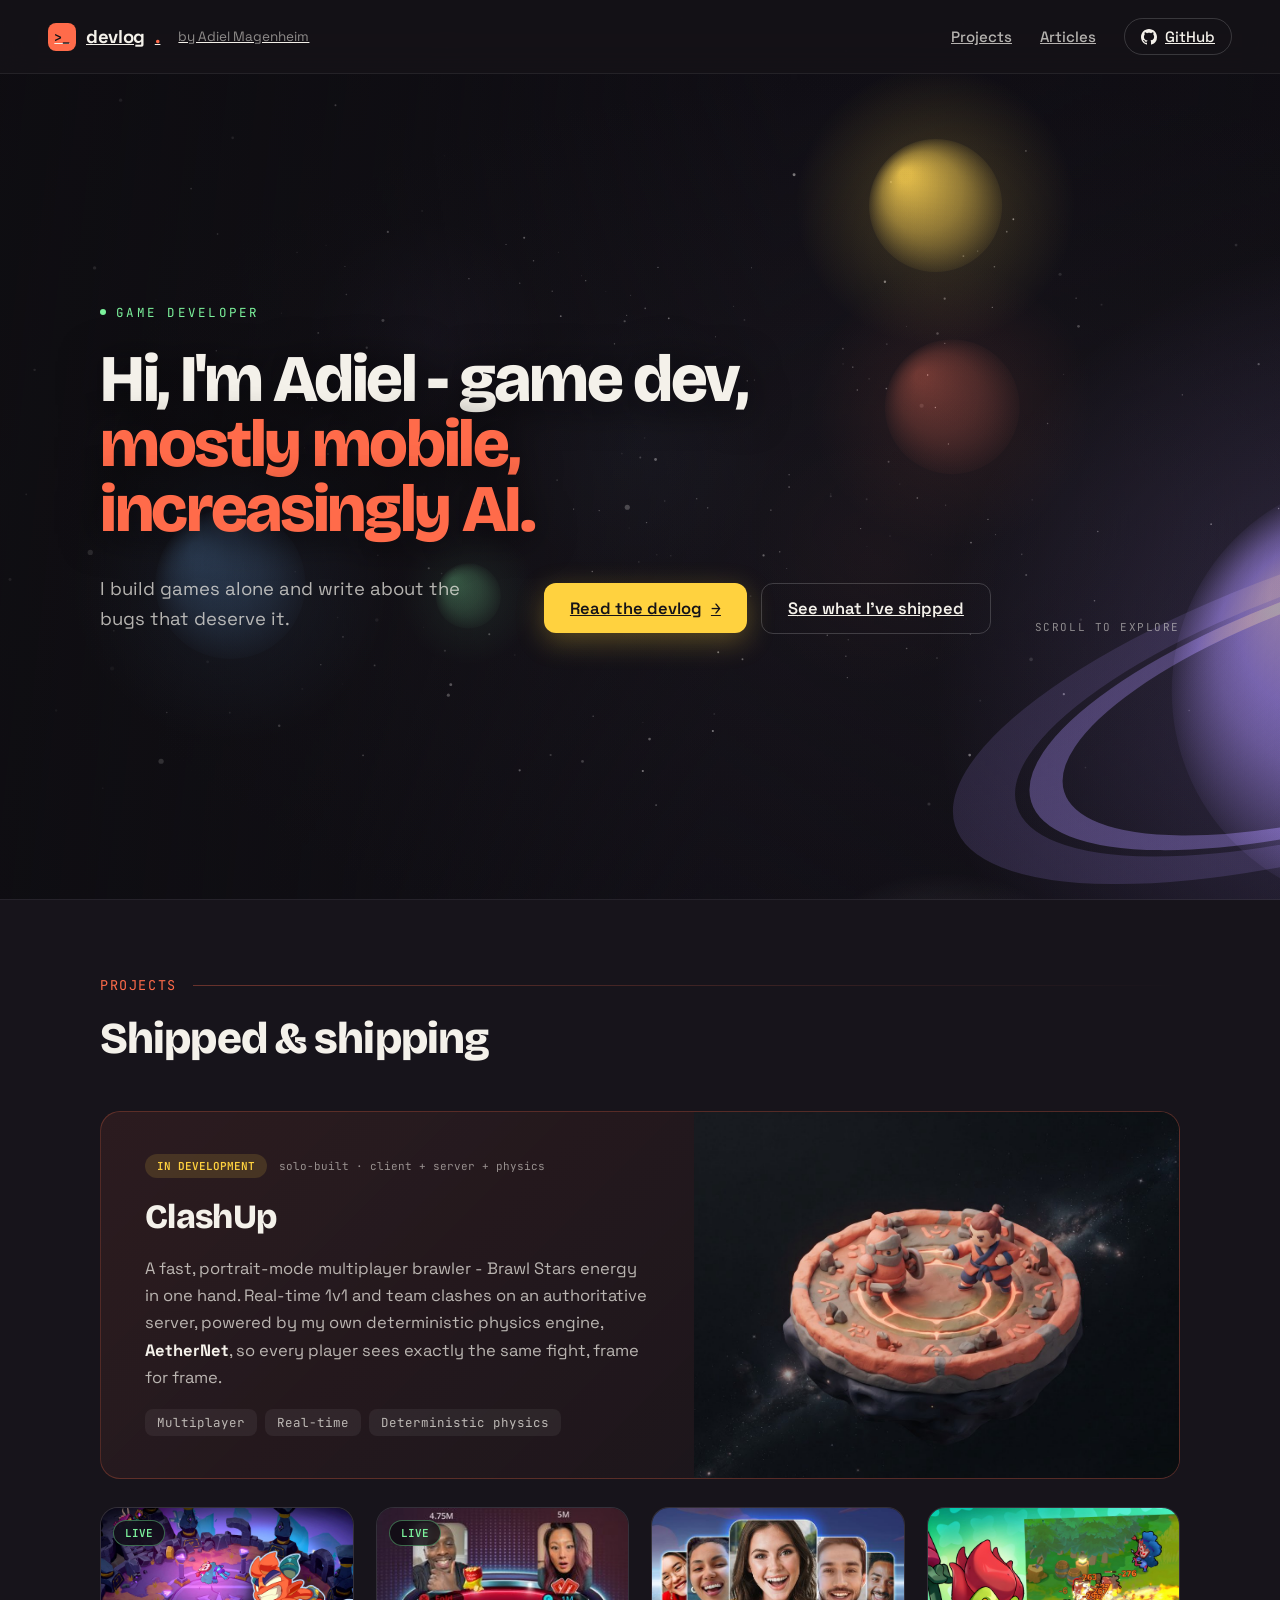
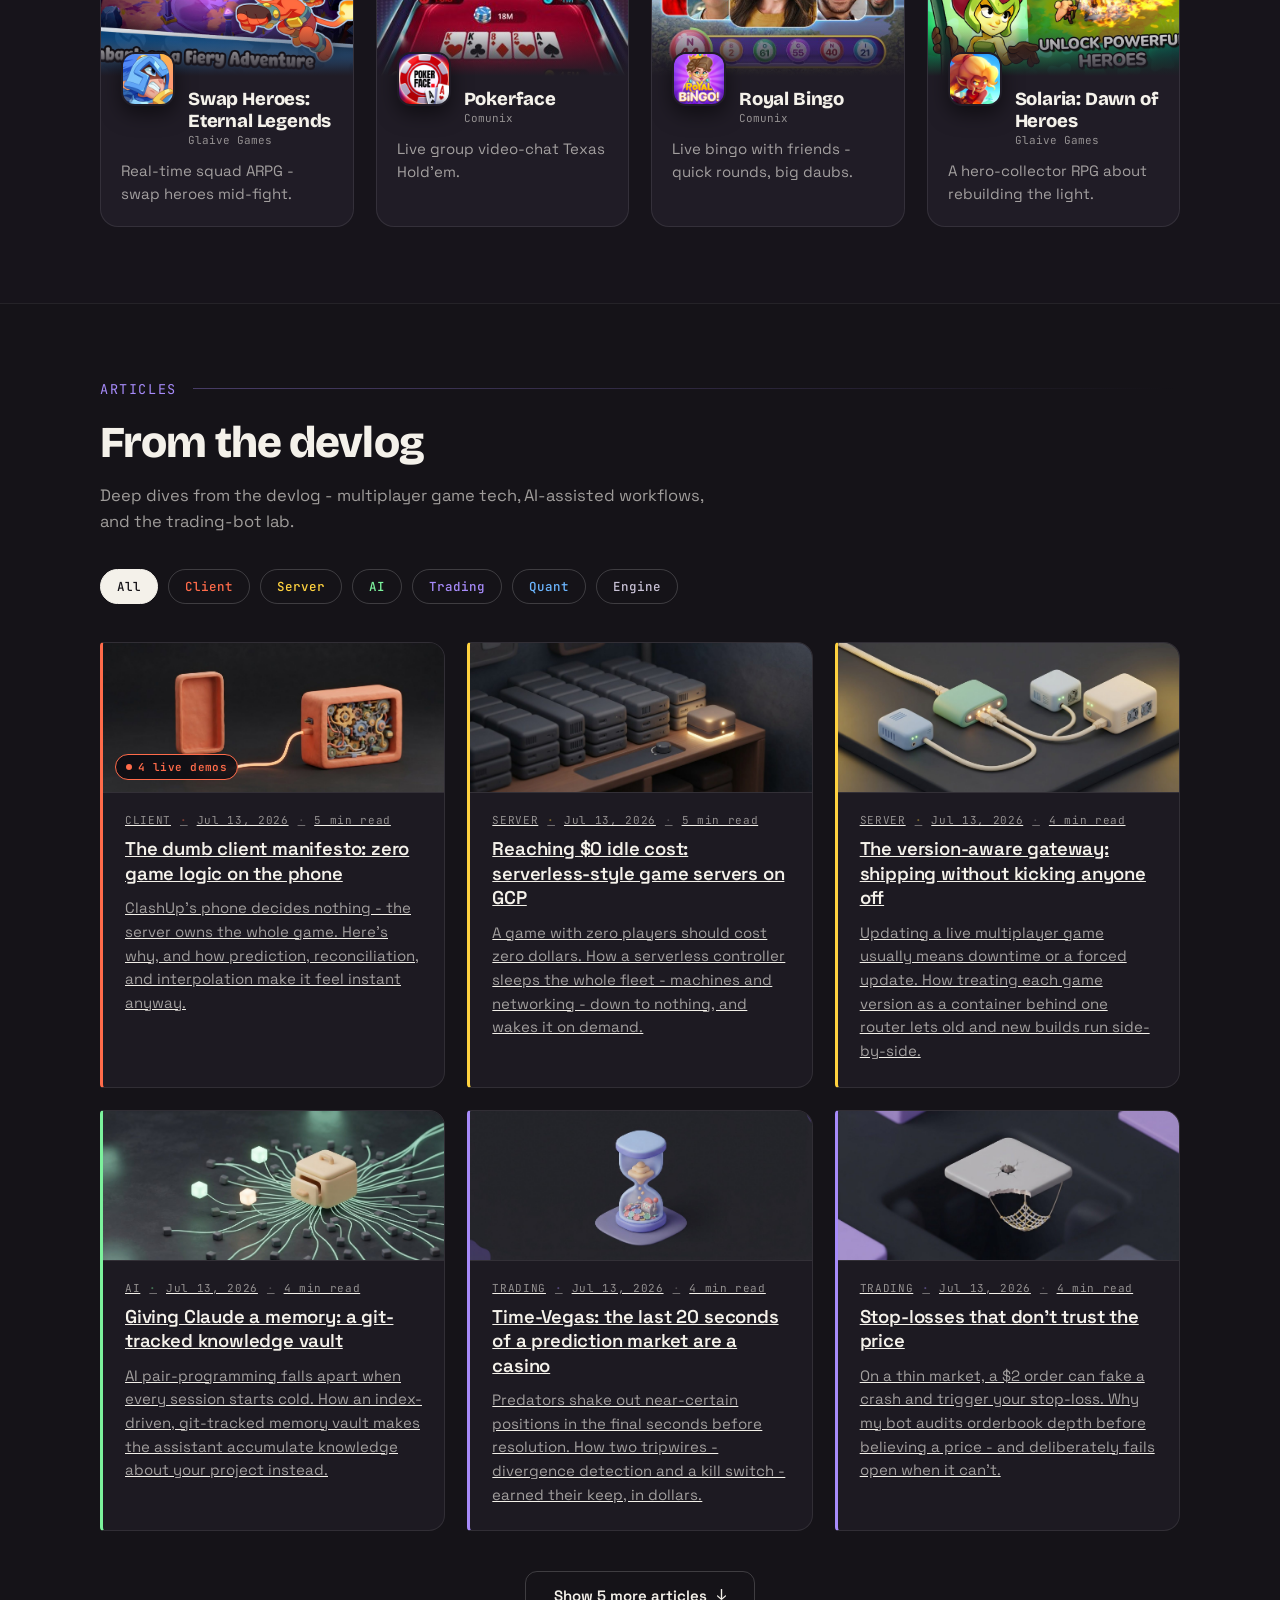
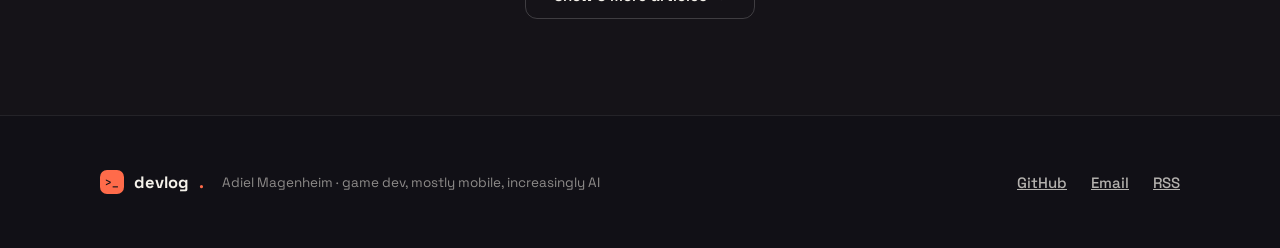
==== commit aabc78dc: "Make the space background cache-proof Inline the fixed/z-index positioning on #spaceCanvas so a stal" ====
--- a/index.html
+++ b/index.html
@@ -22,12 +22,13 @@
   <link rel="preconnect" href="https://fonts.googleapis.com">
   <link rel="preconnect" href="https://fonts.gstatic.com" crossorigin>
   <link href="https://fonts.googleapis.com/css2?family=Bricolage+Grotesque:opsz,wght@12..96,600..800&family=Space+Grotesk:wght@400;500;600;700&family=JetBrains+Mono:wght@400;500;600&display=swap" rel="stylesheet">
-  <link rel="stylesheet" href="assets/css/styles.css">
+  <link rel="stylesheet" href="assets/css/styles.css?v=2">
 </head>
 <body>
 
-<!-- 3D space background (fixed, behind everything) -->
-<canvas id="spaceCanvas" class="space-canvas" aria-hidden="true"></canvas>
+<!-- 3D space background (fixed, behind everything; inline style keeps it
+     correct even if the stylesheet is served from a stale cache) -->
+<canvas id="spaceCanvas" aria-hidden="true" style="position:fixed;inset:0;z-index:-1;width:100%;height:100%;display:block"></canvas>
 
 <!-- NAV -->
 <nav class="nav" id="nav">
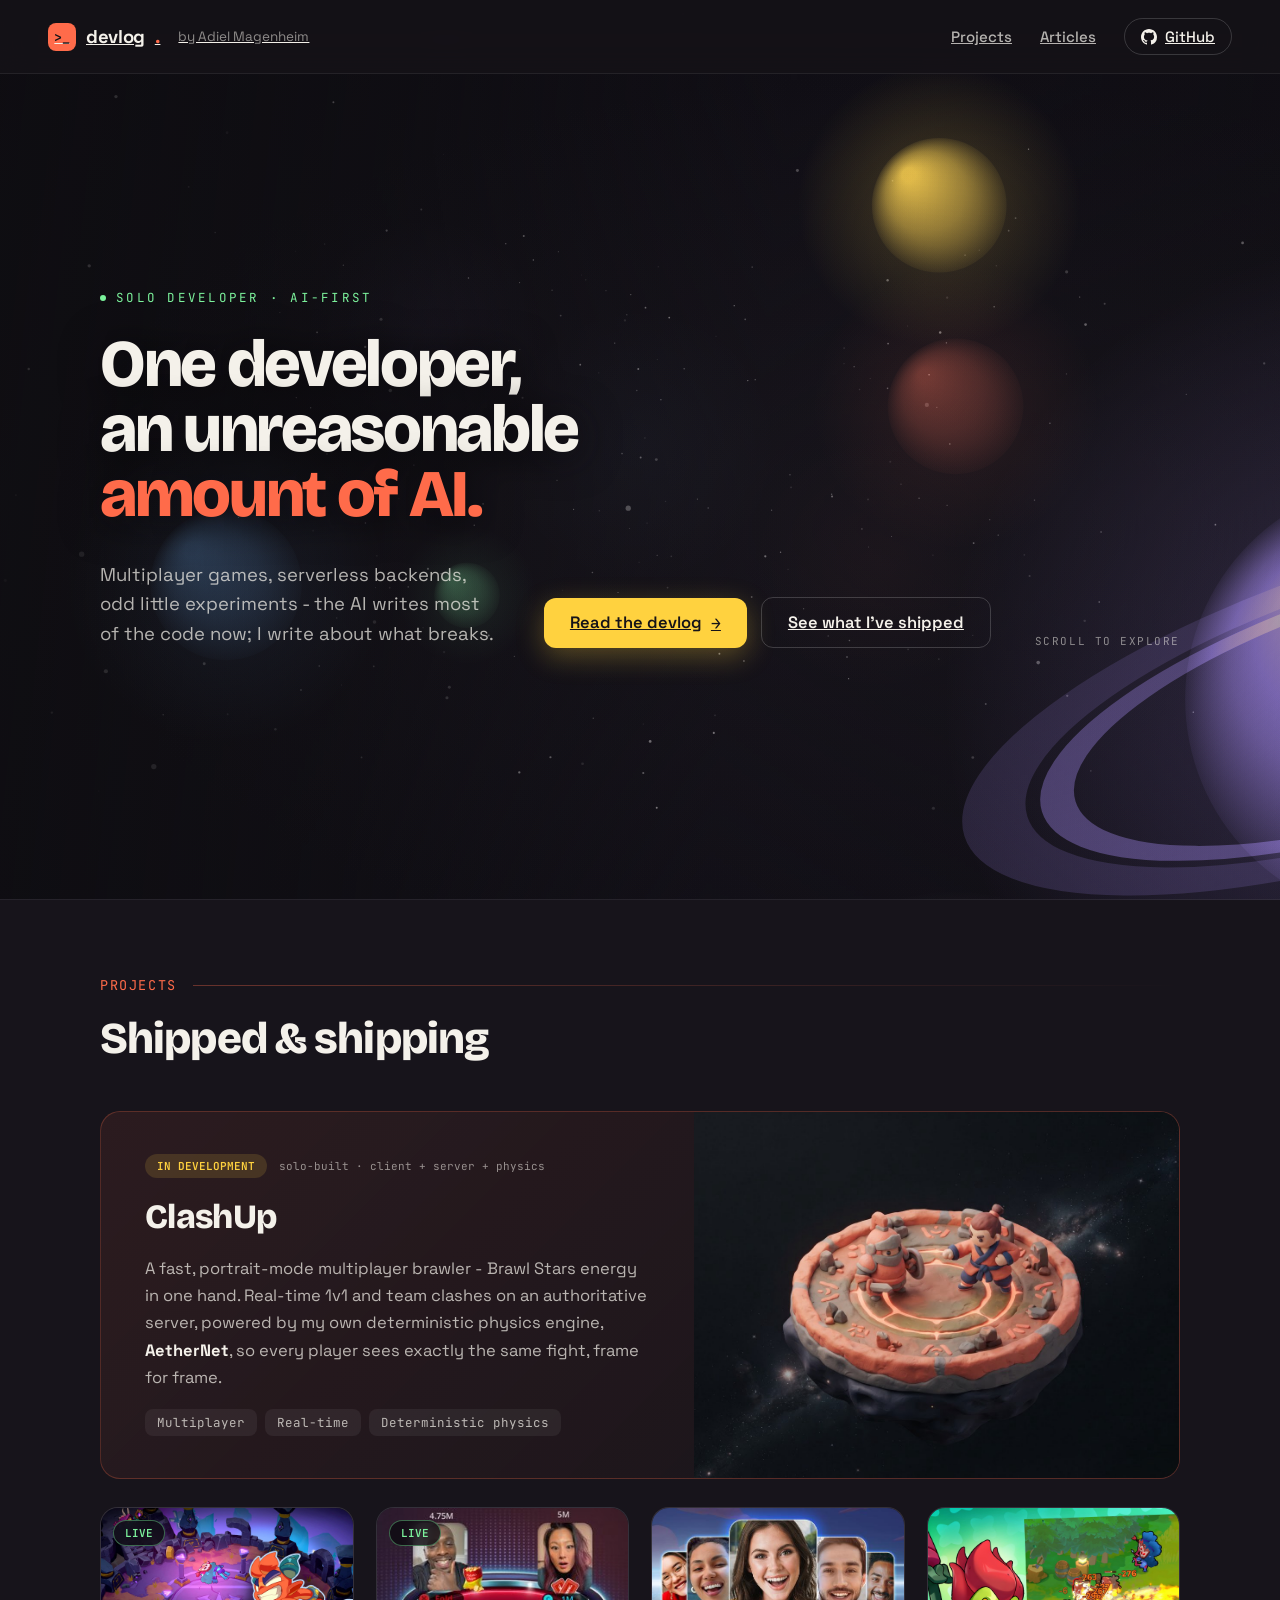
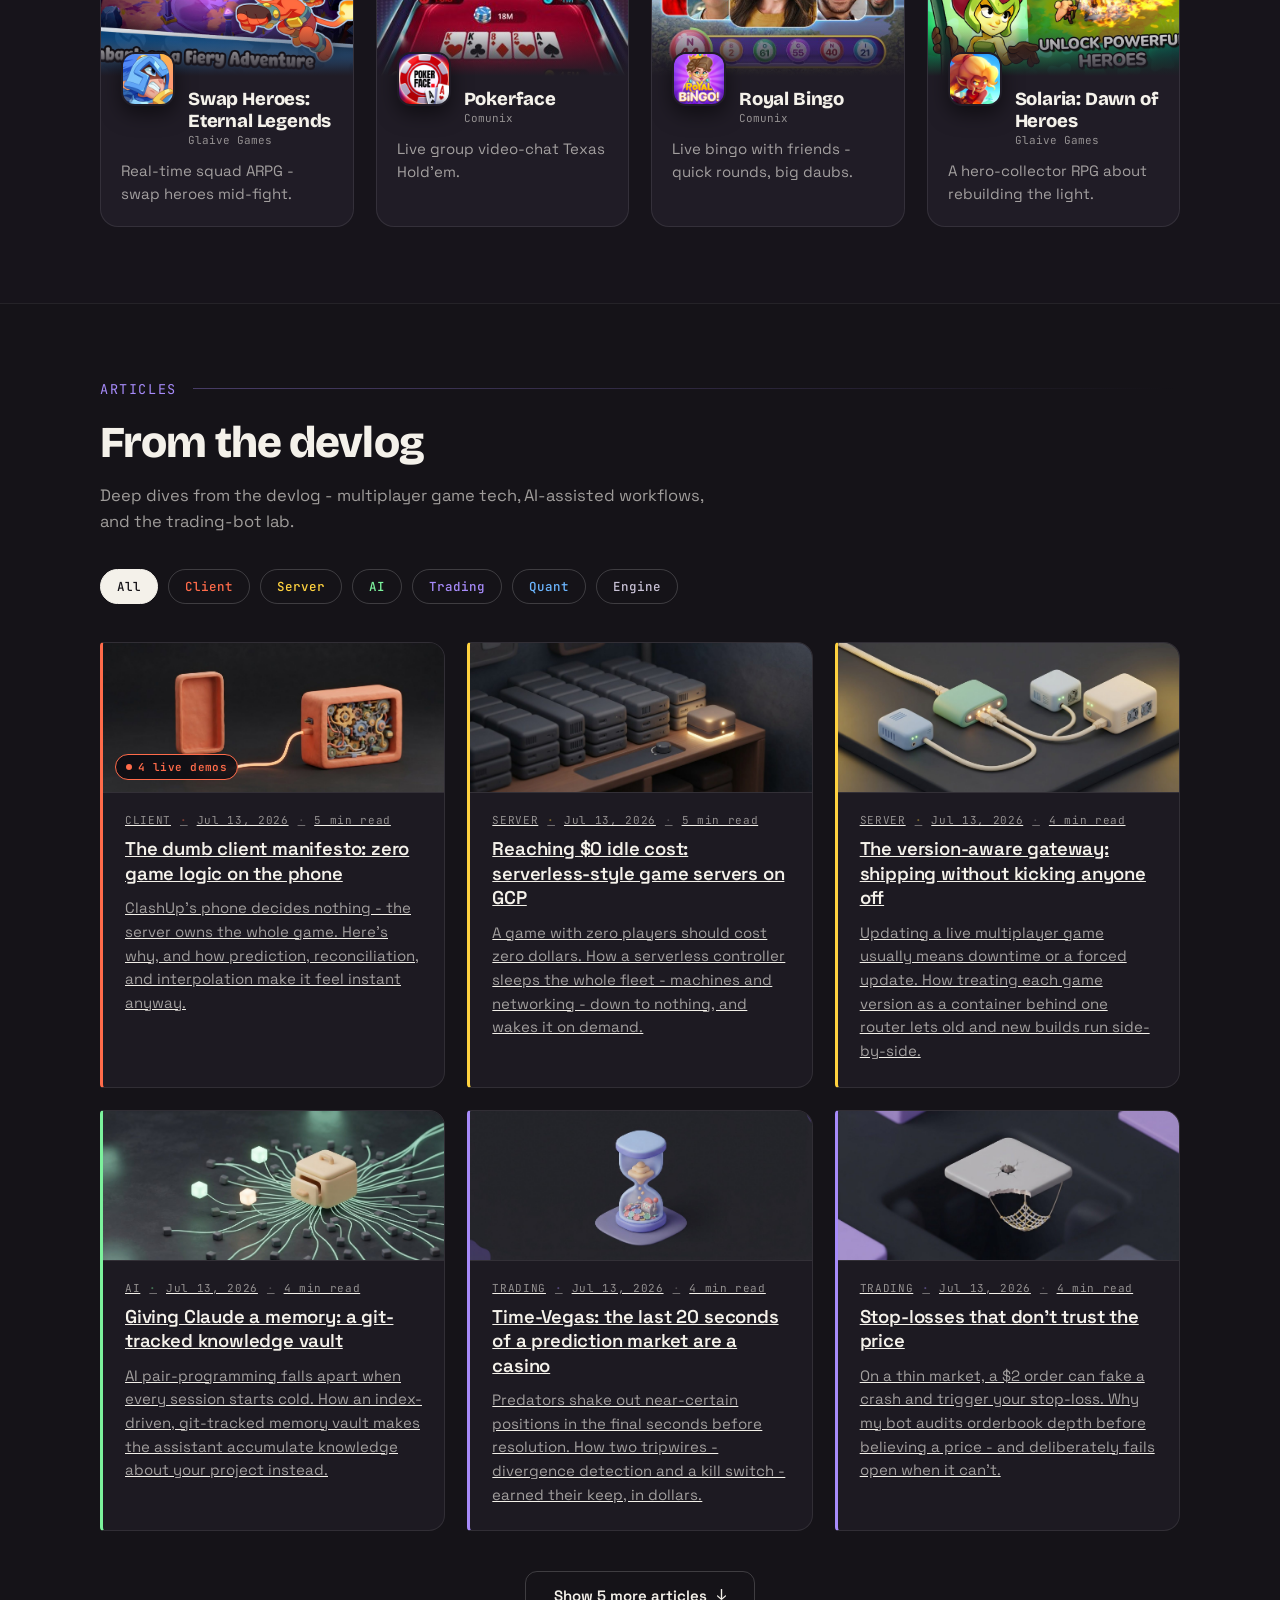
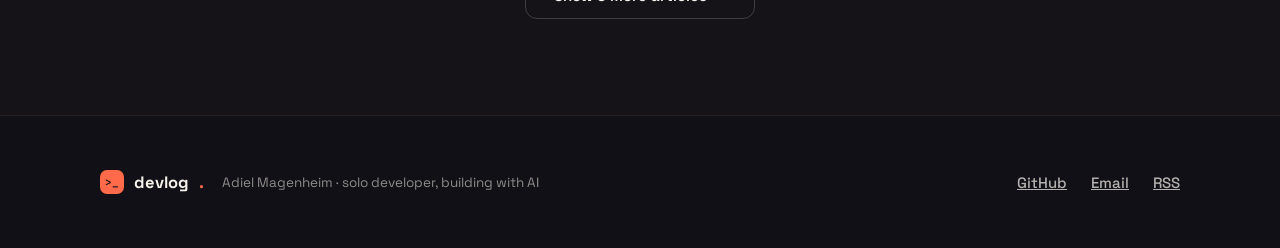
==== commit ee9ceb62: "Reposition the hero: game dev -> solo developer building with AI New H1 ('One developer, an unreason" ====
--- a/index.html
+++ b/index.html
@@ -3,8 +3,8 @@
 <head>
   <meta charset="utf-8">
   <meta name="viewport" content="width=device-width, initial-scale=1">
-  <title>devlog. - Adiel Magenheim, game dev</title>
-  <meta name="description" content="Game dev, mostly mobile, increasingly AI. Projects, experiments, and notes on client, server, and AI-assisted development.">
+  <title>devlog. - Adiel Magenheim, developer building with AI</title>
+  <meta name="description" content="Solo developer building games and tools with AI. Projects, experiments, and notes on client, server, and AI-assisted development.">
   <link rel="icon" type="image/svg+xml" href="assets/favicon.svg">
   <meta name="theme-color" content="#151318">
   <link rel="canonical" href="https://adielmag.github.io/">
@@ -12,12 +12,12 @@
   <!-- Open Graph / Twitter -->
   <meta property="og:type" content="website">
   <meta property="og:url" content="https://adielmag.github.io/">
-  <meta property="og:title" content="devlog. - Adiel Magenheim, game dev">
-  <meta property="og:description" content="Game dev, mostly mobile, increasingly AI. Projects, experiments, and notes on client, server, and AI-assisted development.">
+  <meta property="og:title" content="devlog. - Adiel Magenheim, developer building with AI">
+  <meta property="og:description" content="Solo developer building games and tools with AI. Projects, experiments, and notes on client, server, and AI-assisted development.">
   <meta property="og:image" content="https://adielmag.github.io/assets/img/og-card.jpg">
   <meta name="twitter:card" content="summary_large_image">
-  <meta name="twitter:title" content="devlog. - Adiel Magenheim, game dev">
-  <meta name="twitter:description" content="Game dev, mostly mobile, increasingly AI.">
+  <meta name="twitter:title" content="devlog. - Adiel Magenheim, developer building with AI">
+  <meta name="twitter:description" content="Solo developer building games and tools with AI.">
   <meta name="twitter:image" content="https://adielmag.github.io/assets/img/og-card.jpg">
   <link rel="preconnect" href="https://fonts.googleapis.com">
   <link rel="preconnect" href="https://fonts.gstatic.com" crossorigin>
@@ -53,15 +53,15 @@
     <div class="hero-copy">
       <div class="hero-badge">
         <span class="hero-badge-dot"></span>
-        <span>GAME DEVELOPER</span>
+        <span>SOLO DEVELOPER · AI-FIRST</span>
       </div>
       <h1 class="hero-title">
-        Hi, I'm Adiel - game dev,<br>
-        <span class="accent">mostly mobile, increasingly AI.</span>
+        One developer, an unreasonable<br>
+        <span class="accent">amount of AI.</span>
       </h1>
     </div>
     <div class="hero-bottom">
-      <p class="hero-sub">I build games alone and write about the bugs that deserve it.</p>
+      <p class="hero-sub">Multiplayer games, serverless backends, odd little experiments - the AI writes most of the code now; I write about what breaks.</p>
       <div class="hero-cta">
         <a href="#articles" class="btn btn-primary">Read the devlog <span class="arrow">→</span></a>
         <a href="#projects" class="btn btn-ghost">See what I've shipped</a>
@@ -100,7 +100,7 @@
     <div class="footer-brand">
       <span class="footer-mark">&gt;_</span>
       devlog<span class="brand-dot">.</span>
-      <span class="footer-tagline">Adiel Magenheim · game dev, mostly mobile, increasingly AI</span>
+      <span class="footer-tagline">Adiel Magenheim · solo developer, building with AI</span>
     </div>
     <div class="footer-links">
       <a href="https://github.com/AdielMag" target="_blank" rel="noopener">GitHub</a>
